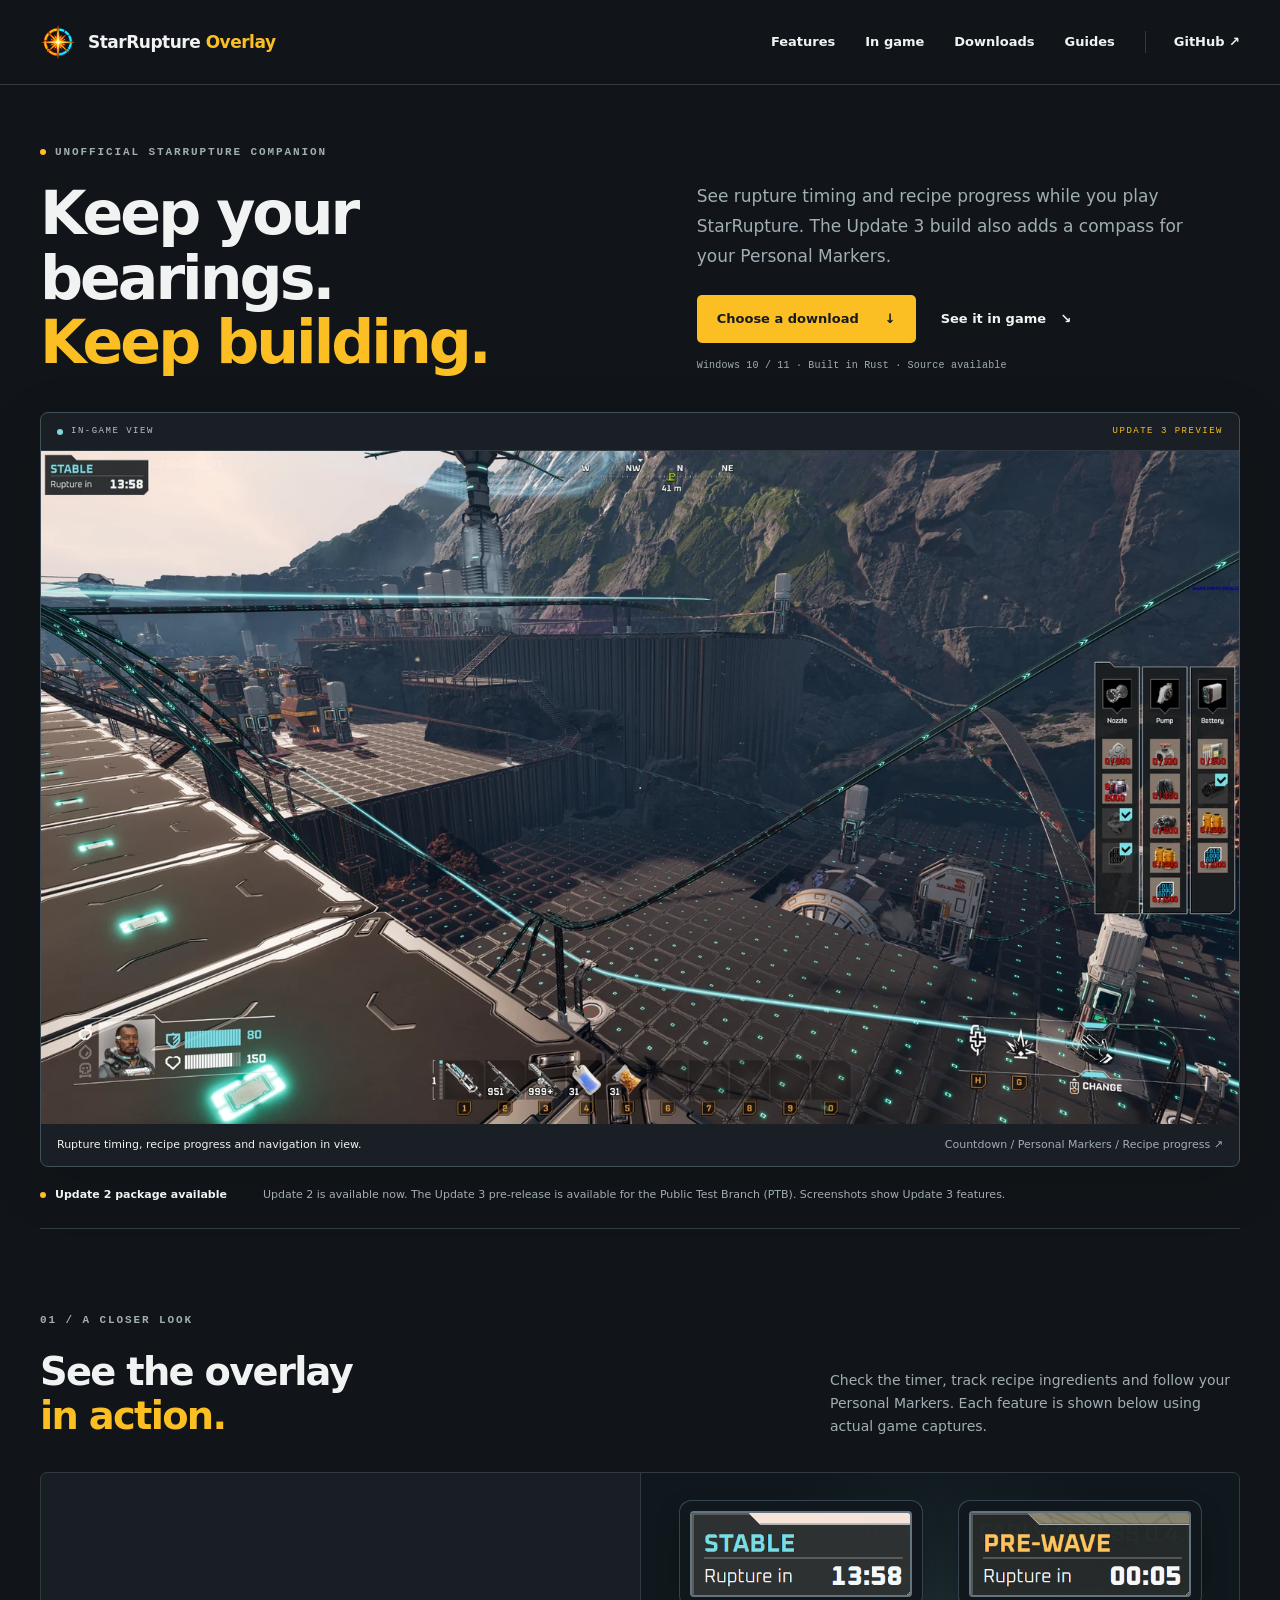
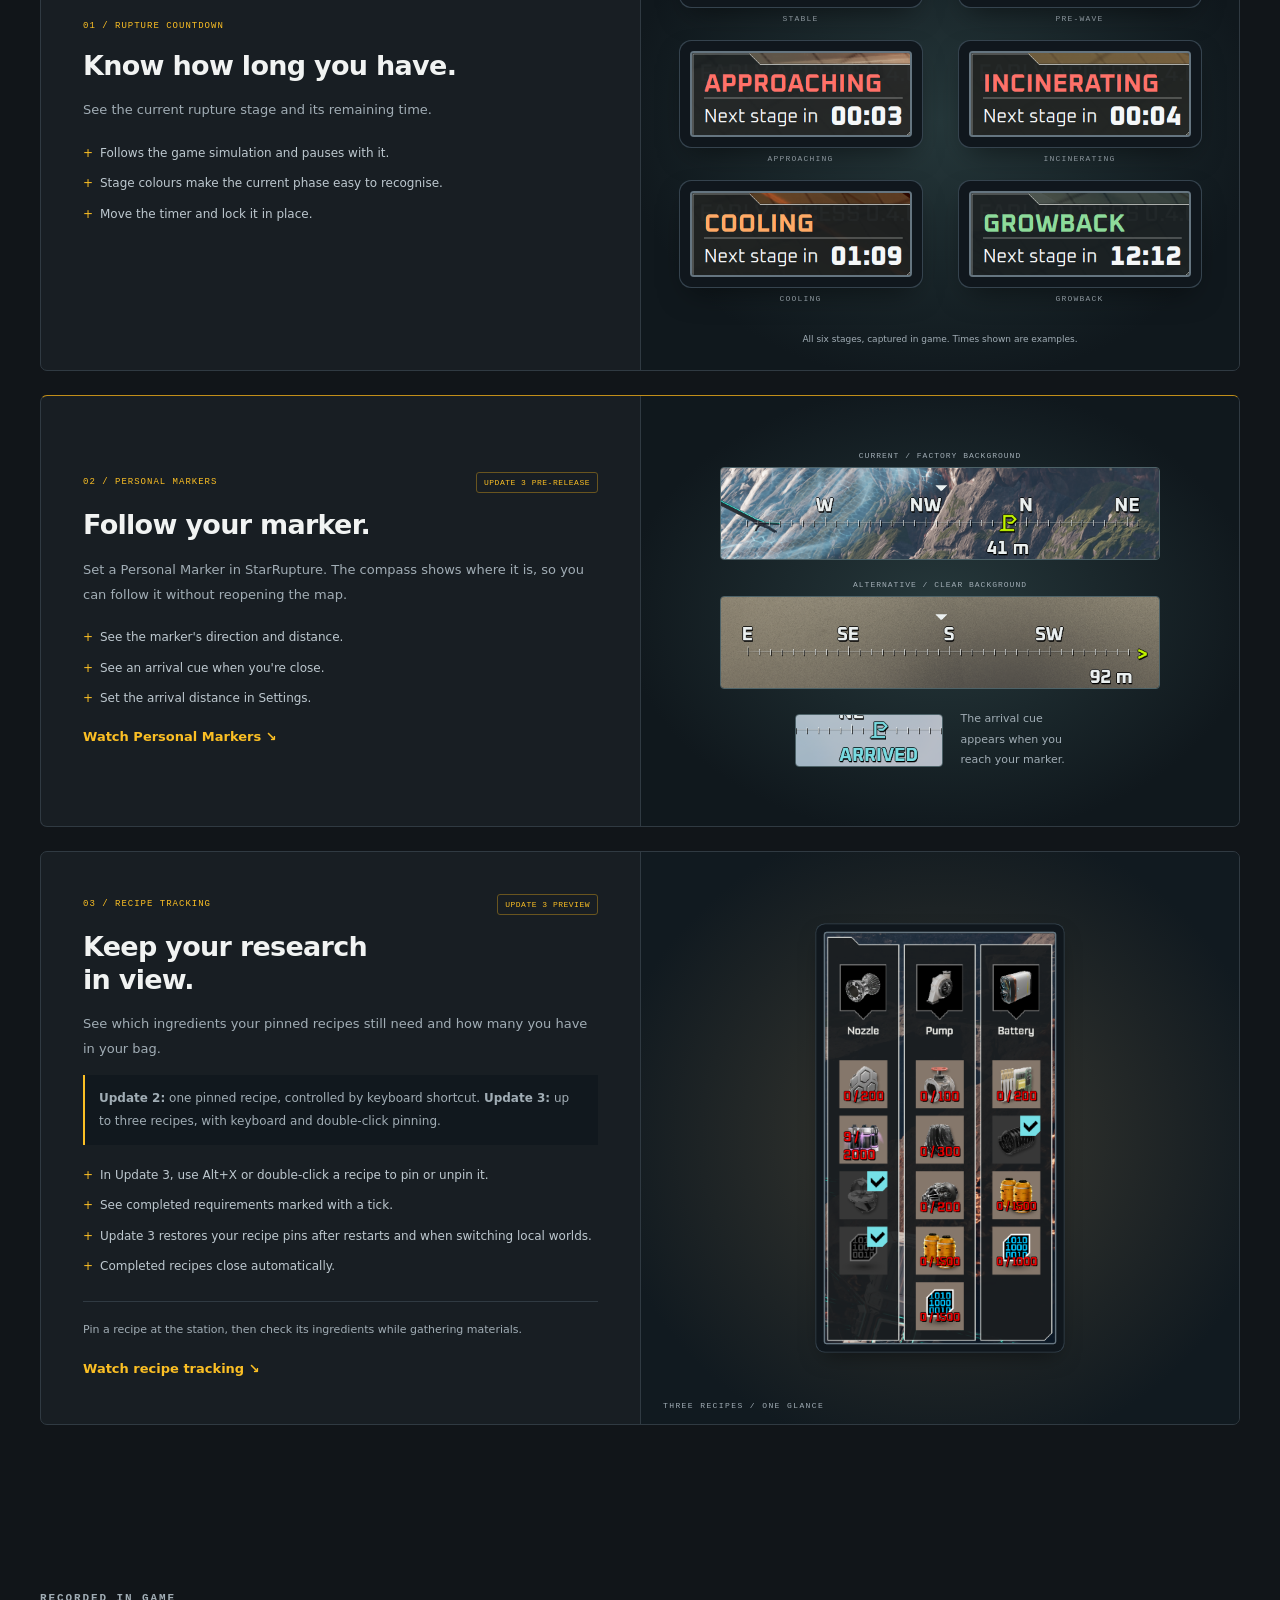
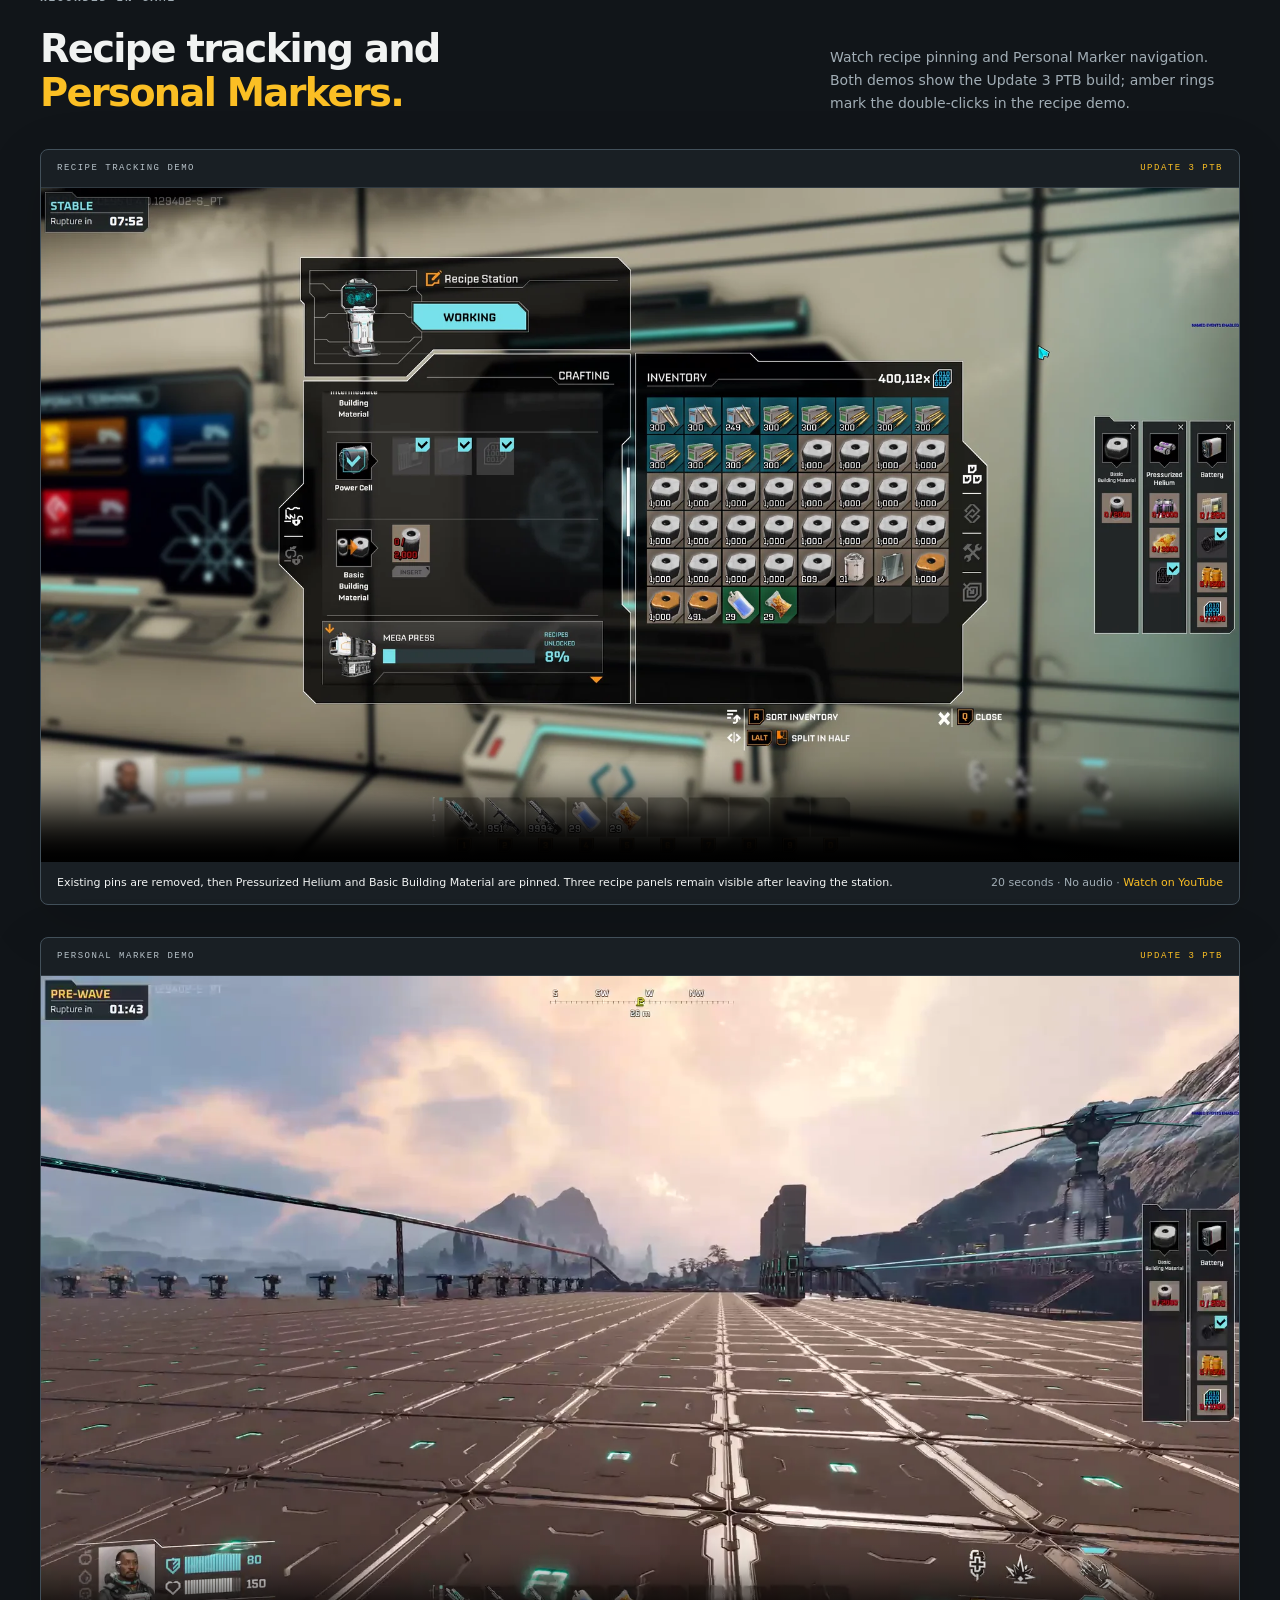
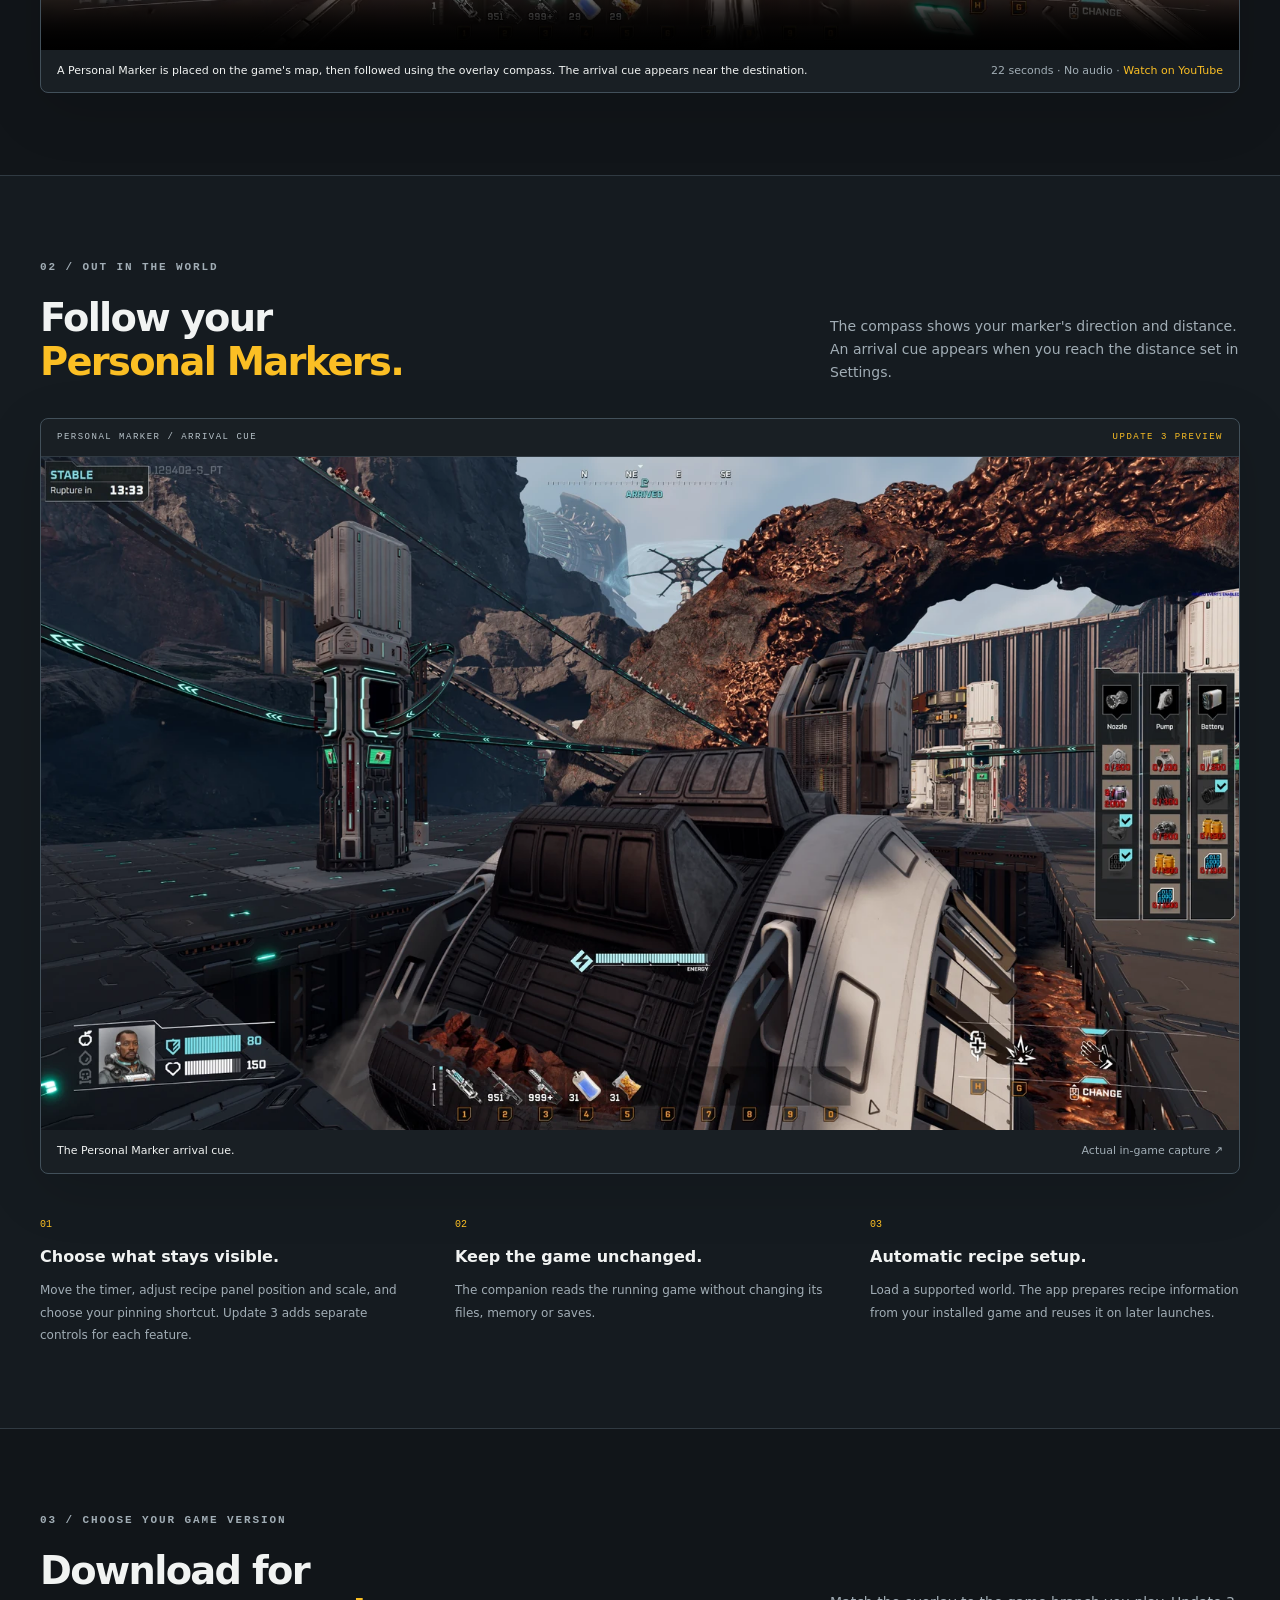
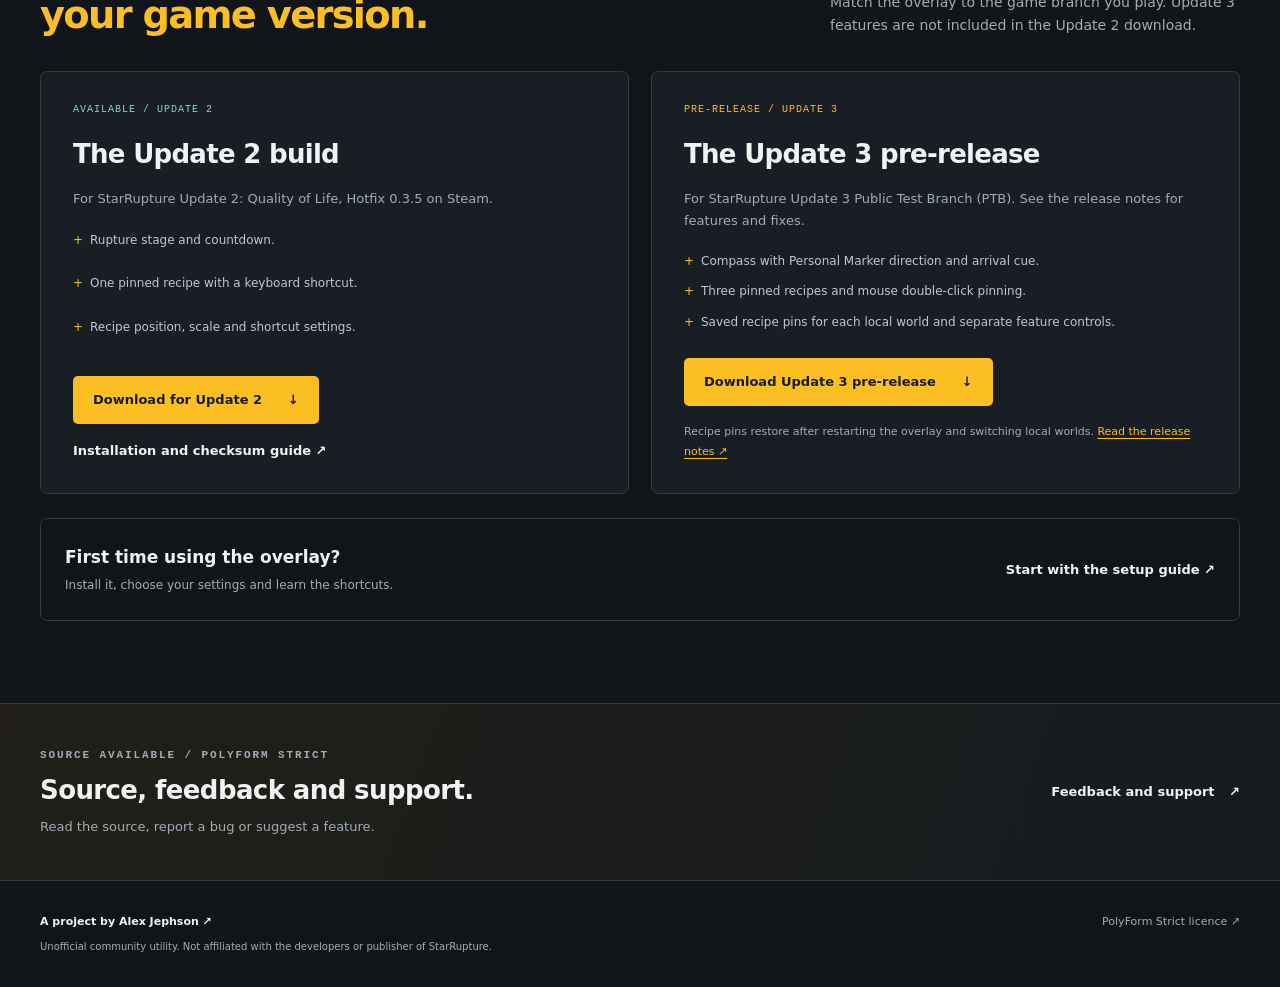
==== site/website/index.html @ 4590bf0d "Refresh cached product styles for video layouts" ====
<!doctype html>
<html lang="en">
<head>
  <meta charset="utf-8">
  <meta name="viewport" content="width=device-width, initial-scale=1">
  <meta name="robots" content="noindex,nofollow">
  <meta name="theme-color" content="#111519">
  <meta name="description" content="An unofficial Windows companion for StarRupture, with a rupture timer, recipe tracking and an Update 3 compass for Personal Markers.">
  <title>StarRupture Overlay | Timer, Compass &amp; Recipe Tracker</title>
  <link rel="icon" href="assets/overlay-mark.png">
  <link rel="stylesheet" href="styles.css?v=video-demos-1">
<!-- SEO:start -->
<link rel="canonical" href="https://ahjephson.dev/star-rupture-overlay/">
<meta property="og:type" content="website">
<meta property="og:site_name" content="StarRupture Overlay">
<meta property="og:title" content="StarRupture Overlay | Timer, Compass &amp; Recipe Tracker">
<meta property="og:description" content="An unofficial Windows companion for StarRupture, with a rupture timer, recipe tracking and an Update 3 compass for Personal Markers.">
<meta property="og:url" content="https://ahjephson.dev/star-rupture-overlay/">
<meta property="og:image" content="https://ahjephson.dev/star-rupture-overlay/assets/in-game-overview.webp">
<meta property="og:image:width" content="1600">
<meta property="og:image:height" content="899">
<meta property="og:image:alt" content="StarRupture Overlay showing the timer, Personal Marker compass and recipe tracker in game.">
<meta name="twitter:card" content="summary_large_image">
<meta name="twitter:title" content="StarRupture Overlay | Timer, Compass &amp; Recipe Tracker">
<meta name="twitter:description" content="An unofficial Windows companion for StarRupture, with a rupture timer, recipe tracking and an Update 3 compass for Personal Markers.">
<meta name="twitter:image" content="https://ahjephson.dev/star-rupture-overlay/assets/in-game-overview.webp">
<meta name="twitter:image:alt" content="StarRupture Overlay showing the timer, Personal Marker compass and recipe tracker in game.">
<script type="application/ld+json">{"@context":"https://schema.org","@graph":[{"@type":"WebPage","@id":"https://ahjephson.dev/star-rupture-overlay/#page","url":"https://ahjephson.dev/star-rupture-overlay/","name":"StarRupture Overlay | Timer, Compass & Recipe Tracker","description":"An unofficial Windows companion for StarRupture, with a rupture timer, recipe tracking and an Update 3 compass for Personal Markers.","inLanguage":"en","primaryImageOfPage":{"@type":"ImageObject","url":"https://ahjephson.dev/star-rupture-overlay/assets/in-game-overview.webp","width":1600,"height":899},"about":{"@id":"https://ahjephson.dev/star-rupture-overlay/#application"}},{"@type":"SoftwareApplication","@id":"https://ahjephson.dev/star-rupture-overlay/#application","name":"StarRupture Overlay","url":"https://ahjephson.dev/star-rupture-overlay/","description":"An unofficial Windows companion for StarRupture, with a rupture timer, recipe tracking and an Update 3 compass for Personal Markers.","applicationCategory":"UtilitiesApplication","operatingSystem":"Windows 10 or Windows 11 (64-bit)","isAccessibleForFree":true,"author":{"@type":"Person","name":"Alex Jephson","url":"https://ahjephson.dev/"},"license":"https://github.com/ahjephson/star-rupture-overlay/blob/main/LICENSE","installUrl":"https://ahjephson.dev/star-rupture-overlay/guides/install.html","softwareHelp":{"@type":"WebPage","url":"https://ahjephson.dev/star-rupture-overlay/guides/help.html"},"screenshot":"https://ahjephson.dev/star-rupture-overlay/assets/in-game-overview.webp"}]}</script>
<!-- SEO:end -->
</head>
<body>
  <a class="skip" href="#main">Skip to content</a>
  <header class="site-header"><div class="wrap header-inner">
    <a class="brand" href="./"><img src="assets/overlay-mark.png" width="36" height="36" alt=""><span>StarRupture <strong>Overlay</strong></span></a>
    <nav aria-label="Main navigation"><a href="#features">Features</a><a href="#in-game">In game</a><a href="#get-started">Downloads</a><a href="guides/install.html">Guides</a><a href="https://github.com/ahjephson/star-rupture-overlay" class="nav-source">GitHub <span aria-hidden="true">↗</span></a></nav>
  </div></header>
  <main id="main">
    <section class="hero wrap">
      <div class="hero-top"><div><p class="eyebrow"><span class="dot"></span> UNOFFICIAL STARRUPTURE COMPANION</p><h1>Keep your bearings.<br><span>Keep building.</span></h1></div><div class="hero-copy"><p>See rupture timing and recipe progress while you play StarRupture. The Update 3 build also adds a compass for your Personal Markers.</p><div class="actions"><a class="button primary" href="#get-started">Choose a download <span aria-hidden="true">↓</span></a><a class="text-link" href="#in-game">See it in game <span aria-hidden="true">↘</span></a></div><p class="small muted">Windows 10 / 11 · Built in Rust · Source available</p></div></div>
      <figure class="game-frame hero-shot"><div class="frame-bar"><span><span class="live-dot"></span> IN-GAME VIEW</span><span class="preview-label">UPDATE 3 PREVIEW</span></div><a href="assets/in-game-overview.png" target="_blank" rel="noopener" aria-label="Open full-size in-game screenshot"><img src="assets/in-game-overview.webp" width="1600" height="899" fetchpriority="high" alt="StarRupture factory with a rupture countdown at top left, a Personal Marker on the compass and three pinned recipe panels on the right."></a><figcaption><span>Rupture timing, recipe progress and navigation in view.</span><span>Countdown / Personal Markers / Recipe progress <span aria-hidden="true">↗</span></span></figcaption></figure>
      <div class="compatibility"><p><span class="dot"></span><strong>Update 2 package available</strong></p><p>Update 2 is available now. The Update 3 pre-release is available for the Public Test Branch (PTB). Screenshots show Update 3 features.</p></div>
    </section>
    <section class="wrap section" id="features"><div class="section-heading"><div><p class="eyebrow">01 / A CLOSER LOOK</p><h2>See the overlay<br><span class="amber">in action.</span></h2></div><p>Check the timer, track recipe ingredients and follow your Personal Markers. Each feature is shown below using actual game captures.</p></div><div class="feature-grid feature-showcase">
      <article class="feature timer-feature"><div class="feature-visual timer-visual timer-cycle" aria-label="All six rupture timer stages"><figure class="timer-stage"><div class="capture-window"><img width="222" height="86" src="assets/timer-stable.png" alt="STABLE timer stage, 13:58, from an actual in-game capture." loading="lazy"></div><figcaption>STABLE</figcaption></figure><figure class="timer-stage"><div class="capture-window"><img width="222" height="86" src="assets/timer-pre-wave.png" alt="PRE-WAVE timer stage, 00:05, from an actual in-game capture." loading="lazy"></div><figcaption>PRE-WAVE</figcaption></figure><figure class="timer-stage"><div class="capture-window"><img width="222" height="86" src="assets/timer-approaching.png" alt="APPROACHING timer stage, 00:03, from an actual in-game capture." loading="lazy"></div><figcaption>APPROACHING</figcaption></figure><figure class="timer-stage"><div class="capture-window"><img width="222" height="86" src="assets/timer-incinerating.png" alt="INCINERATING timer stage, 00:04, from an actual in-game capture." loading="lazy"></div><figcaption>INCINERATING</figcaption></figure><figure class="timer-stage"><div class="capture-window"><img width="222" height="86" src="assets/timer-cooling.png" alt="COOLING timer stage, 01:09, from an actual in-game capture." loading="lazy"></div><figcaption>COOLING</figcaption></figure><figure class="timer-stage"><div class="capture-window"><img width="222" height="86" src="assets/timer-growback.png" alt="GROWBACK timer stage, 12:12, from an actual in-game capture." loading="lazy"></div><figcaption>GROWBACK</figcaption></figure><p class="stage-note">All six stages, captured in game. Times shown are examples.</p></div><div class="feature-content"><div class="feature-label"><span>01 / RUPTURE COUNTDOWN</span></div><h3>Know how long you have.</h3><p>See the current rupture stage and its remaining time.</p><ul class="feature-points"><li>Follows the game simulation and pauses with it.</li><li>Stage colours make the current phase easy to recognise.</li><li>Move the timer and lock it in place.</li></ul></div></article>
      <article class="feature recipe-feature"><div class="feature-visual recipe-visual"><div class="capture-window"><img width="310" height="550" src="assets/recipe-tracking.png" alt="Close-up of three actual pinned recipes: Nozzle, Pump and Battery, showing ingredient requirements and completion ticks." loading="lazy"></div><span class="capture-caption">THREE RECIPES / ONE GLANCE</span></div><div class="feature-content"><div class="feature-label"><span>03 / RECIPE TRACKING</span><span class="upcoming-tag">UPDATE 3 PREVIEW</span></div><h3>Keep your research<br>in view.</h3><p>See which ingredients your pinned recipes still need and how many you have in your bag.</p><p class="version-note"><strong>Update 2:</strong> one pinned recipe, controlled by keyboard shortcut. <strong>Update 3:</strong> up to three recipes, with keyboard and double-click pinning.</p><ul class="feature-points"><li>In Update 3, use Alt+X or double-click a recipe to pin or unpin it.</li><li>See completed requirements marked with a tick.</li><li>Update 3 restores your recipe pins after restarts and when switching local worlds.</li><li>Completed recipes close automatically.</li></ul><p class="feature-note">Pin a recipe at the station, then check its ingredients while gathering materials.</p><a class="text-link demo-link" href="#recipe-demo">Watch recipe tracking ↘</a></div></article>
      <article class="feature upcoming compass-feature" id="compass"><div class="feature-visual compass-visual compass-states"><div class="marker-state"><span class="state-label">CURRENT / FACTORY BACKGROUND</span><div class="capture-window"><img width="440" height="93" src="assets/compass-factory.png" alt="Compass close-up with a Personal Marker flag and a distance of 41 metres." loading="lazy"></div></div><div class="marker-state clear-marker-state"><span class="state-label">ALTERNATIVE / CLEAR BACKGROUND</span><div class="capture-window"><img width="440" height="93" src="assets/compass-clear.png" alt="Alternative compass close-up against a clear dark wall, showing the Personal Marker side arrow and 92 metre distance." loading="lazy"></div></div><div class="arrival-state"><div class="capture-window"><img width="148" height="53" src="assets/compass-arrived.png" alt="Separate close-up of the cyan ARRIVED cue." loading="lazy"></div><p>The arrival cue appears when you reach your marker.</p></div></div><div class="feature-content"><div class="feature-label"><span>02 / PERSONAL MARKERS</span><span class="upcoming-tag">UPDATE 3 PRE-RELEASE</span></div><h3>Follow your marker.</h3><p>Set a Personal Marker in StarRupture. The compass shows where it is, so you can follow it without reopening the map.</p><ul class="feature-points"><li>See the marker's direction and distance.</li><li>See an arrival cue when you're close.</li><li>Set the arrival distance in Settings.</li></ul><a class="text-link demo-link" href="#marker-demo">Watch Personal Markers ↘</a></div></article>
    </div></section>
    <section class="wrap section game-demos" id="video-demos"><div class="section-heading"><div><p class="eyebrow">RECORDED IN GAME</p><h2>Recipe tracking and<br><span class="amber">Personal Markers.</span></h2></div><p>Watch recipe pinning and Personal Marker navigation. Both demos show the Update 3 PTB build; amber rings mark the double-clicks in the recipe demo.</p></div><figure class="game-frame demo-player" id="recipe-demo"><div class="frame-bar"><span>RECIPE TRACKING DEMO</span><span class="preview-label">UPDATE 3 PTB</span></div><video controls playsinline preload="none" poster="assets/video/recipe-tracking-poster.webp" width="1920" height="1080" aria-label="Recipe pinning demonstration" aria-describedby="recipe-demo-caption"><source src="assets/video/recipe-tracking-demo.mp4" type="video/mp4"><p>Your browser cannot play this video. <a href="assets/video/recipe-tracking-demo.mp4">Download the recipe tracking demo</a>.</p></video><figcaption id="recipe-demo-caption"><span>Existing pins are removed, then Pressurized Helium and Basic Building Material are pinned. Three recipe panels remain visible after leaving the station.</span><span>20 seconds · No audio · <a href="https://www.youtube.com/watch?v=gaKTaWLF_RE">Watch on YouTube</a></span></figcaption></figure><figure class="game-frame demo-player" id="marker-demo"><div class="frame-bar"><span>PERSONAL MARKER DEMO</span><span class="preview-label">UPDATE 3 PTB</span></div><video controls playsinline preload="none" poster="assets/video/personal-marker-poster.webp" width="1920" height="1080" aria-label="Setting and following a Personal Marker" aria-describedby="marker-demo-caption"><source src="assets/video/personal-marker-demo.mp4" type="video/mp4"><p>Your browser cannot play this video. <a href="assets/video/personal-marker-demo.mp4">Download the Personal Marker demo</a>.</p></video><figcaption id="marker-demo-caption"><span>A Personal Marker is placed on the game's map, then followed using the overlay compass. The arrival cue appears near the destination.</span><span>22 seconds · No audio · <a href="https://www.youtube.com/watch?v=83YASCr2vE8">Watch on YouTube</a></span></figcaption></figure></section>
    <section class="game-band" id="in-game"><div class="wrap section"><div class="section-heading"><div><p class="eyebrow">02 / OUT IN THE WORLD</p><h2>Follow your<br><span class="amber">Personal Markers.</span></h2></div><p>The compass shows your marker's direction and distance. An arrival cue appears when you reach the distance set in Settings.</p></div><figure class="game-frame"><div class="frame-bar"><span>PERSONAL MARKER / ARRIVAL CUE</span><span class="preview-label">UPDATE 3 PREVIEW</span></div><a href="assets/personal-marker-arrival.png" target="_blank" rel="noopener" aria-label="Open full-size Personal Marker screenshot"><img src="assets/personal-marker-arrival.webp" width="1600" height="899" loading="lazy" alt="In-game view near a factory with ARRIVED displayed below a Personal Marker on the overlay compass."></a><figcaption><span>The Personal Marker arrival cue.</span><span>Actual in-game capture <span aria-hidden="true">↗</span></span></figcaption></figure><div class="quiet-facts"><div><span class="fact-number">01</span><h3>Choose what stays visible.</h3><p>Move the timer, adjust recipe panel position and scale, and choose your pinning shortcut. Update 3 adds separate controls for each feature.</p></div><div><span class="fact-number">02</span><h3>Keep the game unchanged.</h3><p>The companion reads the running game without changing its files, memory or saves.</p></div><div><span class="fact-number">03</span><h3>Automatic recipe setup.</h3><p>Load a supported world. The app prepares recipe information from your installed game and reuses it on later launches.</p></div></div></div></section>
    <section id="get-started" class="wrap section downloads"><div class="section-heading"><div><p class="eyebrow">03 / CHOOSE YOUR GAME VERSION</p><h2>Download for<br><span class="amber">your game version.</span></h2></div><p>Match the overlay to the game branch you play. Update 3 features are not included in the Update 2 download.</p></div><div class="download-grid"><article class="download-card"><span class="download-channel">AVAILABLE / UPDATE 2</span><h3>The Update 2 build</h3><p>For StarRupture Update 2: Quality of Life, Hotfix 0.3.5 on Steam.</p><ul class="feature-points"><li>Rupture stage and countdown.</li><li>One pinned recipe with a keyboard shortcut.</li><li>Recipe position, scale and shortcut settings.</li></ul><a class="button primary" href="https://github.com/ahjephson/star-rupture-overlay/releases/tag/v1.0.0">Download for Update 2 <span aria-hidden="true">↓</span></a><a class="text-link" href="guides/install.html">Installation and checksum guide ↗</a></article><article class="download-card prerelease"><span class="download-channel">PRE-RELEASE / UPDATE 3</span><h3>The Update 3 pre-release</h3><p>For StarRupture Update 3 Public Test Branch (PTB). See the release notes for features and fixes.</p><ul class="feature-points"><li>Compass with Personal Marker direction and arrival cue.</li><li>Three pinned recipes and mouse double-click pinning.</li><li>Saved recipe pins for each local world and separate feature controls.</li></ul><a class="button primary" href="https://github.com/ahjephson/star-rupture-overlay/releases/tag/v1.1.0-update3.1">Download Update 3 pre-release <span aria-hidden="true">↓</span></a><p class="prerelease-note">Recipe pins restore after restarting the overlay and switching local worlds. <a href="https://github.com/ahjephson/star-rupture-overlay/releases/tag/v1.1.0-update3.1">Read the release notes ↗</a></p></article></div><div class="guide-strip"><div><h3>First time using the overlay?</h3><p>Install it, choose your settings and learn the shortcuts.</p></div><a class="text-link" href="guides/install.html">Start with the setup guide ↗</a></div></section>
    <section class="closing"><div class="wrap closing-inner"><div><p class="eyebrow">SOURCE AVAILABLE / POLYFORM STRICT</p><h2>Source, feedback and support.</h2><p>Read the source, report a bug or suggest a feature.</p></div><a class="text-link" href="https://github.com/ahjephson/star-rupture-overlay/issues">Feedback and support <span aria-hidden="true">↗</span></a></div></section>
  </main>
  <footer class="wrap footer"><div><a class="footer-brand" href="https://ahjephson.dev/">A project by Alex Jephson <span aria-hidden="true">↗</span></a><p>Unofficial community utility. Not affiliated with the developers or publisher of StarRupture.</p></div><a href="https://github.com/ahjephson/star-rupture-overlay/blob/main/LICENSE">PolyForm Strict licence ↗</a></footer>
</body>
</html>
---- site/website/styles.css ----
:root{color-scheme:dark;--bg:#111519;--surface:#181e23;--line:#303a42;--ink:#f1f3f2;--muted:#a1adb5;--amber:#fbbf24;--cyan:#80d8da;font-family:Inter,ui-sans-serif,system-ui,-apple-system,BlinkMacSystemFont,"Segoe UI",sans-serif;font-synthesis:none;text-rendering:optimizeLegibility}
*{box-sizing:border-box}html{scroll-behavior:smooth;scroll-padding-top:100px}body{margin:0;background:var(--bg);color:var(--ink);line-height:1.65}a{color:inherit;text-decoration:none}a:focus-visible{outline:2px solid var(--amber);outline-offset:6px}p,h1,h2,h3,figure{margin:0}p{color:var(--muted)}.wrap{width:min(1240px,calc(100% - 80px));margin-inline:auto}.site-header{background:#111519f5;border-bottom:1px solid var(--line)}.header-inner{min-height:84px;display:flex;align-items:center;justify-content:space-between;gap:32px}.brand{display:flex;align-items:center;gap:12px;font-weight:750;font-size:17px;letter-spacing:-.5px}.brand strong{color:var(--amber);font-weight:750}.brand img{object-fit:contain}nav{display:flex;gap:30px;font-size:13px;font-weight:550}nav a:hover,.text-link:hover{color:var(--amber)}.nav-source{border-left:1px solid var(--line);padding-left:28px}.hero{padding-top:58px}.hero-top{display:grid;grid-template-columns:1.08fr 1fr;align-items:end;gap:70px;margin-bottom:38px}.eyebrow,.frame-bar,.feature-label,.feature-footer,.small,.fact-number,.requirement>span{font-family:ui-monospace,SFMono-Regular,Consolas,monospace}.eyebrow{font-size:11px;letter-spacing:1.9px;color:var(--muted);font-weight:600;display:flex;align-items:center;gap:9px;margin-bottom:20px}.dot,.live-dot,.status-dot{display:inline-block;width:6px;height:6px;background:var(--amber);border-radius:50%;flex-shrink:0}.live-dot,.status-dot{background:var(--cyan)}h1{font-size:clamp(40px,4.7vw,66px);line-height:1.07;letter-spacing:-3px;font-weight:750}h1 span,.amber{color:var(--amber)}.hero-copy>p:first-child{font-size:17px;max-width:510px;line-height:1.75}.actions{display:flex;gap:25px;align-items:center;flex-wrap:wrap;margin:24px 0 15px}.button{display:inline-flex;gap:26px;justify-content:space-between;align-items:center;font-size:13px;font-weight:750;padding:13px 20px;border-radius:5px}.primary{background:var(--amber);color:#171b1e}.primary:hover{background:#ffd369}.text-link{font-size:13px;font-weight:650}.text-link span{margin-left:10px}.small{font-size:10px;letter-spacing:.2px}.muted{color:var(--muted)}.game-frame{border:1px solid #42505a;border-radius:8px;overflow:hidden;background:#191f24;box-shadow:0 16px 60px #0002}.frame-bar{display:flex;align-items:center;gap:9px;justify-content:space-between;padding:11px 16px;font-size:9px;letter-spacing:1.5px;color:#b7c2c9;border-bottom:1px solid var(--line)}.frame-bar>span:first-child{display:flex;align-items:center;gap:8px}.preview-label{color:var(--amber)}.game-frame>a{display:block;line-height:0}.game-frame img{display:block;width:100%;height:auto}.game-frame figcaption{padding:12px 16px;display:flex;justify-content:space-between;gap:20px;font-size:11px;color:var(--muted)}.game-frame figcaption>span:first-child{color:var(--ink)}.compatibility{display:grid;grid-template-columns:auto 1fr;gap:36px;padding:19px 0 24px;border-bottom:1px solid var(--line);font-size:11px}.compatibility p:first-child{display:flex;align-items:center;gap:9px;color:var(--ink);white-space:nowrap}.section{padding-block:82px}.section-heading{display:flex;justify-content:space-between;align-items:end;gap:60px;margin-bottom:34px}h2{font-size:clamp(30px,3vw,43px);line-height:1.15;letter-spacing:-1.7px}.section-heading>p{max-width:410px;font-size:14px}.feature-grid{display:grid;grid-template-columns:repeat(3,minmax(0,1fr));gap:18px}.feature{padding:28px;background:var(--surface);border:1px solid var(--line);border-radius:7px;display:flex;flex-direction:column}.feature-label{font-size:9px;letter-spacing:1px;display:flex;justify-content:space-between;align-items:center;color:var(--amber);margin-bottom:24px}.feature-label>span:last-child{font-size:23px;font-family:system-ui}.feature h3{font-size:26px;line-height:1.2;letter-spacing:-.7px;margin-bottom:16px}.feature p{font-size:13px;line-height:1.9;flex:1}.feature-footer{border-top:1px solid var(--line);margin-top:26px;padding-top:16px;font-size:9px;letter-spacing:.5px;display:flex;gap:9px;align-items:center;color:#b7c2c9}.upcoming-tag{color:var(--amber)}.upcoming{border-top-color:#c18e19}.game-band{background:#151b20;border-block:1px solid var(--line)}.quiet-facts{display:grid;grid-template-columns:repeat(3,1fr);gap:45px;margin-top:35px}.fact-number{color:var(--amber);font-size:10px}.quiet-facts h3{font-size:16px;margin:9px 0}.quiet-facts p{font-size:12px;line-height:1.85}.install{display:grid;grid-template-columns:1fr .87fr;gap:100px;align-items:center}.install-copy{font-size:14px;margin-top:22px;max-width:480px}code{font-size:12px;color:#d8e0e6;overflow-wrap:anywhere}.install-panel{border:1px solid var(--line);border-radius:7px;background:var(--surface)}.install-panel>.frame-bar{justify-content:start}.install-panel-body{padding:26px}.requirement{display:flex;justify-content:space-between;gap:20px;font-size:12px;padding:12px 0;border-bottom:1px solid var(--line)}.requirement>span{color:var(--muted);font-size:10px}.requirement strong{font-weight:550;text-align:right}.install-panel-body p{font-size:12px;margin:20px 0}.closing{border-block:1px solid var(--line);background:linear-gradient(110deg,#211f18,#161b20)}.closing-inner{padding-block:42px;display:flex;justify-content:space-between;gap:35px;align-items:center}.closing h2{font-size:26px;letter-spacing:-.6px}.closing .eyebrow{margin-bottom:12px}.closing p:last-child{font-size:13px;margin-top:10px}.footer{padding-block:32px;display:flex;justify-content:space-between;gap:40px;font-size:11px}.footer-brand{color:var(--ink);font-weight:600}.footer p{font-size:10px;max-width:620px;margin-top:8px}.footer>a{color:var(--muted)}.skip{position:absolute;top:-100px}.skip:focus{top:10px;left:20px;background:var(--amber);color:#111;padding:10px;z-index:10}
@media(max-width:1000px){.hero-top{gap:35px}.hero-copy>p:first-child{font-size:14px}h1{letter-spacing:-2px}.install{gap:40px}.feature{padding:22px}.feature h3{font-size:23px}.compatibility{gap:20px}.section{padding-block:60px}}
@media(max-width:700px){.wrap{width:calc(100% - 36px)}.header-inner{min-height:72px;flex-wrap:wrap;gap:12px;padding-block:15px}nav{width:100%;gap:22px;font-size:11px}.nav-source{margin-left:auto;padding-left:15px}.hero{padding-top:36px}.hero-top,.install{grid-template-columns:1fr;gap:25px}h1{font-size:43px}.hero-top{margin-bottom:25px}.hero-copy>p:first-child{font-size:15px}.eyebrow{font-size:9px}.actions{gap:20px}.compatibility{grid-template-columns:1fr;gap:8px}.frame-bar{font-size:8px;letter-spacing:.7px;padding:9px 10px}.game-frame figcaption{font-size:10px;padding:10px}.game-frame figcaption>span:last-child{display:none}.section{padding-block:46px}.section-heading{display:block;margin-bottom:25px}.section-heading>p{margin-top:18px;font-size:13px}.feature-grid{grid-template-columns:1fr}.feature-label{margin-bottom:16px}.quiet-facts{grid-template-columns:1fr;gap:23px}.quiet-facts>div{border-bottom:1px solid var(--line);padding-bottom:20px}.closing-inner,.footer{flex-direction:column;align-items:start;gap:25px}.install{gap:30px}.install-panel-body{padding:20px}h2{font-size:33px}.footer{padding-block:25px}}
@media(prefers-reduced-motion:reduce){html{scroll-behavior:auto}}
.feature-showcase{grid-template-columns:repeat(2,minmax(0,1fr));gap:22px}.feature-showcase .feature{padding:0;overflow:hidden}.feature-content{padding:30px}.feature-showcase .feature-label{margin-bottom:16px;gap:14px;flex-wrap:wrap}.feature-showcase h3{font-size:27px}.feature-showcase p{flex:initial}.feature-visual{height:210px;position:relative;display:flex;align-items:center;justify-content:center;overflow:hidden;background:radial-gradient(ellipse at center,#26383b,#10181d 75%);border-bottom:1px solid var(--line)}.capture-window{position:relative;overflow:hidden;flex-shrink:0}.capture-window img{position:absolute;width:2559px!important;max-width:none;height:1438px;left:0;top:0}.timer-visual .capture-window{width:230px;height:96px}.capture-caption{position:absolute;left:22px;bottom:14px;font:8px ui-monospace,Consolas,monospace;letter-spacing:1.4px;color:#a1adb5}.compass-visual .capture-window{width:440px;height:100px}.compass-visual img{left:-1060px}.compass-feature{order:2}.recipe-feature{order:3;grid-column:1/-1;display:grid;grid-template-columns:1fr 1fr!important}.recipe-feature .feature-content{grid-column:1;grid-row:1;align-self:center;padding:42px}.recipe-visual{grid-column:2;grid-row:1;height:100%;min-height:440px;border-bottom:0;border-left:1px solid var(--line);background:radial-gradient(ellipse at center,#3a3931,#111a20 80%)}.recipe-visual .capture-window{width:310px;height:550px;transform:scale(.75);margin-block:-68px}.recipe-visual img{left:-2248px;top:-446px}.feature-points{padding:0;margin:20px 0 0;list-style:none;display:grid;gap:10px}.feature-points li{position:relative;padding-left:17px;color:#bdc8cf;font-size:12px;line-height:1.7}.feature-points li::before{content:'+';position:absolute;left:0;color:var(--amber)}.feature-content .feature-note{border-top:1px solid var(--line);padding-top:18px;margin-top:24px;font-size:11px;color:var(--muted)}
@media(max-width:700px){.feature-showcase{grid-template-columns:1fr}.feature-content{padding:23px}.feature-showcase h3{font-size:24px}.feature-visual{height:180px}.recipe-feature{grid-template-columns:1fr!important}.recipe-visual{grid-column:1;grid-row:1;min-height:350px;border-left:0;border-bottom:1px solid var(--line)}.recipe-feature .feature-content{grid-row:2;padding:25px}.recipe-visual .capture-window{transform:scale(.6);margin-block:-110px}.compass-visual .capture-window{transform:scale(.68)}.capture-caption{font-size:7px}}

.feature-showcase .feature-label>span{font:inherit}.feature-showcase .feature-label>.upcoming-tag{font-size:8px;letter-spacing:.5px;border:1px solid #69551f;padding:3px 7px;border-radius:3px}.timer-visual .capture-window{width:222px;height:86px}.timer-visual img{left:-8px;top:-8px}
.timer-visual .capture-window,.recipe-visual .capture-window{border:2px solid #657580;border-radius:4px;box-shadow:0 0 0 10px #10171d,0 0 0 11px #35434e,0 12px 30px #0008}.compass-states{height:250px;flex-direction:column;gap:10px}.marker-state .state-label{display:block;text-align:center;font:8px ui-monospace,monospace;letter-spacing:1px;color:var(--muted);margin-bottom:7px}.compass-states .marker-state>.capture-window{height:93px;border:1px solid #4d6268;border-radius:4px}.compass-states .arrival-state{display:flex;align-items:center;gap:18px}.compass-states .arrival-state>.capture-window{width:148px;height:53px;border:1px solid #4d6268;border-radius:4px}.compass-states .arrival-state img{left:-1206px;top:-40px}.arrival-state p{font-size:11px!important;max-width:125px}.version-note{margin-top:14px;padding:12px 14px;border-left:2px solid var(--amber);background:#11181e;font-size:12px!important}.download-grid{display:grid;grid-template-columns:1fr 1fr;gap:22px}.download-card{padding:32px;background:var(--surface);border:1px solid var(--line);border-radius:7px;display:flex;flex-direction:column;align-items:start}.download-channel{font:10px ui-monospace,monospace;letter-spacing:1px;color:var(--cyan);margin-bottom:18px}.prerelease .download-channel{color:var(--amber)}.download-card h3{font-size:26px;letter-spacing:-.7px;margin-bottom:12px}.download-card>p{font-size:13px}.download-card .feature-points{margin-bottom:26px;flex:1}.download-card .text-link,.download-card>.small{margin-top:16px}.unavailable{background:#252b30;color:#b4bec5;border:1px solid #495159;cursor:default}.guide-strip{display:flex;justify-content:space-between;gap:24px;align-items:center;margin-top:24px;padding:24px;border:1px solid var(--line);border-radius:7px}.guide-strip h3{font-size:17px}.guide-strip p{font-size:12px;margin-top:5px}
@media(max-width:700px){.download-grid{grid-template-columns:1fr}.download-card{padding:24px}.guide-strip{align-items:start;flex-direction:column}.compass-states{height:230px}.compass-states .marker-state>.capture-window{transform:scale(.65);margin-block:-14px}.compass-states .arrival-state>.capture-window{transform:none}.compass-states .arrival-state{gap:10px}.arrival-state p{max-width:90px}}
.guide-layout{display:grid;grid-template-columns:220px minmax(0,790px);gap:72px;padding-block:52px 90px}.guide-nav{align-self:start;position:sticky;top:30px}.guide-nav nav{display:flex;flex-direction:column;gap:0;margin-bottom:24px;border-top:1px solid var(--line)}.guide-nav nav a{padding:13px 0;border-bottom:1px solid var(--line);font-size:13px}.guide-nav .text-link{font-size:11px}.guide-prose{min-width:0}.guide-breadcrumb{font-size:11px;margin-bottom:32px}.guide-breadcrumb a{color:var(--muted)!important}.guide-prose h1{font-size:45px;line-height:1.15;letter-spacing:-1.8px;margin-bottom:18px}.guide-prose .guide-intro{font-size:18px;line-height:1.7;margin-bottom:32px;color:#bac7cd}.guide-prose h2{font-size:25px;letter-spacing:-.6px;margin:42px 0 17px}.guide-prose h3{font-size:18px;margin:28px 0 13px}.guide-prose p{margin:15px 0;font-size:14px;line-height:1.9}.guide-prose li{font-size:14px;line-height:1.9;margin:10px 0;color:#b5c1c9}.guide-prose ul,.guide-prose ol{padding-left:24px}.guide-prose strong{color:#e2e8eb;font-weight:600}.guide-prose a:not(.button){color:var(--amber);text-decoration:underline;text-underline-offset:3px}.guide-prose pre{padding:20px;background:#0c1217;border:1px solid var(--line);border-radius:5px;overflow:auto;white-space:pre-wrap;overflow-wrap:anywhere}.guide-prose pre code{font-size:12px}.inline-badge{font:9px ui-monospace,monospace;letter-spacing:.5px;color:var(--amber);border:1px solid #69551f;padding:4px 8px;vertical-align:middle;white-space:nowrap}.table-scroll{overflow:auto;border:1px solid var(--line);border-radius:6px}.guide-prose table{width:100%;border-collapse:collapse;font-size:12px;min-width:520px}.guide-prose th,.guide-prose td{padding:15px;text-align:left;border-bottom:1px solid var(--line);color:#bac7cd}.guide-prose th{color:var(--ink);background:var(--surface);font-weight:600}.guide-prose tr:last-child td{border-bottom:0}.guide-prose .eyebrow{font-size:10px;line-height:1.5;color:var(--amber)}
@media(max-width:800px){.guide-layout{grid-template-columns:1fr;gap:32px;padding-block:28px 50px}.guide-nav{position:static}.guide-nav nav{display:grid;grid-template-columns:1fr 1fr;margin-bottom:12px;gap:0 18px}.guide-nav .eyebrow{margin-bottom:12px}.guide-prose h1{font-size:36px}.guide-breadcrumb{margin-bottom:22px}.guide-prose .guide-intro{font-size:16px}.guide-prose h2{font-size:23px}.guide-nav nav a{font-size:11px}.guide-prose table{min-width:460px}}
.feature-showcase{grid-template-columns:minmax(0,1fr);gap:24px}.feature-showcase>.feature{display:grid;grid-template-columns:minmax(0,1fr) minmax(0,1fr)!important;grid-column:1/-1;min-width:0}.feature-showcase .feature-content{grid-column:1;grid-row:1;align-self:center;padding:42px}.feature-showcase .feature-visual{grid-column:2;grid-row:1;height:100%;min-height:360px;border-bottom:0;border-left:1px solid var(--line)}.feature-showcase .timer-cycle{display:grid;grid-template-columns:repeat(2,minmax(0,1fr));gap:28px 16px;padding:38px 28px 22px;min-height:440px;align-content:center;justify-items:center}.timer-stage{min-width:0;display:flex;flex-direction:column;align-items:center;gap:17px}.timer-stage figcaption{font:8px ui-monospace,monospace;letter-spacing:1.2px;color:var(--muted)}.timer-cycle .capture-window{width:222px;height:86px;flex-shrink:0}.timer-cycle .capture-window img{left:-8px;top:-8px}.stage-note{grid-column:1/-1;text-align:center;font-size:9px!important;margin-top:0!important;color:var(--muted)}
@media(min-width:701px) and (max-width:1100px){.feature-showcase .timer-cycle{padding-inline:14px;gap:18px 8px}.timer-stage .capture-window{transform:scale(.76);margin:-10px -27px}.timer-stage{gap:15px}.feature-showcase .compass-states .marker-state>.capture-window{transform:scale(.75);margin-inline:-55px}.feature-showcase .feature-content{padding:30px}}
@media(max-width:700px){.feature-showcase>.feature{grid-template-columns:minmax(0,1fr)!important}.feature-showcase .feature-visual{grid-column:1;grid-row:1;min-height:280px;border-left:0;border-bottom:1px solid var(--line)}.feature-showcase .feature-content{grid-column:1;grid-row:2;padding:27px}.feature-showcase .timer-cycle{grid-template-columns:repeat(2,minmax(0,1fr));min-height:350px;padding:28px 14px 20px;gap:19px 10px}.timer-stage .capture-window{transform:scale(.68);margin:-14px -36px}.timer-stage{gap:13px}.timer-stage figcaption{font-size:7px;letter-spacing:.5px}.feature-showcase .compass-states{min-height:260px}.feature-showcase .recipe-visual{min-height:350px}.stage-note{font-size:8px!important}}
@media(max-width:360px){.timer-stage .capture-window{transform:scale(.53);margin:-20px -52px}.feature-showcase .timer-cycle{gap:19px 6px;padding-inline:10px}.timer-stage figcaption{font-size:6px}.stage-note{max-width:220px}}
.feature-showcase .compass-states{min-height:430px;padding-block:30px;gap:20px}.clear-marker-state img{left:-1060px;top:0}
@media(max-width:700px){.feature-showcase .compass-states{min-height:350px;padding-block:24px;gap:18px}}
.ui-capture{margin:24px 0 30px;padding:22px;background:#1a232a;border:1px solid #35434e;border-radius:7px;text-align:center}.ui-capture a{display:block;line-height:0}.ui-capture img{max-width:100%;height:auto;display:block;margin:auto;filter:drop-shadow(0 9px 14px #0004)}.ui-capture figcaption{color:var(--muted);font:10px ui-monospace,monospace;margin-top:17px;line-height:1.6}.tray-capture-grid{display:grid;grid-template-columns:1fr 1fr;gap:18px;align-items:stretch}.tray-capture-grid .ui-capture{display:flex;flex-direction:column;justify-content:center;padding:26px 18px}.connection-captures{display:grid;grid-template-columns:repeat(3,minmax(0,1fr));gap:14px}.connection-captures .ui-capture{padding:16px 12px;margin-top:12px}.connection-captures .ui-capture a{flex:1;display:flex;align-items:center}.connection-captures .ui-capture img{width:100%}.connection-captures .ui-capture{display:flex;flex-direction:column;justify-content:center}
@media(max-width:700px){.ui-capture{padding:14px}.tray-capture-grid,.connection-captures{grid-template-columns:1fr;gap:0}.connection-captures .ui-capture img{width:auto}.connection-captures .ui-capture{padding:22px}.tray-capture-grid .ui-capture{margin-block:12px}}
.download-card .prerelease-note{font-size:11px;margin-top:16px;line-height:1.8}.prerelease-note a{color:var(--amber);text-decoration:underline;text-underline-offset:3px}

/* Feature assets are exact pixel crops; hidden source content is not published. */
.timer-cycle .capture-window img{width:222px!important;height:86px;left:0;top:0}
.compass-states .marker-state .capture-window img{width:440px!important;height:93px;left:0;top:0}
.compass-states .arrival-state .capture-window img{width:148px!important;height:53px;left:0;top:0}
.recipe-visual .capture-window img{width:310px!important;height:550px;left:0;top:0}

.demo-player video{display:block;width:100%;height:auto;aspect-ratio:16/9;background:#080c10}.demo-player figcaption>span:first-child{max-width:850px}.demo-player figcaption>span:last-child{flex-shrink:0}.demo-player figcaption a{color:var(--amber)}.demo-link{display:inline-block;margin-top:18px;color:var(--amber)}
@media(max-width:700px){.demo-player figcaption{flex-direction:column;gap:8px}}

.demo-player+.demo-player{margin-top:32px}.demo-player{scroll-margin-top:100px}
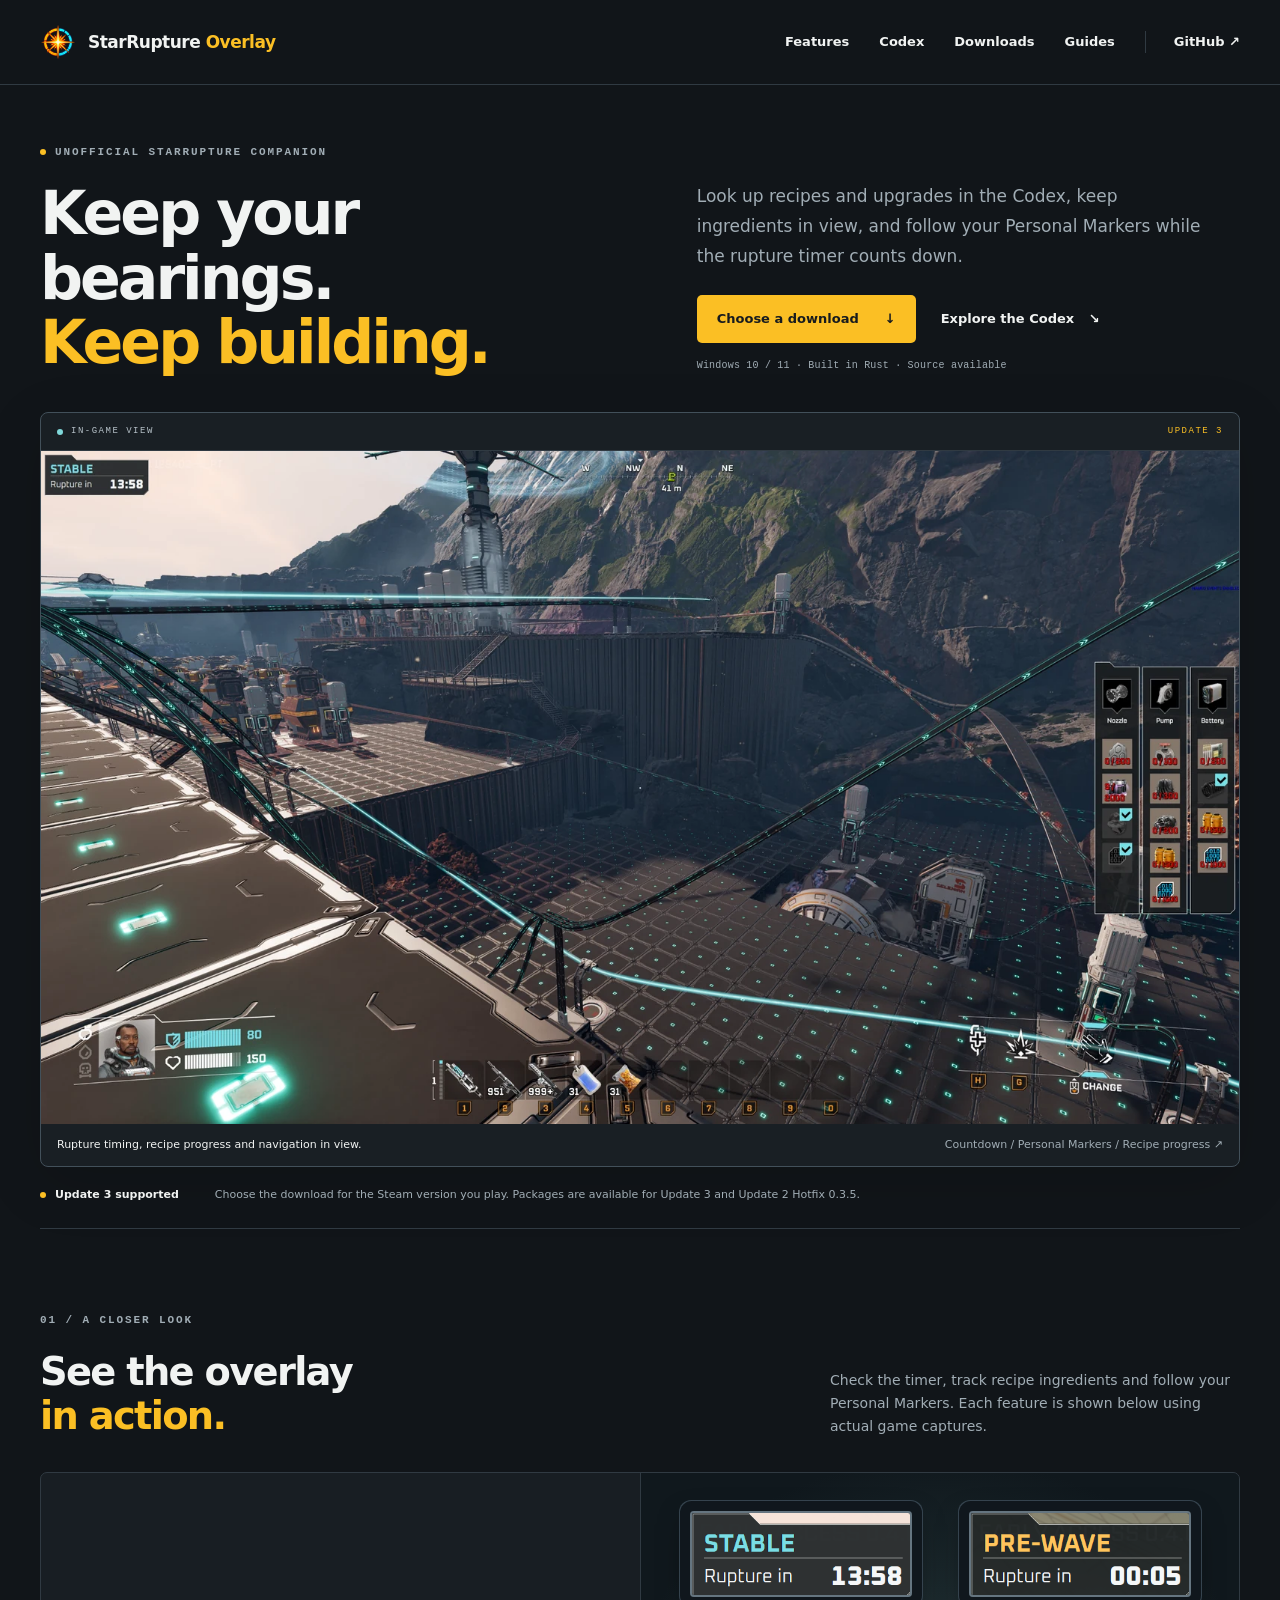
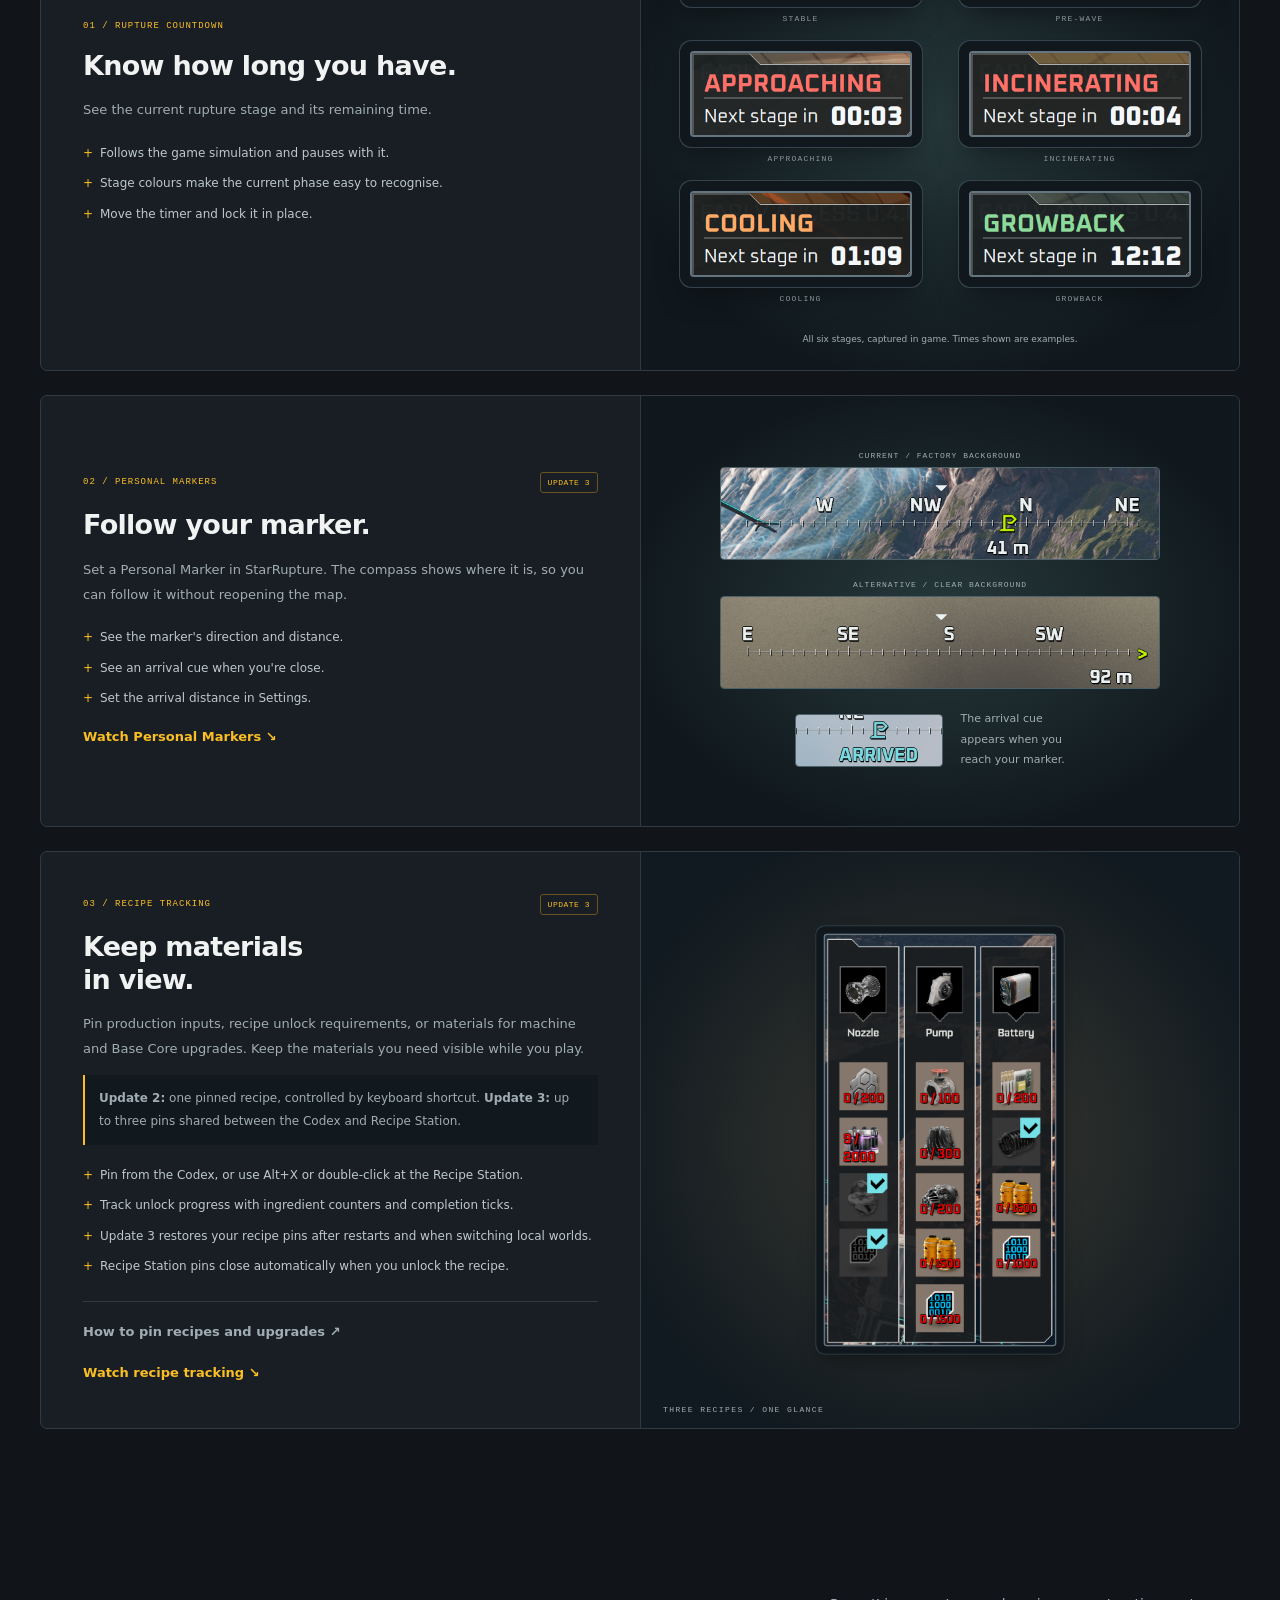
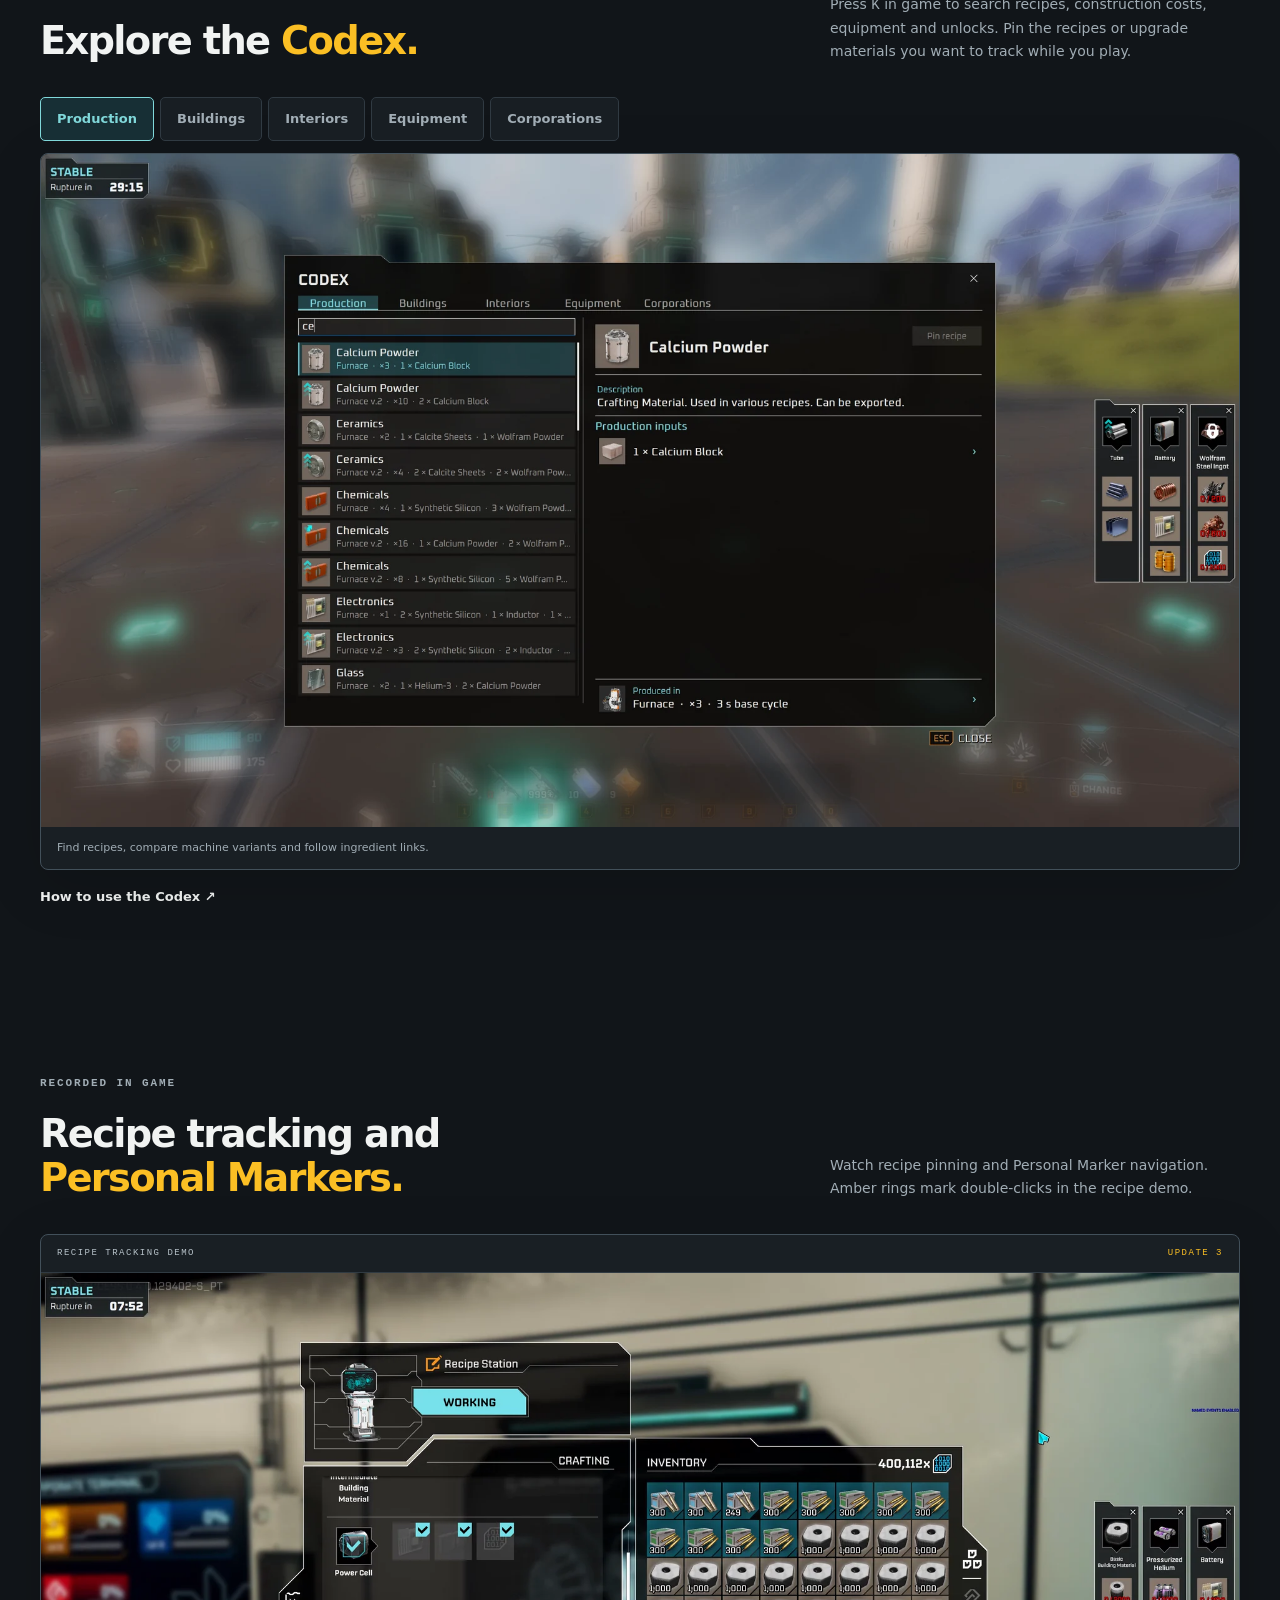
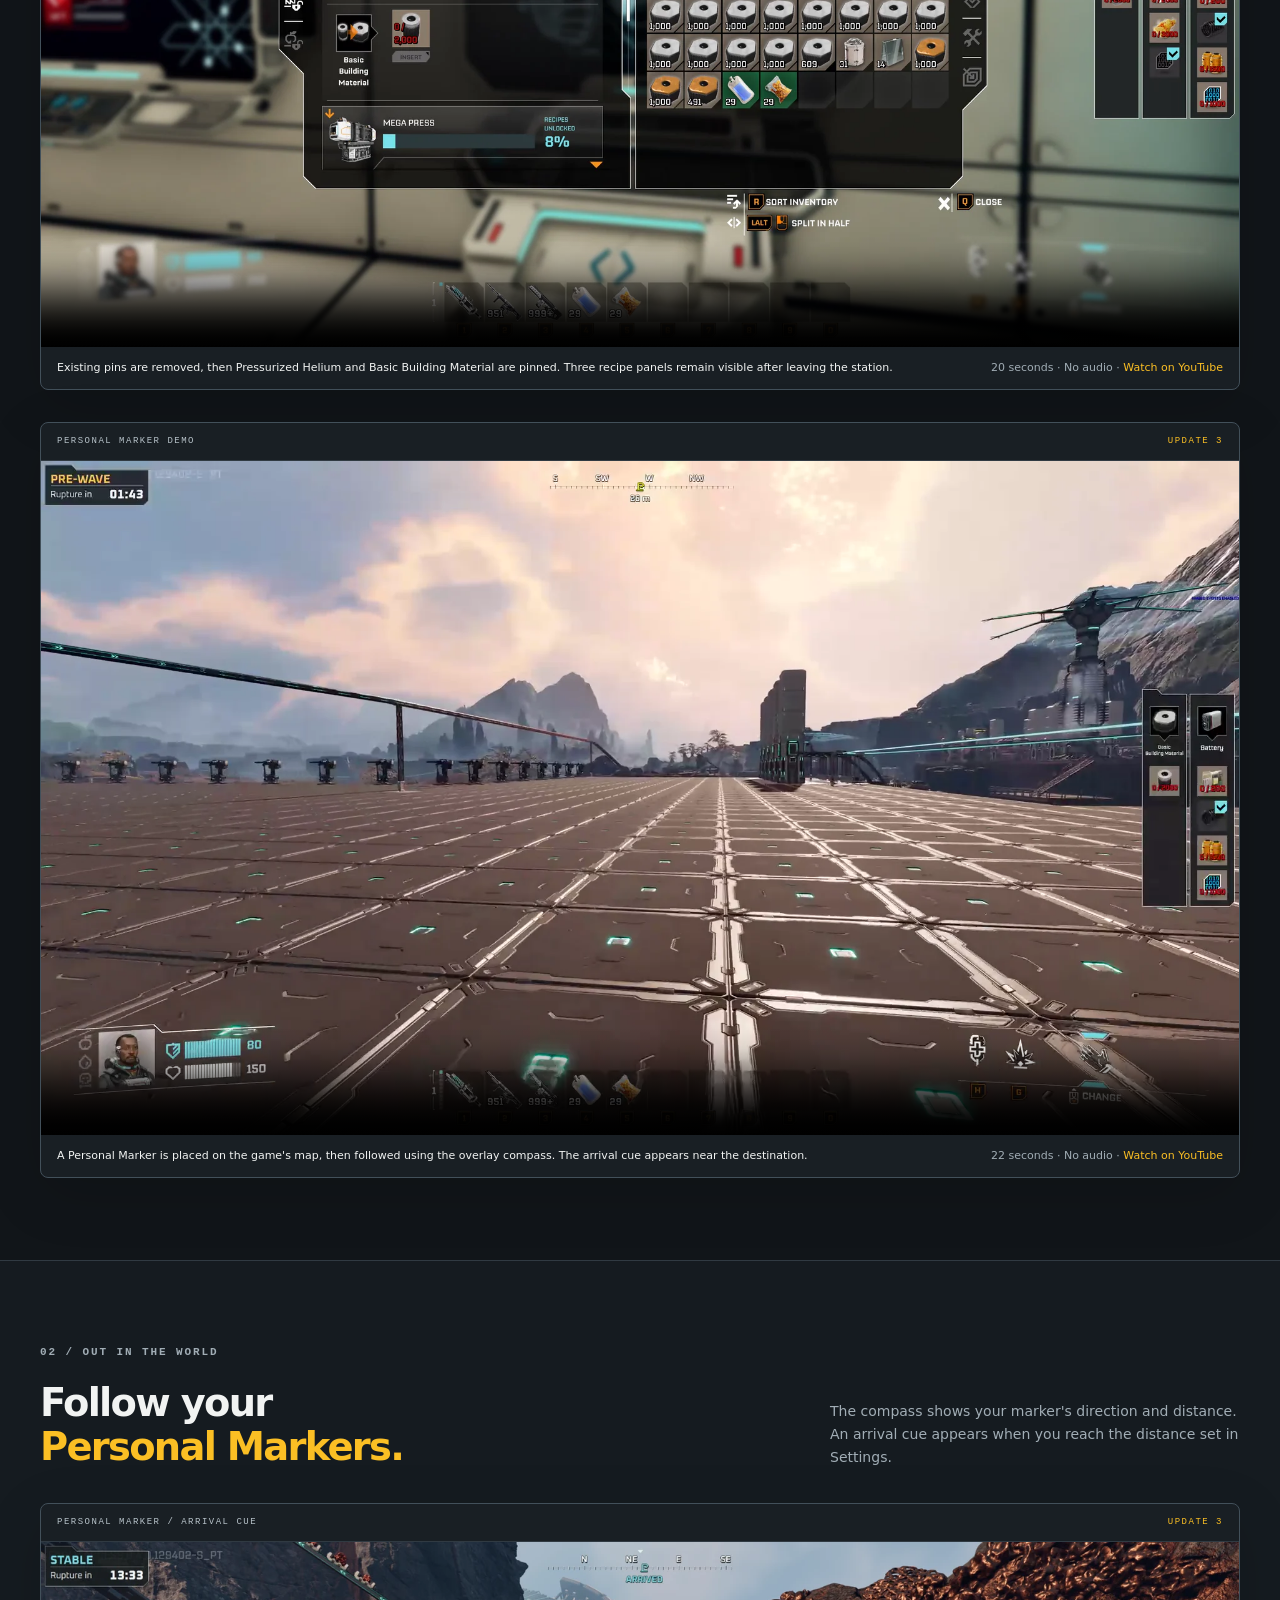
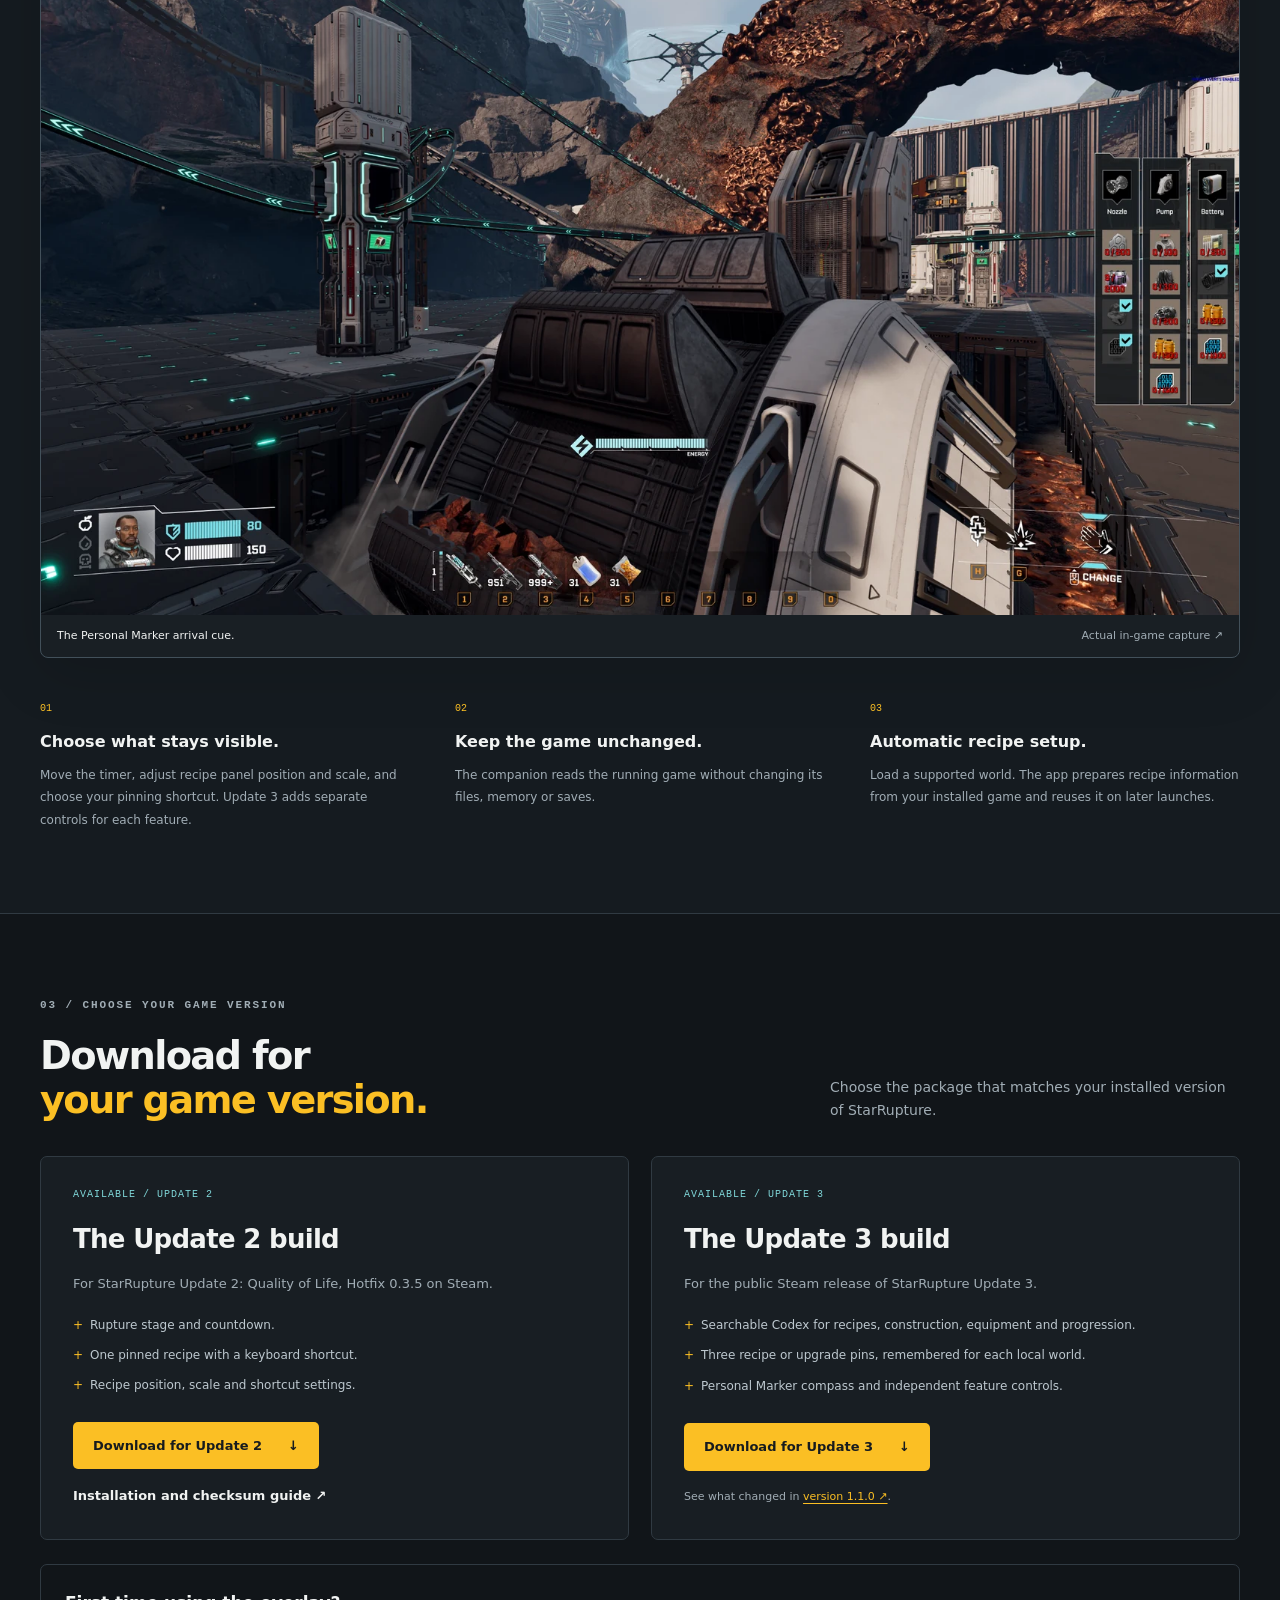
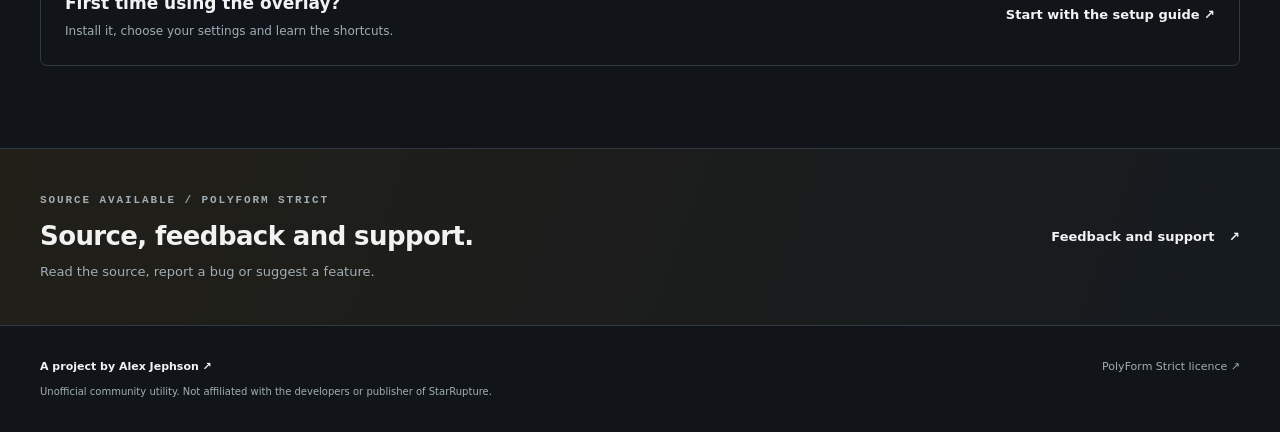
==== commit 7281845d: "Showcase the Codex and stable Update 3 release on the website" ====
--- a/site/website/index.html
+++ b/site/website/index.html
@@ -5,49 +5,75 @@
   <meta name="viewport" content="width=device-width, initial-scale=1">
   <meta name="robots" content="noindex,nofollow">
   <meta name="theme-color" content="#111519">
-  <meta name="description" content="An unofficial Windows companion for StarRupture, with a rupture timer, recipe tracking and an Update 3 compass for Personal Markers.">
-  <title>StarRupture Overlay | Timer, Compass &amp; Recipe Tracker</title>
+  <meta name="description" content="An unofficial Windows companion for StarRupture with an in-game Codex, recipe pins, a rupture timer and a Personal Marker compass.">
+  <title>StarRupture Overlay | Codex, Recipe Pins &amp; Rupture Timer</title>
   <link rel="icon" href="assets/overlay-mark.png">
-  <link rel="stylesheet" href="styles.css?v=video-demos-1">
+  <link rel="stylesheet" href="styles.css?v=codex-1">
 <!-- SEO:start -->
 <link rel="canonical" href="https://ahjephson.dev/star-rupture-overlay/">
 <meta property="og:type" content="website">
 <meta property="og:site_name" content="StarRupture Overlay">
-<meta property="og:title" content="StarRupture Overlay | Timer, Compass &amp; Recipe Tracker">
-<meta property="og:description" content="An unofficial Windows companion for StarRupture, with a rupture timer, recipe tracking and an Update 3 compass for Personal Markers.">
+<meta property="og:title" content="StarRupture Overlay | Codex, Recipe Pins &amp; Rupture Timer">
+<meta property="og:description" content="An unofficial Windows companion for StarRupture with an in-game Codex, recipe pins, a rupture timer and a Personal Marker compass.">
 <meta property="og:url" content="https://ahjephson.dev/star-rupture-overlay/">
 <meta property="og:image" content="https://ahjephson.dev/star-rupture-overlay/assets/in-game-overview.webp">
 <meta property="og:image:width" content="1600">
 <meta property="og:image:height" content="899">
 <meta property="og:image:alt" content="StarRupture Overlay showing the timer, Personal Marker compass and recipe tracker in game.">
 <meta name="twitter:card" content="summary_large_image">
-<meta name="twitter:title" content="StarRupture Overlay | Timer, Compass &amp; Recipe Tracker">
-<meta name="twitter:description" content="An unofficial Windows companion for StarRupture, with a rupture timer, recipe tracking and an Update 3 compass for Personal Markers.">
+<meta name="twitter:title" content="StarRupture Overlay | Codex, Recipe Pins &amp; Rupture Timer">
+<meta name="twitter:description" content="An unofficial Windows companion for StarRupture with an in-game Codex, recipe pins, a rupture timer and a Personal Marker compass.">
 <meta name="twitter:image" content="https://ahjephson.dev/star-rupture-overlay/assets/in-game-overview.webp">
 <meta name="twitter:image:alt" content="StarRupture Overlay showing the timer, Personal Marker compass and recipe tracker in game.">
-<script type="application/ld+json">{"@context":"https://schema.org","@graph":[{"@type":"WebPage","@id":"https://ahjephson.dev/star-rupture-overlay/#page","url":"https://ahjephson.dev/star-rupture-overlay/","name":"StarRupture Overlay | Timer, Compass & Recipe Tracker","description":"An unofficial Windows companion for StarRupture, with a rupture timer, recipe tracking and an Update 3 compass for Personal Markers.","inLanguage":"en","primaryImageOfPage":{"@type":"ImageObject","url":"https://ahjephson.dev/star-rupture-overlay/assets/in-game-overview.webp","width":1600,"height":899},"about":{"@id":"https://ahjephson.dev/star-rupture-overlay/#application"}},{"@type":"SoftwareApplication","@id":"https://ahjephson.dev/star-rupture-overlay/#application","name":"StarRupture Overlay","url":"https://ahjephson.dev/star-rupture-overlay/","description":"An unofficial Windows companion for StarRupture, with a rupture timer, recipe tracking and an Update 3 compass for Personal Markers.","applicationCategory":"UtilitiesApplication","operatingSystem":"Windows 10 or Windows 11 (64-bit)","isAccessibleForFree":true,"author":{"@type":"Person","name":"Alex Jephson","url":"https://ahjephson.dev/"},"license":"https://github.com/ahjephson/star-rupture-overlay/blob/main/LICENSE","installUrl":"https://ahjephson.dev/star-rupture-overlay/guides/install.html","softwareHelp":{"@type":"WebPage","url":"https://ahjephson.dev/star-rupture-overlay/guides/help.html"},"screenshot":"https://ahjephson.dev/star-rupture-overlay/assets/in-game-overview.webp"}]}</script>
+<script type="application/ld+json">{"@context":"https://schema.org","@graph":[{"@type":"WebPage","@id":"https://ahjephson.dev/star-rupture-overlay/#page","url":"https://ahjephson.dev/star-rupture-overlay/","name":"StarRupture Overlay | Codex, Recipe Pins & Rupture Timer","description":"An unofficial Windows companion for StarRupture with an in-game Codex, recipe pins, a rupture timer and a Personal Marker compass.","inLanguage":"en","primaryImageOfPage":{"@type":"ImageObject","url":"https://ahjephson.dev/star-rupture-overlay/assets/in-game-overview.webp","width":1600,"height":899},"about":{"@id":"https://ahjephson.dev/star-rupture-overlay/#application"}},{"@type":"SoftwareApplication","@id":"https://ahjephson.dev/star-rupture-overlay/#application","name":"StarRupture Overlay","url":"https://ahjephson.dev/star-rupture-overlay/","description":"An unofficial Windows companion for StarRupture with an in-game Codex, recipe pins, a rupture timer and a Personal Marker compass.","applicationCategory":"UtilitiesApplication","operatingSystem":"Windows 10 or Windows 11 (64-bit)","isAccessibleForFree":true,"author":{"@type":"Person","name":"Alex Jephson","url":"https://ahjephson.dev/"},"license":"https://github.com/ahjephson/star-rupture-overlay/blob/main/LICENSE","installUrl":"https://ahjephson.dev/star-rupture-overlay/guides/install.html","softwareHelp":{"@type":"WebPage","url":"https://ahjephson.dev/star-rupture-overlay/guides/help.html"},"screenshot":"https://ahjephson.dev/star-rupture-overlay/assets/in-game-overview.webp"}]}</script>
 <!-- SEO:end -->
 </head>
 <body>
   <a class="skip" href="#main">Skip to content</a>
   <header class="site-header"><div class="wrap header-inner">
     <a class="brand" href="./"><img src="assets/overlay-mark.png" width="36" height="36" alt=""><span>StarRupture <strong>Overlay</strong></span></a>
-    <nav aria-label="Main navigation"><a href="#features">Features</a><a href="#in-game">In game</a><a href="#get-started">Downloads</a><a href="guides/install.html">Guides</a><a href="https://github.com/ahjephson/star-rupture-overlay" class="nav-source">GitHub <span aria-hidden="true">↗</span></a></nav>
+    <nav aria-label="Main navigation"><a href="#features">Features</a><a href="#codex">Codex</a><a href="#get-started">Downloads</a><a href="guides/install.html">Guides</a><a href="https://github.com/ahjephson/star-rupture-overlay" class="nav-source">GitHub <span aria-hidden="true">↗</span></a></nav>
   </div></header>
   <main id="main">
     <section class="hero wrap">
-      <div class="hero-top"><div><p class="eyebrow"><span class="dot"></span> UNOFFICIAL STARRUPTURE COMPANION</p><h1>Keep your bearings.<br><span>Keep building.</span></h1></div><div class="hero-copy"><p>See rupture timing and recipe progress while you play StarRupture. The Update 3 build also adds a compass for your Personal Markers.</p><div class="actions"><a class="button primary" href="#get-started">Choose a download <span aria-hidden="true">↓</span></a><a class="text-link" href="#in-game">See it in game <span aria-hidden="true">↘</span></a></div><p class="small muted">Windows 10 / 11 · Built in Rust · Source available</p></div></div>
-      <figure class="game-frame hero-shot"><div class="frame-bar"><span><span class="live-dot"></span> IN-GAME VIEW</span><span class="preview-label">UPDATE 3 PREVIEW</span></div><a href="assets/in-game-overview.png" target="_blank" rel="noopener" aria-label="Open full-size in-game screenshot"><img src="assets/in-game-overview.webp" width="1600" height="899" fetchpriority="high" alt="StarRupture factory with a rupture countdown at top left, a Personal Marker on the compass and three pinned recipe panels on the right."></a><figcaption><span>Rupture timing, recipe progress and navigation in view.</span><span>Countdown / Personal Markers / Recipe progress <span aria-hidden="true">↗</span></span></figcaption></figure>
-      <div class="compatibility"><p><span class="dot"></span><strong>Update 2 package available</strong></p><p>Update 2 is available now. The Update 3 pre-release is available for the Public Test Branch (PTB). Screenshots show Update 3 features.</p></div>
+      <div class="hero-top"><div><p class="eyebrow"><span class="dot"></span> UNOFFICIAL STARRUPTURE COMPANION</p><h1>Keep your bearings.<br><span>Keep building.</span></h1></div><div class="hero-copy"><p>Look up recipes and upgrades in the Codex, keep ingredients in view, and follow your Personal Markers while the rupture timer counts down.</p><div class="actions"><a class="button primary" href="#get-started">Choose a download <span aria-hidden="true">↓</span></a><a class="text-link" href="#codex">Explore the Codex <span aria-hidden="true">↘</span></a></div><p class="small muted">Windows 10 / 11 · Built in Rust · Source available</p></div></div>
+      <figure class="game-frame hero-shot"><div class="frame-bar"><span><span class="live-dot"></span> IN-GAME VIEW</span><span class="preview-label">UPDATE 3</span></div><a href="assets/in-game-overview.png" target="_blank" rel="noopener" aria-label="Open full-size in-game screenshot"><img src="assets/in-game-overview.webp" width="1600" height="899" fetchpriority="high" alt="StarRupture factory with a rupture countdown at top left, a Personal Marker on the compass and three pinned recipe panels on the right."></a><figcaption><span>Rupture timing, recipe progress and navigation in view.</span><span>Countdown / Personal Markers / Recipe progress <span aria-hidden="true">↗</span></span></figcaption></figure>
+      <div class="compatibility"><p><span class="dot"></span><strong>Update 3 supported</strong></p><p>Choose the download for the Steam version you play. Packages are available for Update 3 and Update 2 Hotfix 0.3.5.</p></div>
     </section>
     <section class="wrap section" id="features"><div class="section-heading"><div><p class="eyebrow">01 / A CLOSER LOOK</p><h2>See the overlay<br><span class="amber">in action.</span></h2></div><p>Check the timer, track recipe ingredients and follow your Personal Markers. Each feature is shown below using actual game captures.</p></div><div class="feature-grid feature-showcase">
       <article class="feature timer-feature"><div class="feature-visual timer-visual timer-cycle" aria-label="All six rupture timer stages"><figure class="timer-stage"><div class="capture-window"><img width="222" height="86" src="assets/timer-stable.png" alt="STABLE timer stage, 13:58, from an actual in-game capture." loading="lazy"></div><figcaption>STABLE</figcaption></figure><figure class="timer-stage"><div class="capture-window"><img width="222" height="86" src="assets/timer-pre-wave.png" alt="PRE-WAVE timer stage, 00:05, from an actual in-game capture." loading="lazy"></div><figcaption>PRE-WAVE</figcaption></figure><figure class="timer-stage"><div class="capture-window"><img width="222" height="86" src="assets/timer-approaching.png" alt="APPROACHING timer stage, 00:03, from an actual in-game capture." loading="lazy"></div><figcaption>APPROACHING</figcaption></figure><figure class="timer-stage"><div class="capture-window"><img width="222" height="86" src="assets/timer-incinerating.png" alt="INCINERATING timer stage, 00:04, from an actual in-game capture." loading="lazy"></div><figcaption>INCINERATING</figcaption></figure><figure class="timer-stage"><div class="capture-window"><img width="222" height="86" src="assets/timer-cooling.png" alt="COOLING timer stage, 01:09, from an actual in-game capture." loading="lazy"></div><figcaption>COOLING</figcaption></figure><figure class="timer-stage"><div class="capture-window"><img width="222" height="86" src="assets/timer-growback.png" alt="GROWBACK timer stage, 12:12, from an actual in-game capture." loading="lazy"></div><figcaption>GROWBACK</figcaption></figure><p class="stage-note">All six stages, captured in game. Times shown are examples.</p></div><div class="feature-content"><div class="feature-label"><span>01 / RUPTURE COUNTDOWN</span></div><h3>Know how long you have.</h3><p>See the current rupture stage and its remaining time.</p><ul class="feature-points"><li>Follows the game simulation and pauses with it.</li><li>Stage colours make the current phase easy to recognise.</li><li>Move the timer and lock it in place.</li></ul></div></article>
-      <article class="feature recipe-feature"><div class="feature-visual recipe-visual"><div class="capture-window"><img width="310" height="550" src="assets/recipe-tracking.png" alt="Close-up of three actual pinned recipes: Nozzle, Pump and Battery, showing ingredient requirements and completion ticks." loading="lazy"></div><span class="capture-caption">THREE RECIPES / ONE GLANCE</span></div><div class="feature-content"><div class="feature-label"><span>03 / RECIPE TRACKING</span><span class="upcoming-tag">UPDATE 3 PREVIEW</span></div><h3>Keep your research<br>in view.</h3><p>See which ingredients your pinned recipes still need and how many you have in your bag.</p><p class="version-note"><strong>Update 2:</strong> one pinned recipe, controlled by keyboard shortcut. <strong>Update 3:</strong> up to three recipes, with keyboard and double-click pinning.</p><ul class="feature-points"><li>In Update 3, use Alt+X or double-click a recipe to pin or unpin it.</li><li>See completed requirements marked with a tick.</li><li>Update 3 restores your recipe pins after restarts and when switching local worlds.</li><li>Completed recipes close automatically.</li></ul><p class="feature-note">Pin a recipe at the station, then check its ingredients while gathering materials.</p><a class="text-link demo-link" href="#recipe-demo">Watch recipe tracking ↘</a></div></article>
-      <article class="feature upcoming compass-feature" id="compass"><div class="feature-visual compass-visual compass-states"><div class="marker-state"><span class="state-label">CURRENT / FACTORY BACKGROUND</span><div class="capture-window"><img width="440" height="93" src="assets/compass-factory.png" alt="Compass close-up with a Personal Marker flag and a distance of 41 metres." loading="lazy"></div></div><div class="marker-state clear-marker-state"><span class="state-label">ALTERNATIVE / CLEAR BACKGROUND</span><div class="capture-window"><img width="440" height="93" src="assets/compass-clear.png" alt="Alternative compass close-up against a clear dark wall, showing the Personal Marker side arrow and 92 metre distance." loading="lazy"></div></div><div class="arrival-state"><div class="capture-window"><img width="148" height="53" src="assets/compass-arrived.png" alt="Separate close-up of the cyan ARRIVED cue." loading="lazy"></div><p>The arrival cue appears when you reach your marker.</p></div></div><div class="feature-content"><div class="feature-label"><span>02 / PERSONAL MARKERS</span><span class="upcoming-tag">UPDATE 3 PRE-RELEASE</span></div><h3>Follow your marker.</h3><p>Set a Personal Marker in StarRupture. The compass shows where it is, so you can follow it without reopening the map.</p><ul class="feature-points"><li>See the marker's direction and distance.</li><li>See an arrival cue when you're close.</li><li>Set the arrival distance in Settings.</li></ul><a class="text-link demo-link" href="#marker-demo">Watch Personal Markers ↘</a></div></article>
+      <article class="feature recipe-feature"><div class="feature-visual recipe-visual"><div class="capture-window"><img width="310" height="550" src="assets/recipe-tracking.png" alt="Close-up of three actual pinned recipes: Nozzle, Pump and Battery, showing ingredient requirements and completion ticks." loading="lazy"></div><span class="capture-caption">THREE RECIPES / ONE GLANCE</span></div><div class="feature-content"><div class="feature-label"><span>03 / RECIPE TRACKING</span><span class="upcoming-tag">UPDATE 3</span></div><h3>Keep materials<br>in view.</h3><p>Pin production inputs, recipe unlock requirements, or materials for machine and Base Core upgrades. Keep the materials you need visible while you play.</p><p class="version-note"><strong>Update 2:</strong> one pinned recipe, controlled by keyboard shortcut. <strong>Update 3:</strong> up to three pins shared between the Codex and Recipe Station.</p><ul class="feature-points"><li>Pin from the Codex, or use Alt+X or double-click at the Recipe Station.</li><li>Track unlock progress with ingredient counters and completion ticks.</li><li>Update 3 restores your recipe pins after restarts and when switching local worlds.</li><li>Recipe Station pins close automatically when you unlock the recipe.</li></ul><p class="feature-note"><a class="text-link" href="guides/features.html#recipe-pins">How to pin recipes and upgrades ↗</a></p><a class="text-link demo-link" href="#recipe-demo">Watch recipe tracking ↘</a></div></article>
+      <article class="feature compass-feature" id="compass"><div class="feature-visual compass-visual compass-states"><div class="marker-state"><span class="state-label">CURRENT / FACTORY BACKGROUND</span><div class="capture-window"><img width="440" height="93" src="assets/compass-factory.png" alt="Compass close-up with a Personal Marker flag and a distance of 41 metres." loading="lazy"></div></div><div class="marker-state clear-marker-state"><span class="state-label">ALTERNATIVE / CLEAR BACKGROUND</span><div class="capture-window"><img width="440" height="93" src="assets/compass-clear.png" alt="Alternative compass close-up against a clear dark wall, showing the Personal Marker side arrow and 92 metre distance." loading="lazy"></div></div><div class="arrival-state"><div class="capture-window"><img width="148" height="53" src="assets/compass-arrived.png" alt="Separate close-up of the cyan ARRIVED cue." loading="lazy"></div><p>The arrival cue appears when you reach your marker.</p></div></div><div class="feature-content"><div class="feature-label"><span>02 / PERSONAL MARKERS</span><span class="upcoming-tag">UPDATE 3</span></div><h3>Follow your marker.</h3><p>Set a Personal Marker in StarRupture. The compass shows where it is, so you can follow it without reopening the map.</p><ul class="feature-points"><li>See the marker's direction and distance.</li><li>See an arrival cue when you're close.</li><li>Set the arrival distance in Settings.</li></ul><a class="text-link demo-link" href="#marker-demo">Watch Personal Markers ↘</a></div></article>
     </div></section>
-    <section class="wrap section game-demos" id="video-demos"><div class="section-heading"><div><p class="eyebrow">RECORDED IN GAME</p><h2>Recipe tracking and<br><span class="amber">Personal Markers.</span></h2></div><p>Watch recipe pinning and Personal Marker navigation. Both demos show the Update 3 PTB build; amber rings mark the double-clicks in the recipe demo.</p></div><figure class="game-frame demo-player" id="recipe-demo"><div class="frame-bar"><span>RECIPE TRACKING DEMO</span><span class="preview-label">UPDATE 3 PTB</span></div><video controls playsinline preload="none" poster="assets/video/recipe-tracking-poster.webp" width="1920" height="1080" aria-label="Recipe pinning demonstration" aria-describedby="recipe-demo-caption"><source src="assets/video/recipe-tracking-demo.mp4" type="video/mp4"><p>Your browser cannot play this video. <a href="assets/video/recipe-tracking-demo.mp4">Download the recipe tracking demo</a>.</p></video><figcaption id="recipe-demo-caption"><span>Existing pins are removed, then Pressurized Helium and Basic Building Material are pinned. Three recipe panels remain visible after leaving the station.</span><span>20 seconds · No audio · <a href="https://www.youtube.com/watch?v=gaKTaWLF_RE">Watch on YouTube</a></span></figcaption></figure><figure class="game-frame demo-player" id="marker-demo"><div class="frame-bar"><span>PERSONAL MARKER DEMO</span><span class="preview-label">UPDATE 3 PTB</span></div><video controls playsinline preload="none" poster="assets/video/personal-marker-poster.webp" width="1920" height="1080" aria-label="Setting and following a Personal Marker" aria-describedby="marker-demo-caption"><source src="assets/video/personal-marker-demo.mp4" type="video/mp4"><p>Your browser cannot play this video. <a href="assets/video/personal-marker-demo.mp4">Download the Personal Marker demo</a>.</p></video><figcaption id="marker-demo-caption"><span>A Personal Marker is placed on the game's map, then followed using the overlay compass. The arrival cue appears near the destination.</span><span>22 seconds · No audio · <a href="https://www.youtube.com/watch?v=83YASCr2vE8">Watch on YouTube</a></span></figcaption></figure></section>
-    <section class="game-band" id="in-game"><div class="wrap section"><div class="section-heading"><div><p class="eyebrow">02 / OUT IN THE WORLD</p><h2>Follow your<br><span class="amber">Personal Markers.</span></h2></div><p>The compass shows your marker's direction and distance. An arrival cue appears when you reach the distance set in Settings.</p></div><figure class="game-frame"><div class="frame-bar"><span>PERSONAL MARKER / ARRIVAL CUE</span><span class="preview-label">UPDATE 3 PREVIEW</span></div><a href="assets/personal-marker-arrival.png" target="_blank" rel="noopener" aria-label="Open full-size Personal Marker screenshot"><img src="assets/personal-marker-arrival.webp" width="1600" height="899" loading="lazy" alt="In-game view near a factory with ARRIVED displayed below a Personal Marker on the overlay compass."></a><figcaption><span>The Personal Marker arrival cue.</span><span>Actual in-game capture <span aria-hidden="true">↗</span></span></figcaption></figure><div class="quiet-facts"><div><span class="fact-number">01</span><h3>Choose what stays visible.</h3><p>Move the timer, adjust recipe panel position and scale, and choose your pinning shortcut. Update 3 adds separate controls for each feature.</p></div><div><span class="fact-number">02</span><h3>Keep the game unchanged.</h3><p>The companion reads the running game without changing its files, memory or saves.</p></div><div><span class="fact-number">03</span><h3>Automatic recipe setup.</h3><p>Load a supported world. The app prepares recipe information from your installed game and reuses it on later launches.</p></div></div></div></section>
-    <section id="get-started" class="wrap section downloads"><div class="section-heading"><div><p class="eyebrow">03 / CHOOSE YOUR GAME VERSION</p><h2>Download for<br><span class="amber">your game version.</span></h2></div><p>Match the overlay to the game branch you play. Update 3 features are not included in the Update 2 download.</p></div><div class="download-grid"><article class="download-card"><span class="download-channel">AVAILABLE / UPDATE 2</span><h3>The Update 2 build</h3><p>For StarRupture Update 2: Quality of Life, Hotfix 0.3.5 on Steam.</p><ul class="feature-points"><li>Rupture stage and countdown.</li><li>One pinned recipe with a keyboard shortcut.</li><li>Recipe position, scale and shortcut settings.</li></ul><a class="button primary" href="https://github.com/ahjephson/star-rupture-overlay/releases/tag/v1.0.0">Download for Update 2 <span aria-hidden="true">↓</span></a><a class="text-link" href="guides/install.html">Installation and checksum guide ↗</a></article><article class="download-card prerelease"><span class="download-channel">PRE-RELEASE / UPDATE 3</span><h3>The Update 3 pre-release</h3><p>For StarRupture Update 3 Public Test Branch (PTB). See the release notes for features and fixes.</p><ul class="feature-points"><li>Compass with Personal Marker direction and arrival cue.</li><li>Three pinned recipes and mouse double-click pinning.</li><li>Saved recipe pins for each local world and separate feature controls.</li></ul><a class="button primary" href="https://github.com/ahjephson/star-rupture-overlay/releases/tag/v1.1.0-update3.1">Download Update 3 pre-release <span aria-hidden="true">↓</span></a><p class="prerelease-note">Recipe pins restore after restarting the overlay and switching local worlds. <a href="https://github.com/ahjephson/star-rupture-overlay/releases/tag/v1.1.0-update3.1">Read the release notes ↗</a></p></article></div><div class="guide-strip"><div><h3>First time using the overlay?</h3><p>Install it, choose your settings and learn the shortcuts.</p></div><a class="text-link" href="guides/install.html">Start with the setup guide ↗</a></div></section>
+    <section class="wrap section" id="codex">
+      <div class="section-heading"><div><h2>Explore the <span class="amber">Codex.</span></h2></div><p>Press <kbd>K</kbd> in game to search recipes, construction costs, equipment and unlocks. Pin the recipes or upgrade materials you want to track while you play.</p></div>
+      <fieldset class="codex-carousel">
+        <legend>Choose a Codex tab</legend>
+        <input type="radio" name="codex-tab" id="codex-tab-production" checked>
+        <input type="radio" name="codex-tab" id="codex-tab-buildings">
+        <input type="radio" name="codex-tab" id="codex-tab-interiors">
+        <input type="radio" name="codex-tab" id="codex-tab-equipment">
+        <input type="radio" name="codex-tab" id="codex-tab-corporations">
+        <div class="codex-tabs">
+          <label for="codex-tab-production">Production</label>
+          <label for="codex-tab-buildings">Buildings</label>
+          <label for="codex-tab-interiors">Interiors</label>
+          <label for="codex-tab-equipment">Equipment</label>
+          <label for="codex-tab-corporations">Corporations</label>
+        </div>
+        <div class="codex-slides">
+          <figure class="game-frame codex-slide" id="codex-slide-production"><a href="assets/codex/production.webp" target="_blank" rel="noopener" aria-label="Open full-size Production screenshot"><img src="assets/codex/production.webp" width="1920" height="1079" loading="lazy" alt="Calcium Powder in the Production tab, with its input, output and base cycle time."></a><figcaption>Find recipes, compare machine variants and follow ingredient links.</figcaption></figure>
+          <figure class="game-frame codex-slide" id="codex-slide-buildings"><a href="assets/codex/buildings.webp" target="_blank" rel="noopener" aria-label="Open full-size Buildings screenshot"><img src="assets/codex/buildings.webp" width="1920" height="1079" loading="lazy" alt="The Buildings tab showing construction costs, the corporation unlock and recipes for the Compounder."></a><figcaption>Check construction costs, unlock requirements, and what each machine produces.</figcaption></figure>
+          <figure class="game-frame codex-slide" id="codex-slide-interiors"><a href="assets/codex/interiors.webp" target="_blank" rel="noopener" aria-label="Open full-size Interiors screenshot"><img src="assets/codex/interiors.webp" width="1920" height="1079" loading="lazy" alt="The Interiors tab showing the Equipment Upgrade Station and its construction and unlock requirements."></a><figcaption>Look up indoor stations, storage and their unlock requirements.</figcaption></figure>
+          <figure class="game-frame codex-slide" id="codex-slide-equipment"><a href="assets/codex/equipment.webp" target="_blank" rel="noopener" aria-label="Open full-size Equipment screenshot"><img src="assets/codex/equipment.webp" width="1920" height="1079" loading="lazy" alt="The Equipment tab showing the MAR-9 Phantom, its ammunition and barrel and sight options."></a><figcaption>Compare ammunition, equipment costs and weapon attachments.</figcaption></figure>
+          <figure class="game-frame codex-slide" id="codex-slide-corporations"><a href="assets/codex/corporations.webp" target="_blank" rel="noopener" aria-label="Open full-size Corporations screenshot"><img src="assets/codex/corporations.webp" width="1920" height="1079" loading="lazy" alt="The Corporations tab showing reputation thresholds, War Bond rewards and the Defense Turret unlock."></a><figcaption>See reputation thresholds, rewards and what each corporation level unlocks.</figcaption></figure>
+        </div>
+      </fieldset>
+      <a class="text-link codex-guide-link" href="guides/features.html#codex-guide">How to use the Codex ↗</a>
+    </section>
+    <section class="wrap section game-demos" id="video-demos"><div class="section-heading"><div><p class="eyebrow">RECORDED IN GAME</p><h2>Recipe tracking and<br><span class="amber">Personal Markers.</span></h2></div><p>Watch recipe pinning and Personal Marker navigation. Amber rings mark double-clicks in the recipe demo.</p></div><figure class="game-frame demo-player" id="recipe-demo"><div class="frame-bar"><span>RECIPE TRACKING DEMO</span><span class="preview-label">UPDATE 3</span></div><video controls playsinline preload="none" poster="assets/video/recipe-tracking-poster.webp" width="1920" height="1080" aria-label="Recipe pinning demonstration" aria-describedby="recipe-demo-caption"><source src="assets/video/recipe-tracking-demo.mp4" type="video/mp4"><p>Your browser cannot play this video. <a href="assets/video/recipe-tracking-demo.mp4">Download the recipe tracking demo</a>.</p></video><figcaption id="recipe-demo-caption"><span>Existing pins are removed, then Pressurized Helium and Basic Building Material are pinned. Three recipe panels remain visible after leaving the station.</span><span>20 seconds · No audio · <a href="https://www.youtube.com/watch?v=gaKTaWLF_RE">Watch on YouTube</a></span></figcaption></figure><figure class="game-frame demo-player" id="marker-demo"><div class="frame-bar"><span>PERSONAL MARKER DEMO</span><span class="preview-label">UPDATE 3</span></div><video controls playsinline preload="none" poster="assets/video/personal-marker-poster.webp" width="1920" height="1080" aria-label="Setting and following a Personal Marker" aria-describedby="marker-demo-caption"><source src="assets/video/personal-marker-demo.mp4" type="video/mp4"><p>Your browser cannot play this video. <a href="assets/video/personal-marker-demo.mp4">Download the Personal Marker demo</a>.</p></video><figcaption id="marker-demo-caption"><span>A Personal Marker is placed on the game's map, then followed using the overlay compass. The arrival cue appears near the destination.</span><span>22 seconds · No audio · <a href="https://www.youtube.com/watch?v=83YASCr2vE8">Watch on YouTube</a></span></figcaption></figure></section>
+    <section class="game-band" id="in-game"><div class="wrap section"><div class="section-heading"><div><p class="eyebrow">02 / OUT IN THE WORLD</p><h2>Follow your<br><span class="amber">Personal Markers.</span></h2></div><p>The compass shows your marker's direction and distance. An arrival cue appears when you reach the distance set in Settings.</p></div><figure class="game-frame"><div class="frame-bar"><span>PERSONAL MARKER / ARRIVAL CUE</span><span class="preview-label">UPDATE 3</span></div><a href="assets/personal-marker-arrival.png" target="_blank" rel="noopener" aria-label="Open full-size Personal Marker screenshot"><img src="assets/personal-marker-arrival.webp" width="1600" height="899" loading="lazy" alt="In-game view near a factory with ARRIVED displayed below a Personal Marker on the overlay compass."></a><figcaption><span>The Personal Marker arrival cue.</span><span>Actual in-game capture <span aria-hidden="true">↗</span></span></figcaption></figure><div class="quiet-facts"><div><span class="fact-number">01</span><h3>Choose what stays visible.</h3><p>Move the timer, adjust recipe panel position and scale, and choose your pinning shortcut. Update 3 adds separate controls for each feature.</p></div><div><span class="fact-number">02</span><h3>Keep the game unchanged.</h3><p>The companion reads the running game without changing its files, memory or saves.</p></div><div><span class="fact-number">03</span><h3>Automatic recipe setup.</h3><p>Load a supported world. The app prepares recipe information from your installed game and reuses it on later launches.</p></div></div></div></section>
+    <section id="get-started" class="wrap section downloads"><div class="section-heading"><div><p class="eyebrow">03 / CHOOSE YOUR GAME VERSION</p><h2>Download for<br><span class="amber">your game version.</span></h2></div><p>Choose the package that matches your installed version of StarRupture.</p></div><div class="download-grid"><article class="download-card"><span class="download-channel">AVAILABLE / UPDATE 2</span><h3>The Update 2 build</h3><p>For StarRupture Update 2: Quality of Life, Hotfix 0.3.5 on Steam.</p><ul class="feature-points"><li>Rupture stage and countdown.</li><li>One pinned recipe with a keyboard shortcut.</li><li>Recipe position, scale and shortcut settings.</li></ul><a class="button primary" href="https://github.com/ahjephson/star-rupture-overlay/releases/tag/v1.0.0">Download for Update 2 <span aria-hidden="true">↓</span></a><a class="text-link" href="guides/install.html">Installation and checksum guide ↗</a></article><article class="download-card"><span class="download-channel">AVAILABLE / UPDATE 3</span><h3>The Update 3 build</h3><p>For the public Steam release of StarRupture Update 3.</p><ul class="feature-points"><li>Searchable Codex for recipes, construction, equipment and progression.</li><li>Three recipe or upgrade pins, remembered for each local world.</li><li>Personal Marker compass and independent feature controls.</li></ul><a class="button primary" href="https://github.com/ahjephson/star-rupture-overlay/releases/tag/v1.1.0">Download for Update 3 <span aria-hidden="true">↓</span></a><p class="release-note">See what changed in <a href="https://github.com/ahjephson/star-rupture-overlay/releases/tag/v1.1.0">version 1.1.0 ↗</a>.</p></article></div><div class="guide-strip"><div><h3>First time using the overlay?</h3><p>Install it, choose your settings and learn the shortcuts.</p></div><a class="text-link" href="guides/install.html">Start with the setup guide ↗</a></div></section>
     <section class="closing"><div class="wrap closing-inner"><div><p class="eyebrow">SOURCE AVAILABLE / POLYFORM STRICT</p><h2>Source, feedback and support.</h2><p>Read the source, report a bug or suggest a feature.</p></div><a class="text-link" href="https://github.com/ahjephson/star-rupture-overlay/issues">Feedback and support <span aria-hidden="true">↗</span></a></div></section>
   </main>
   <footer class="wrap footer"><div><a class="footer-brand" href="https://ahjephson.dev/">A project by Alex Jephson <span aria-hidden="true">↗</span></a><p>Unofficial community utility. Not affiliated with the developers or publisher of StarRupture.</p></div><a href="https://github.com/ahjephson/star-rupture-overlay/blob/main/LICENSE">PolyForm Strict licence ↗</a></footer>
--- a/site/website/styles.css
+++ b/site/website/styles.css
@@ -7,7 +7,7 @@
 @media(max-width:700px){.feature-showcase{grid-template-columns:1fr}.feature-content{padding:23px}.feature-showcase h3{font-size:24px}.feature-visual{height:180px}.recipe-feature{grid-template-columns:1fr!important}.recipe-visual{grid-column:1;grid-row:1;min-height:350px;border-left:0;border-bottom:1px solid var(--line)}.recipe-feature .feature-content{grid-row:2;padding:25px}.recipe-visual .capture-window{transform:scale(.6);margin-block:-110px}.compass-visual .capture-window{transform:scale(.68)}.capture-caption{font-size:7px}}
 
 .feature-showcase .feature-label>span{font:inherit}.feature-showcase .feature-label>.upcoming-tag{font-size:8px;letter-spacing:.5px;border:1px solid #69551f;padding:3px 7px;border-radius:3px}.timer-visual .capture-window{width:222px;height:86px}.timer-visual img{left:-8px;top:-8px}
-.timer-visual .capture-window,.recipe-visual .capture-window{border:2px solid #657580;border-radius:4px;box-shadow:0 0 0 10px #10171d,0 0 0 11px #35434e,0 12px 30px #0008}.compass-states{height:250px;flex-direction:column;gap:10px}.marker-state .state-label{display:block;text-align:center;font:8px ui-monospace,monospace;letter-spacing:1px;color:var(--muted);margin-bottom:7px}.compass-states .marker-state>.capture-window{height:93px;border:1px solid #4d6268;border-radius:4px}.compass-states .arrival-state{display:flex;align-items:center;gap:18px}.compass-states .arrival-state>.capture-window{width:148px;height:53px;border:1px solid #4d6268;border-radius:4px}.compass-states .arrival-state img{left:-1206px;top:-40px}.arrival-state p{font-size:11px!important;max-width:125px}.version-note{margin-top:14px;padding:12px 14px;border-left:2px solid var(--amber);background:#11181e;font-size:12px!important}.download-grid{display:grid;grid-template-columns:1fr 1fr;gap:22px}.download-card{padding:32px;background:var(--surface);border:1px solid var(--line);border-radius:7px;display:flex;flex-direction:column;align-items:start}.download-channel{font:10px ui-monospace,monospace;letter-spacing:1px;color:var(--cyan);margin-bottom:18px}.prerelease .download-channel{color:var(--amber)}.download-card h3{font-size:26px;letter-spacing:-.7px;margin-bottom:12px}.download-card>p{font-size:13px}.download-card .feature-points{margin-bottom:26px;flex:1}.download-card .text-link,.download-card>.small{margin-top:16px}.unavailable{background:#252b30;color:#b4bec5;border:1px solid #495159;cursor:default}.guide-strip{display:flex;justify-content:space-between;gap:24px;align-items:center;margin-top:24px;padding:24px;border:1px solid var(--line);border-radius:7px}.guide-strip h3{font-size:17px}.guide-strip p{font-size:12px;margin-top:5px}
+.timer-visual .capture-window,.recipe-visual .capture-window{border:2px solid #657580;border-radius:4px;box-shadow:0 0 0 10px #10171d,0 0 0 11px #35434e,0 12px 30px #0008}.compass-states{height:250px;flex-direction:column;gap:10px}.marker-state .state-label{display:block;text-align:center;font:8px ui-monospace,monospace;letter-spacing:1px;color:var(--muted);margin-bottom:7px}.compass-states .marker-state>.capture-window{height:93px;border:1px solid #4d6268;border-radius:4px}.compass-states .arrival-state{display:flex;align-items:center;gap:18px}.compass-states .arrival-state>.capture-window{width:148px;height:53px;border:1px solid #4d6268;border-radius:4px}.compass-states .arrival-state img{left:-1206px;top:-40px}.arrival-state p{font-size:11px!important;max-width:125px}.version-note{margin-top:14px;padding:12px 14px;border-left:2px solid var(--amber);background:#11181e;font-size:12px!important}.download-grid{display:grid;grid-template-columns:1fr 1fr;gap:22px}.download-card{padding:32px;background:var(--surface);border:1px solid var(--line);border-radius:7px;display:flex;flex-direction:column;align-items:start}.download-channel{font:10px ui-monospace,monospace;letter-spacing:1px;color:var(--cyan);margin-bottom:18px}.download-card h3{font-size:26px;letter-spacing:-.7px;margin-bottom:12px}.download-card>p{font-size:13px}.download-card .feature-points{margin-bottom:26px;flex:1}.download-card .text-link,.download-card>.small{margin-top:16px}.unavailable{background:#252b30;color:#b4bec5;border:1px solid #495159;cursor:default}.guide-strip{display:flex;justify-content:space-between;gap:24px;align-items:center;margin-top:24px;padding:24px;border:1px solid var(--line);border-radius:7px}.guide-strip h3{font-size:17px}.guide-strip p{font-size:12px;margin-top:5px}
 @media(max-width:700px){.download-grid{grid-template-columns:1fr}.download-card{padding:24px}.guide-strip{align-items:start;flex-direction:column}.compass-states{height:230px}.compass-states .marker-state>.capture-window{transform:scale(.65);margin-block:-14px}.compass-states .arrival-state>.capture-window{transform:none}.compass-states .arrival-state{gap:10px}.arrival-state p{max-width:90px}}
 .guide-layout{display:grid;grid-template-columns:220px minmax(0,790px);gap:72px;padding-block:52px 90px}.guide-nav{align-self:start;position:sticky;top:30px}.guide-nav nav{display:flex;flex-direction:column;gap:0;margin-bottom:24px;border-top:1px solid var(--line)}.guide-nav nav a{padding:13px 0;border-bottom:1px solid var(--line);font-size:13px}.guide-nav .text-link{font-size:11px}.guide-prose{min-width:0}.guide-breadcrumb{font-size:11px;margin-bottom:32px}.guide-breadcrumb a{color:var(--muted)!important}.guide-prose h1{font-size:45px;line-height:1.15;letter-spacing:-1.8px;margin-bottom:18px}.guide-prose .guide-intro{font-size:18px;line-height:1.7;margin-bottom:32px;color:#bac7cd}.guide-prose h2{font-size:25px;letter-spacing:-.6px;margin:42px 0 17px}.guide-prose h3{font-size:18px;margin:28px 0 13px}.guide-prose p{margin:15px 0;font-size:14px;line-height:1.9}.guide-prose li{font-size:14px;line-height:1.9;margin:10px 0;color:#b5c1c9}.guide-prose ul,.guide-prose ol{padding-left:24px}.guide-prose strong{color:#e2e8eb;font-weight:600}.guide-prose a:not(.button){color:var(--amber);text-decoration:underline;text-underline-offset:3px}.guide-prose pre{padding:20px;background:#0c1217;border:1px solid var(--line);border-radius:5px;overflow:auto;white-space:pre-wrap;overflow-wrap:anywhere}.guide-prose pre code{font-size:12px}.inline-badge{font:9px ui-monospace,monospace;letter-spacing:.5px;color:var(--amber);border:1px solid #69551f;padding:4px 8px;vertical-align:middle;white-space:nowrap}.table-scroll{overflow:auto;border:1px solid var(--line);border-radius:6px}.guide-prose table{width:100%;border-collapse:collapse;font-size:12px;min-width:520px}.guide-prose th,.guide-prose td{padding:15px;text-align:left;border-bottom:1px solid var(--line);color:#bac7cd}.guide-prose th{color:var(--ink);background:var(--surface);font-weight:600}.guide-prose tr:last-child td{border-bottom:0}.guide-prose .eyebrow{font-size:10px;line-height:1.5;color:var(--amber)}
 @media(max-width:800px){.guide-layout{grid-template-columns:1fr;gap:32px;padding-block:28px 50px}.guide-nav{position:static}.guide-nav nav{display:grid;grid-template-columns:1fr 1fr;margin-bottom:12px;gap:0 18px}.guide-nav .eyebrow{margin-bottom:12px}.guide-prose h1{font-size:36px}.guide-breadcrumb{margin-bottom:22px}.guide-prose .guide-intro{font-size:16px}.guide-prose h2{font-size:23px}.guide-nav nav a{font-size:11px}.guide-prose table{min-width:460px}}
@@ -19,7 +19,7 @@
 @media(max-width:700px){.feature-showcase .compass-states{min-height:350px;padding-block:24px;gap:18px}}
 .ui-capture{margin:24px 0 30px;padding:22px;background:#1a232a;border:1px solid #35434e;border-radius:7px;text-align:center}.ui-capture a{display:block;line-height:0}.ui-capture img{max-width:100%;height:auto;display:block;margin:auto;filter:drop-shadow(0 9px 14px #0004)}.ui-capture figcaption{color:var(--muted);font:10px ui-monospace,monospace;margin-top:17px;line-height:1.6}.tray-capture-grid{display:grid;grid-template-columns:1fr 1fr;gap:18px;align-items:stretch}.tray-capture-grid .ui-capture{display:flex;flex-direction:column;justify-content:center;padding:26px 18px}.connection-captures{display:grid;grid-template-columns:repeat(3,minmax(0,1fr));gap:14px}.connection-captures .ui-capture{padding:16px 12px;margin-top:12px}.connection-captures .ui-capture a{flex:1;display:flex;align-items:center}.connection-captures .ui-capture img{width:100%}.connection-captures .ui-capture{display:flex;flex-direction:column;justify-content:center}
 @media(max-width:700px){.ui-capture{padding:14px}.tray-capture-grid,.connection-captures{grid-template-columns:1fr;gap:0}.connection-captures .ui-capture img{width:auto}.connection-captures .ui-capture{padding:22px}.tray-capture-grid .ui-capture{margin-block:12px}}
-.download-card .prerelease-note{font-size:11px;margin-top:16px;line-height:1.8}.prerelease-note a{color:var(--amber);text-decoration:underline;text-underline-offset:3px}
+.download-card .release-note{font-size:11px;margin-top:16px;line-height:1.8}.release-note a{color:var(--amber);text-decoration:underline;text-underline-offset:3px}
 
 /* Feature assets are exact pixel crops; hidden source content is not published. */
 .timer-cycle .capture-window img{width:222px!important;height:86px;left:0;top:0}
@@ -31,3 +31,26 @@
 @media(max-width:700px){.demo-player figcaption{flex-direction:column;gap:8px}}
 
 .demo-player+.demo-player{margin-top:32px}.demo-player{scroll-margin-top:100px}
+
+.codex-carousel{position:relative;min-inline-size:0;margin:0;padding:0;border:0}
+.codex-carousel legend,.codex-carousel input{position:absolute;width:1px;height:1px;overflow:hidden;clip-path:inset(50%);white-space:nowrap}
+.codex-tabs{display:flex;flex-wrap:wrap;gap:6px;margin-bottom:12px}
+.codex-tabs label{display:inline-flex;align-items:center;min-height:44px;padding:6px 16px;border:1px solid var(--line);border-radius:5px;background:var(--surface);color:var(--muted);font-size:13px;font-weight:650;cursor:pointer}
+.codex-tabs label:hover{color:var(--ink)}
+.codex-slide{display:none}
+.codex-guide-link{display:inline-block;margin-top:16px}
+#codex-tab-production:checked ~ .codex-tabs label[for="codex-tab-production"],
+#codex-tab-buildings:checked ~ .codex-tabs label[for="codex-tab-buildings"],
+#codex-tab-interiors:checked ~ .codex-tabs label[for="codex-tab-interiors"],
+#codex-tab-equipment:checked ~ .codex-tabs label[for="codex-tab-equipment"],
+#codex-tab-corporations:checked ~ .codex-tabs label[for="codex-tab-corporations"]{border-color:var(--cyan);color:var(--cyan);background:#172f35}
+#codex-tab-production:focus-visible ~ .codex-tabs label[for="codex-tab-production"],
+#codex-tab-buildings:focus-visible ~ .codex-tabs label[for="codex-tab-buildings"],
+#codex-tab-interiors:focus-visible ~ .codex-tabs label[for="codex-tab-interiors"],
+#codex-tab-equipment:focus-visible ~ .codex-tabs label[for="codex-tab-equipment"],
+#codex-tab-corporations:focus-visible ~ .codex-tabs label[for="codex-tab-corporations"]{outline:2px solid var(--amber);outline-offset:2px}
+#codex-tab-production:checked ~ .codex-slides #codex-slide-production,
+#codex-tab-buildings:checked ~ .codex-slides #codex-slide-buildings,
+#codex-tab-interiors:checked ~ .codex-slides #codex-slide-interiors,
+#codex-tab-equipment:checked ~ .codex-slides #codex-slide-equipment,
+#codex-tab-corporations:checked ~ .codex-slides #codex-slide-corporations{display:block}
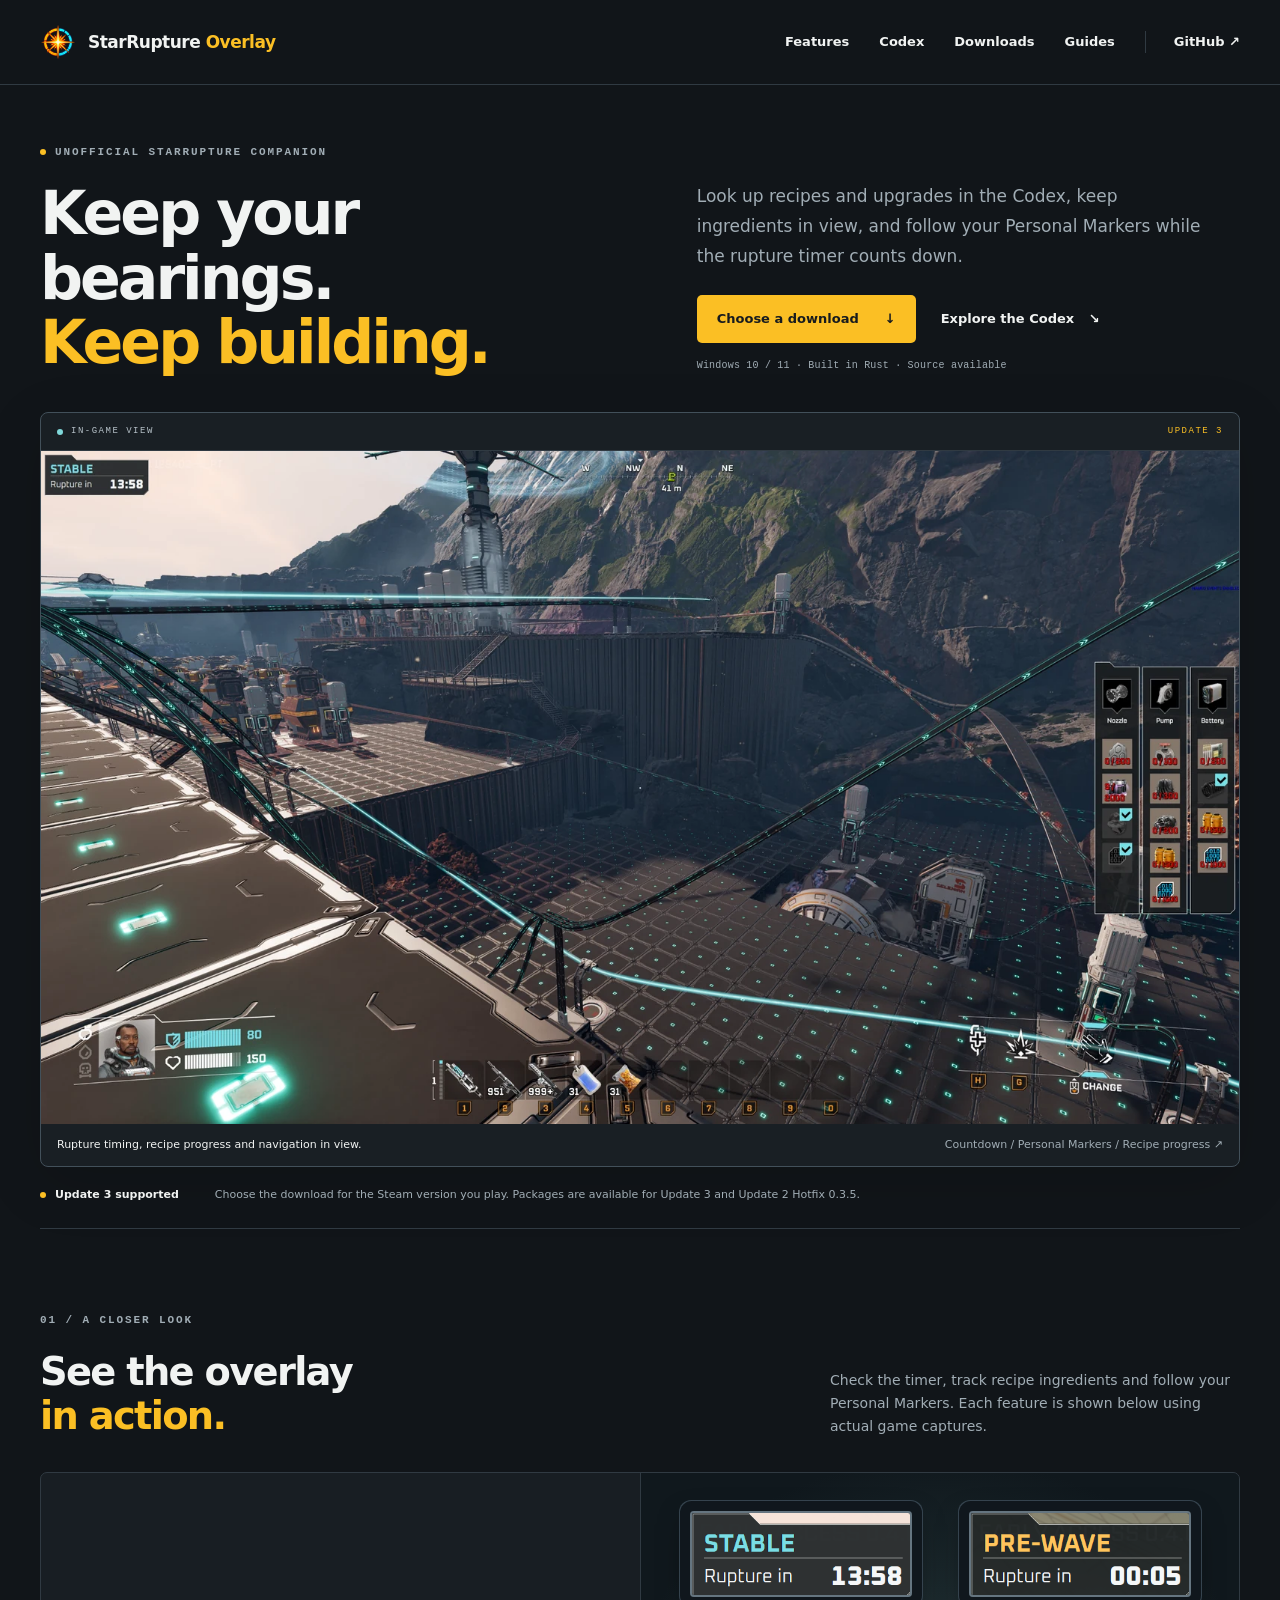
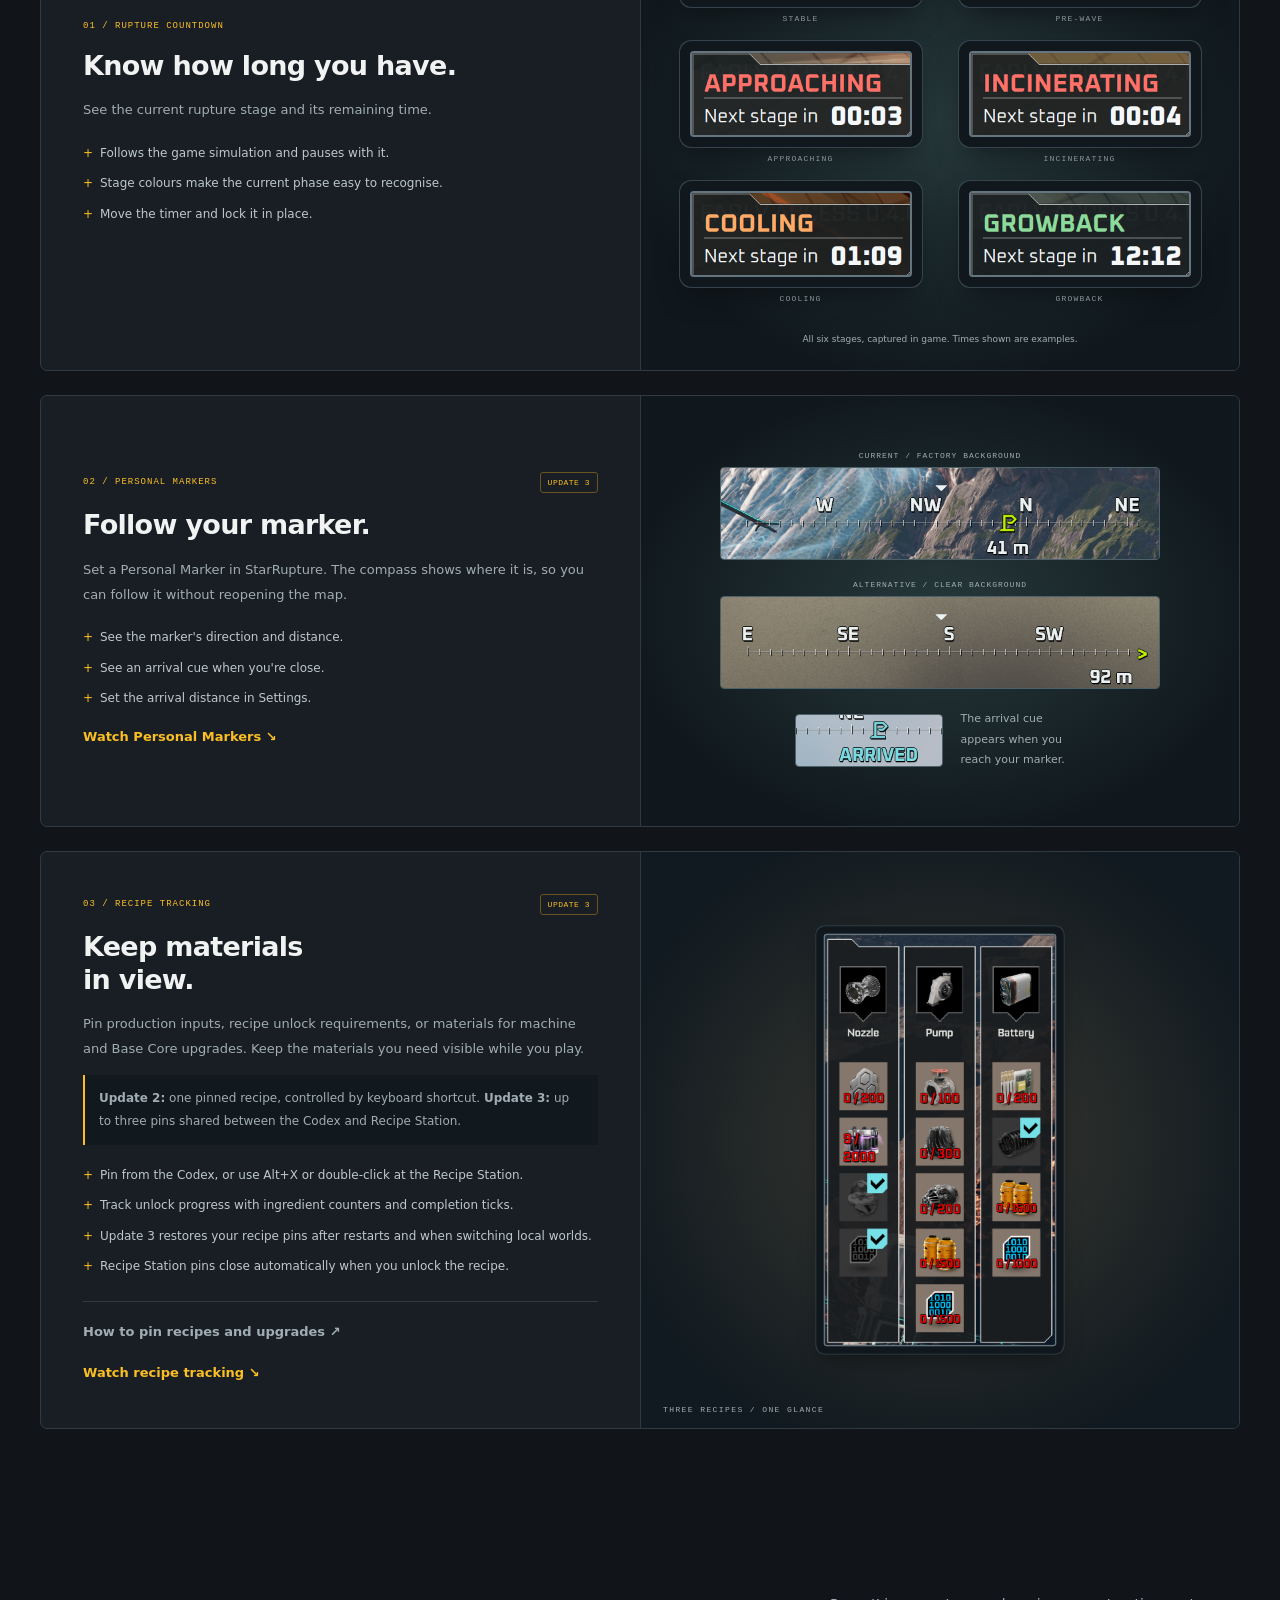
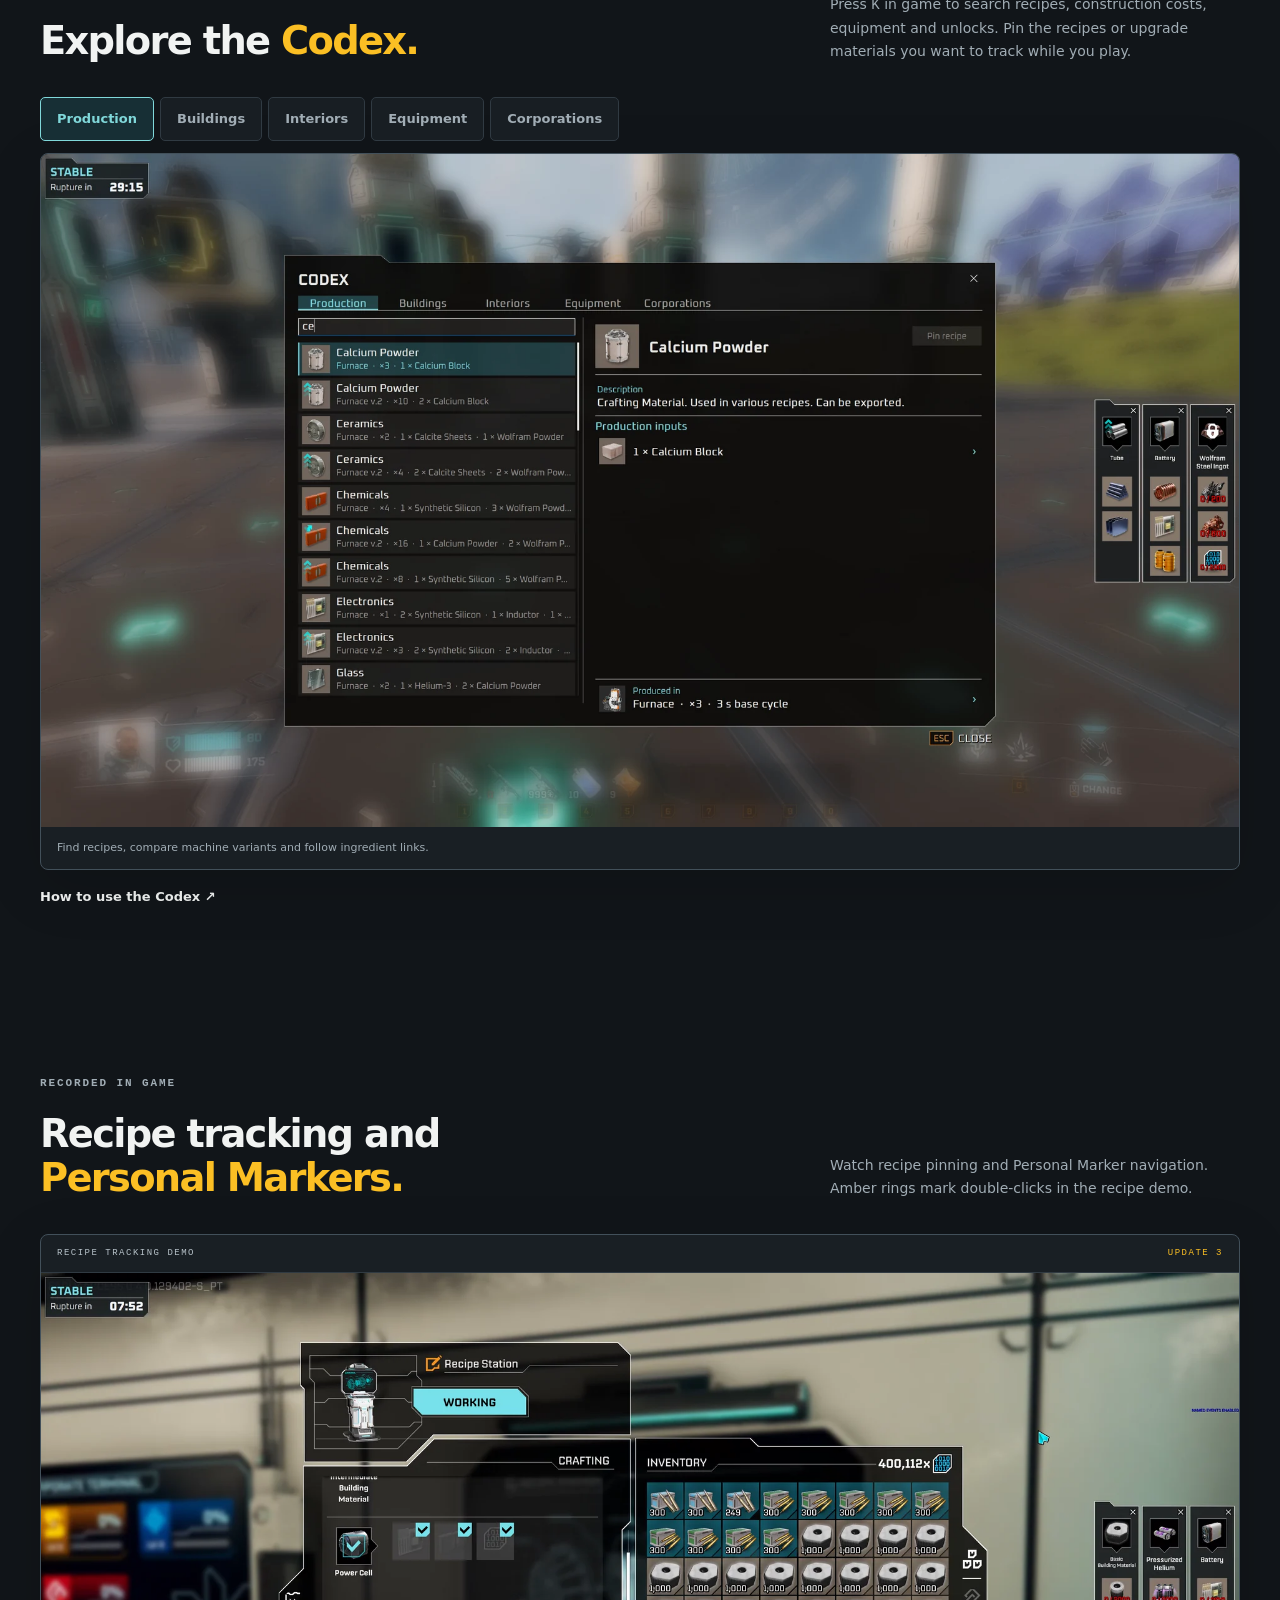
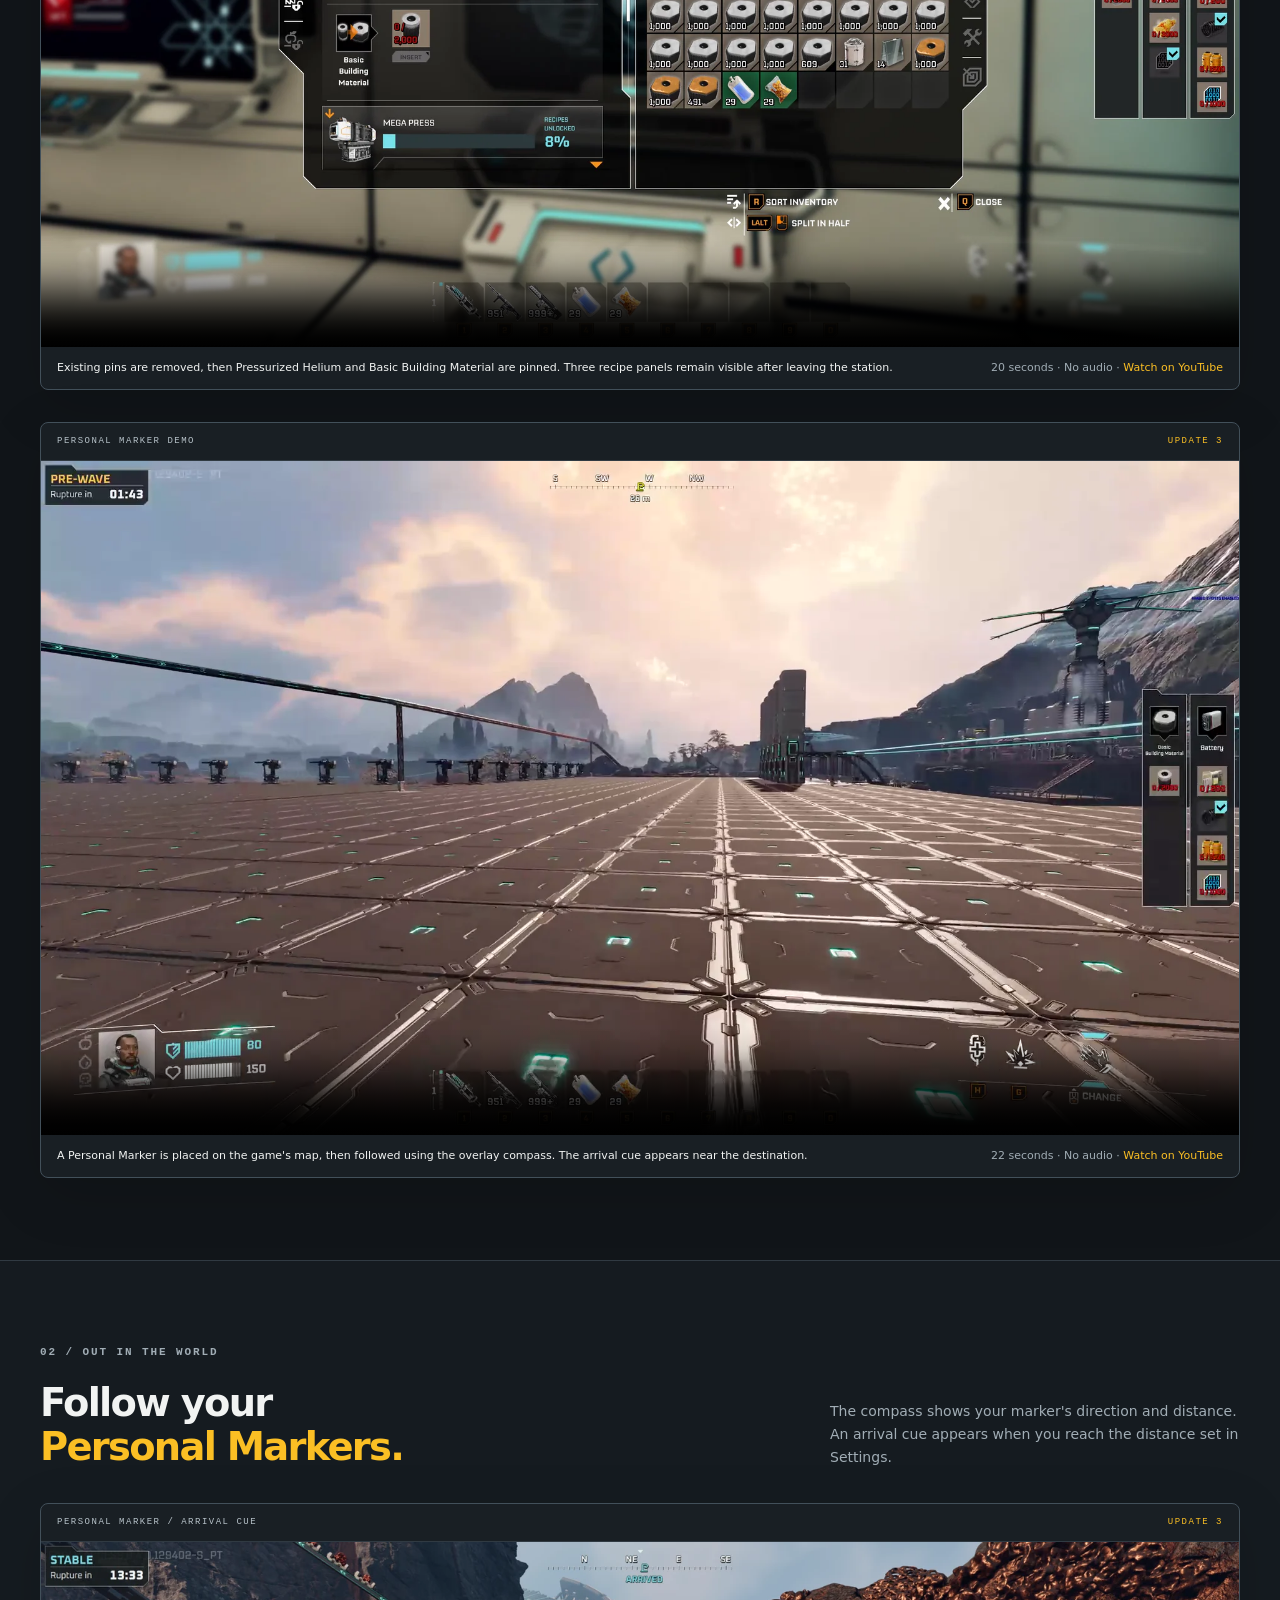
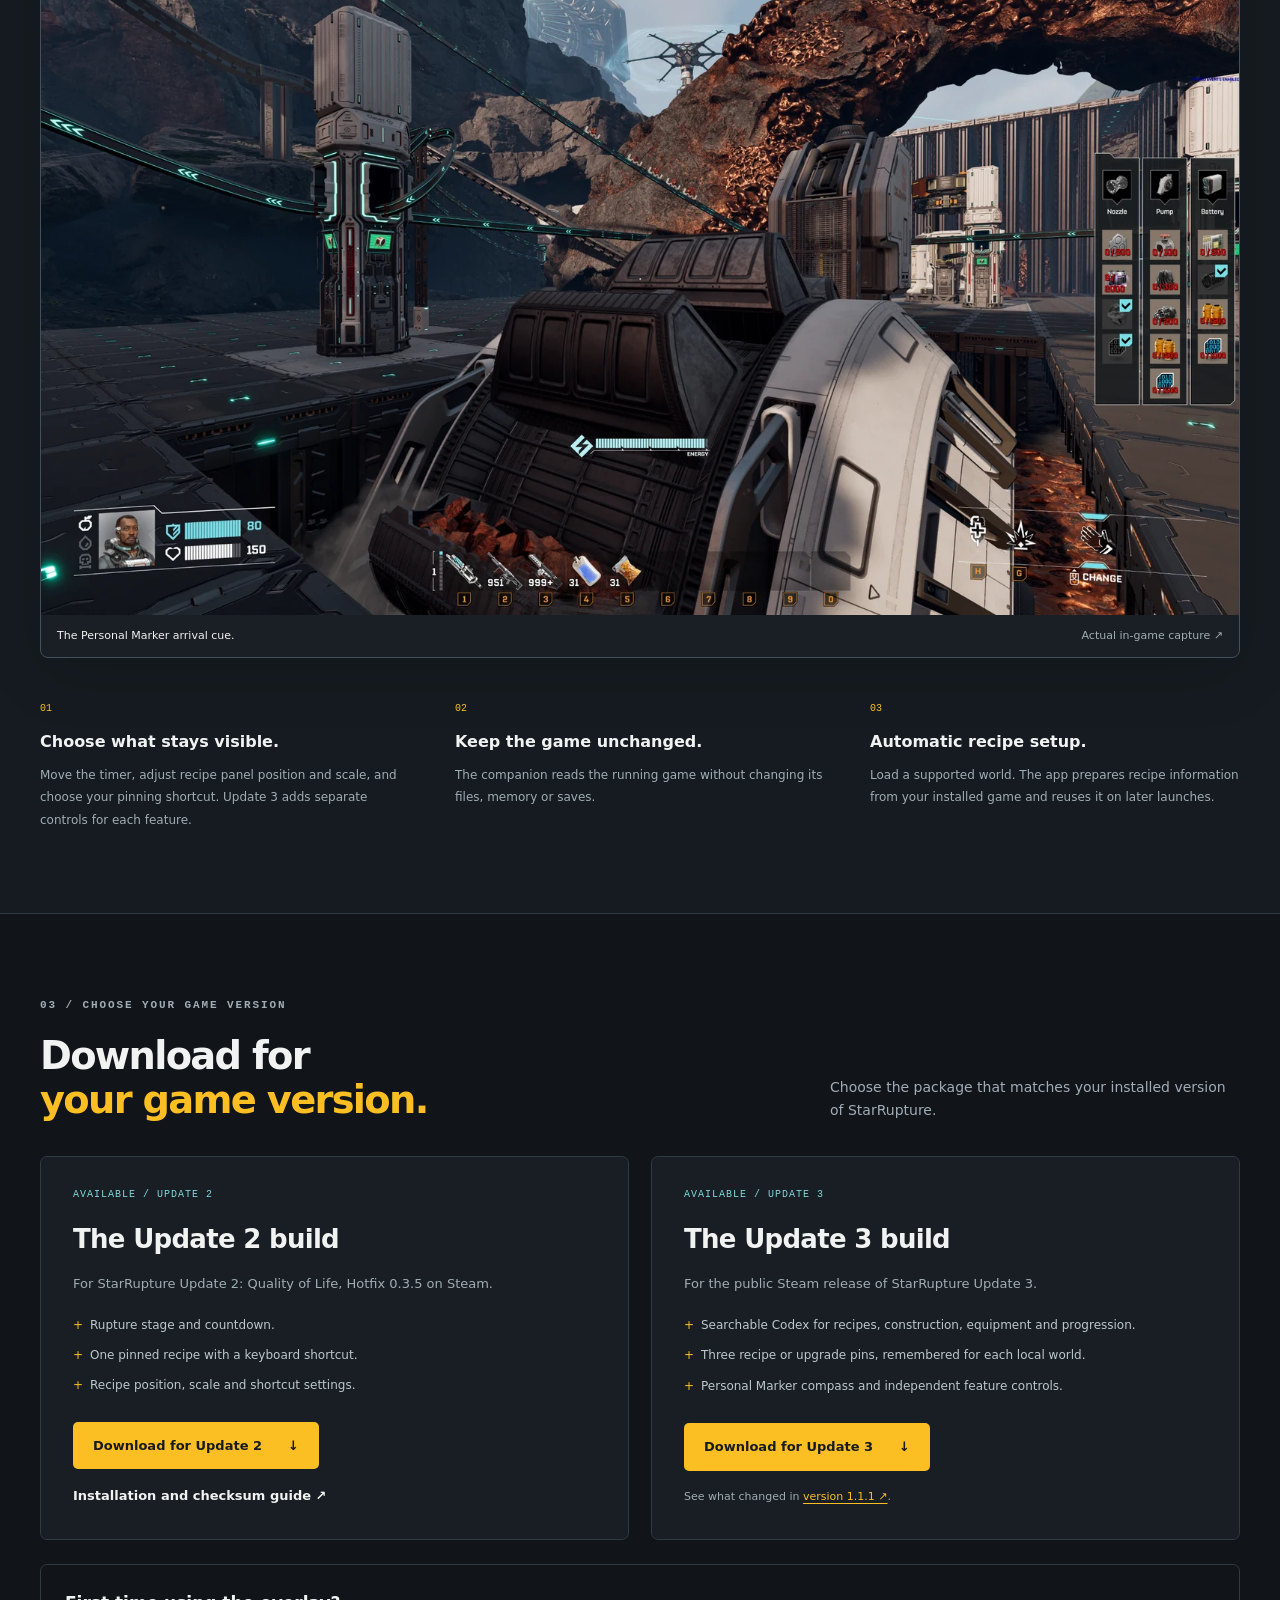
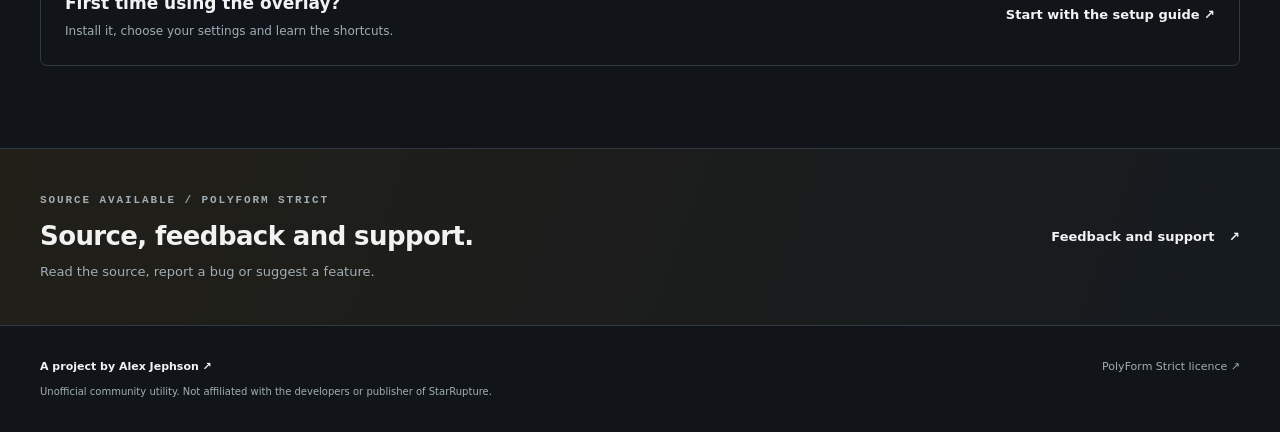
==== commit 27396012: "Point the Update 3 website download to 1.1.1" ====
--- a/site/website/index.html
+++ b/site/website/index.html
@@ -73,7 +73,7 @@
     </section>
     <section class="wrap section game-demos" id="video-demos"><div class="section-heading"><div><p class="eyebrow">RECORDED IN GAME</p><h2>Recipe tracking and<br><span class="amber">Personal Markers.</span></h2></div><p>Watch recipe pinning and Personal Marker navigation. Amber rings mark double-clicks in the recipe demo.</p></div><figure class="game-frame demo-player" id="recipe-demo"><div class="frame-bar"><span>RECIPE TRACKING DEMO</span><span class="preview-label">UPDATE 3</span></div><video controls playsinline preload="none" poster="assets/video/recipe-tracking-poster.webp" width="1920" height="1080" aria-label="Recipe pinning demonstration" aria-describedby="recipe-demo-caption"><source src="assets/video/recipe-tracking-demo.mp4" type="video/mp4"><p>Your browser cannot play this video. <a href="assets/video/recipe-tracking-demo.mp4">Download the recipe tracking demo</a>.</p></video><figcaption id="recipe-demo-caption"><span>Existing pins are removed, then Pressurized Helium and Basic Building Material are pinned. Three recipe panels remain visible after leaving the station.</span><span>20 seconds · No audio · <a href="https://www.youtube.com/watch?v=gaKTaWLF_RE">Watch on YouTube</a></span></figcaption></figure><figure class="game-frame demo-player" id="marker-demo"><div class="frame-bar"><span>PERSONAL MARKER DEMO</span><span class="preview-label">UPDATE 3</span></div><video controls playsinline preload="none" poster="assets/video/personal-marker-poster.webp" width="1920" height="1080" aria-label="Setting and following a Personal Marker" aria-describedby="marker-demo-caption"><source src="assets/video/personal-marker-demo.mp4" type="video/mp4"><p>Your browser cannot play this video. <a href="assets/video/personal-marker-demo.mp4">Download the Personal Marker demo</a>.</p></video><figcaption id="marker-demo-caption"><span>A Personal Marker is placed on the game's map, then followed using the overlay compass. The arrival cue appears near the destination.</span><span>22 seconds · No audio · <a href="https://www.youtube.com/watch?v=83YASCr2vE8">Watch on YouTube</a></span></figcaption></figure></section>
     <section class="game-band" id="in-game"><div class="wrap section"><div class="section-heading"><div><p class="eyebrow">02 / OUT IN THE WORLD</p><h2>Follow your<br><span class="amber">Personal Markers.</span></h2></div><p>The compass shows your marker's direction and distance. An arrival cue appears when you reach the distance set in Settings.</p></div><figure class="game-frame"><div class="frame-bar"><span>PERSONAL MARKER / ARRIVAL CUE</span><span class="preview-label">UPDATE 3</span></div><a href="assets/personal-marker-arrival.png" target="_blank" rel="noopener" aria-label="Open full-size Personal Marker screenshot"><img src="assets/personal-marker-arrival.webp" width="1600" height="899" loading="lazy" alt="In-game view near a factory with ARRIVED displayed below a Personal Marker on the overlay compass."></a><figcaption><span>The Personal Marker arrival cue.</span><span>Actual in-game capture <span aria-hidden="true">↗</span></span></figcaption></figure><div class="quiet-facts"><div><span class="fact-number">01</span><h3>Choose what stays visible.</h3><p>Move the timer, adjust recipe panel position and scale, and choose your pinning shortcut. Update 3 adds separate controls for each feature.</p></div><div><span class="fact-number">02</span><h3>Keep the game unchanged.</h3><p>The companion reads the running game without changing its files, memory or saves.</p></div><div><span class="fact-number">03</span><h3>Automatic recipe setup.</h3><p>Load a supported world. The app prepares recipe information from your installed game and reuses it on later launches.</p></div></div></div></section>
-    <section id="get-started" class="wrap section downloads"><div class="section-heading"><div><p class="eyebrow">03 / CHOOSE YOUR GAME VERSION</p><h2>Download for<br><span class="amber">your game version.</span></h2></div><p>Choose the package that matches your installed version of StarRupture.</p></div><div class="download-grid"><article class="download-card"><span class="download-channel">AVAILABLE / UPDATE 2</span><h3>The Update 2 build</h3><p>For StarRupture Update 2: Quality of Life, Hotfix 0.3.5 on Steam.</p><ul class="feature-points"><li>Rupture stage and countdown.</li><li>One pinned recipe with a keyboard shortcut.</li><li>Recipe position, scale and shortcut settings.</li></ul><a class="button primary" href="https://github.com/ahjephson/star-rupture-overlay/releases/tag/v1.0.0">Download for Update 2 <span aria-hidden="true">↓</span></a><a class="text-link" href="guides/install.html">Installation and checksum guide ↗</a></article><article class="download-card"><span class="download-channel">AVAILABLE / UPDATE 3</span><h3>The Update 3 build</h3><p>For the public Steam release of StarRupture Update 3.</p><ul class="feature-points"><li>Searchable Codex for recipes, construction, equipment and progression.</li><li>Three recipe or upgrade pins, remembered for each local world.</li><li>Personal Marker compass and independent feature controls.</li></ul><a class="button primary" href="https://github.com/ahjephson/star-rupture-overlay/releases/tag/v1.1.0">Download for Update 3 <span aria-hidden="true">↓</span></a><p class="release-note">See what changed in <a href="https://github.com/ahjephson/star-rupture-overlay/releases/tag/v1.1.0">version 1.1.0 ↗</a>.</p></article></div><div class="guide-strip"><div><h3>First time using the overlay?</h3><p>Install it, choose your settings and learn the shortcuts.</p></div><a class="text-link" href="guides/install.html">Start with the setup guide ↗</a></div></section>
+    <section id="get-started" class="wrap section downloads"><div class="section-heading"><div><p class="eyebrow">03 / CHOOSE YOUR GAME VERSION</p><h2>Download for<br><span class="amber">your game version.</span></h2></div><p>Choose the package that matches your installed version of StarRupture.</p></div><div class="download-grid"><article class="download-card"><span class="download-channel">AVAILABLE / UPDATE 2</span><h3>The Update 2 build</h3><p>For StarRupture Update 2: Quality of Life, Hotfix 0.3.5 on Steam.</p><ul class="feature-points"><li>Rupture stage and countdown.</li><li>One pinned recipe with a keyboard shortcut.</li><li>Recipe position, scale and shortcut settings.</li></ul><a class="button primary" href="https://github.com/ahjephson/star-rupture-overlay/releases/tag/v1.0.0">Download for Update 2 <span aria-hidden="true">↓</span></a><a class="text-link" href="guides/install.html">Installation and checksum guide ↗</a></article><article class="download-card"><span class="download-channel">AVAILABLE / UPDATE 3</span><h3>The Update 3 build</h3><p>For the public Steam release of StarRupture Update 3.</p><ul class="feature-points"><li>Searchable Codex for recipes, construction, equipment and progression.</li><li>Three recipe or upgrade pins, remembered for each local world.</li><li>Personal Marker compass and independent feature controls.</li></ul><a class="button primary" href="https://github.com/ahjephson/star-rupture-overlay/releases/tag/v1.1.1">Download for Update 3 <span aria-hidden="true">↓</span></a><p class="release-note">See what changed in <a href="https://github.com/ahjephson/star-rupture-overlay/releases/tag/v1.1.1">version 1.1.1 ↗</a>.</p></article></div><div class="guide-strip"><div><h3>First time using the overlay?</h3><p>Install it, choose your settings and learn the shortcuts.</p></div><a class="text-link" href="guides/install.html">Start with the setup guide ↗</a></div></section>
     <section class="closing"><div class="wrap closing-inner"><div><p class="eyebrow">SOURCE AVAILABLE / POLYFORM STRICT</p><h2>Source, feedback and support.</h2><p>Read the source, report a bug or suggest a feature.</p></div><a class="text-link" href="https://github.com/ahjephson/star-rupture-overlay/issues">Feedback and support <span aria-hidden="true">↗</span></a></div></section>
   </main>
   <footer class="wrap footer"><div><a class="footer-brand" href="https://ahjephson.dev/">A project by Alex Jephson <span aria-hidden="true">↗</span></a><p>Unofficial community utility. Not affiliated with the developers or publisher of StarRupture.</p></div><a href="https://github.com/ahjephson/star-rupture-overlay/blob/main/LICENSE">PolyForm Strict licence ↗</a></footer>
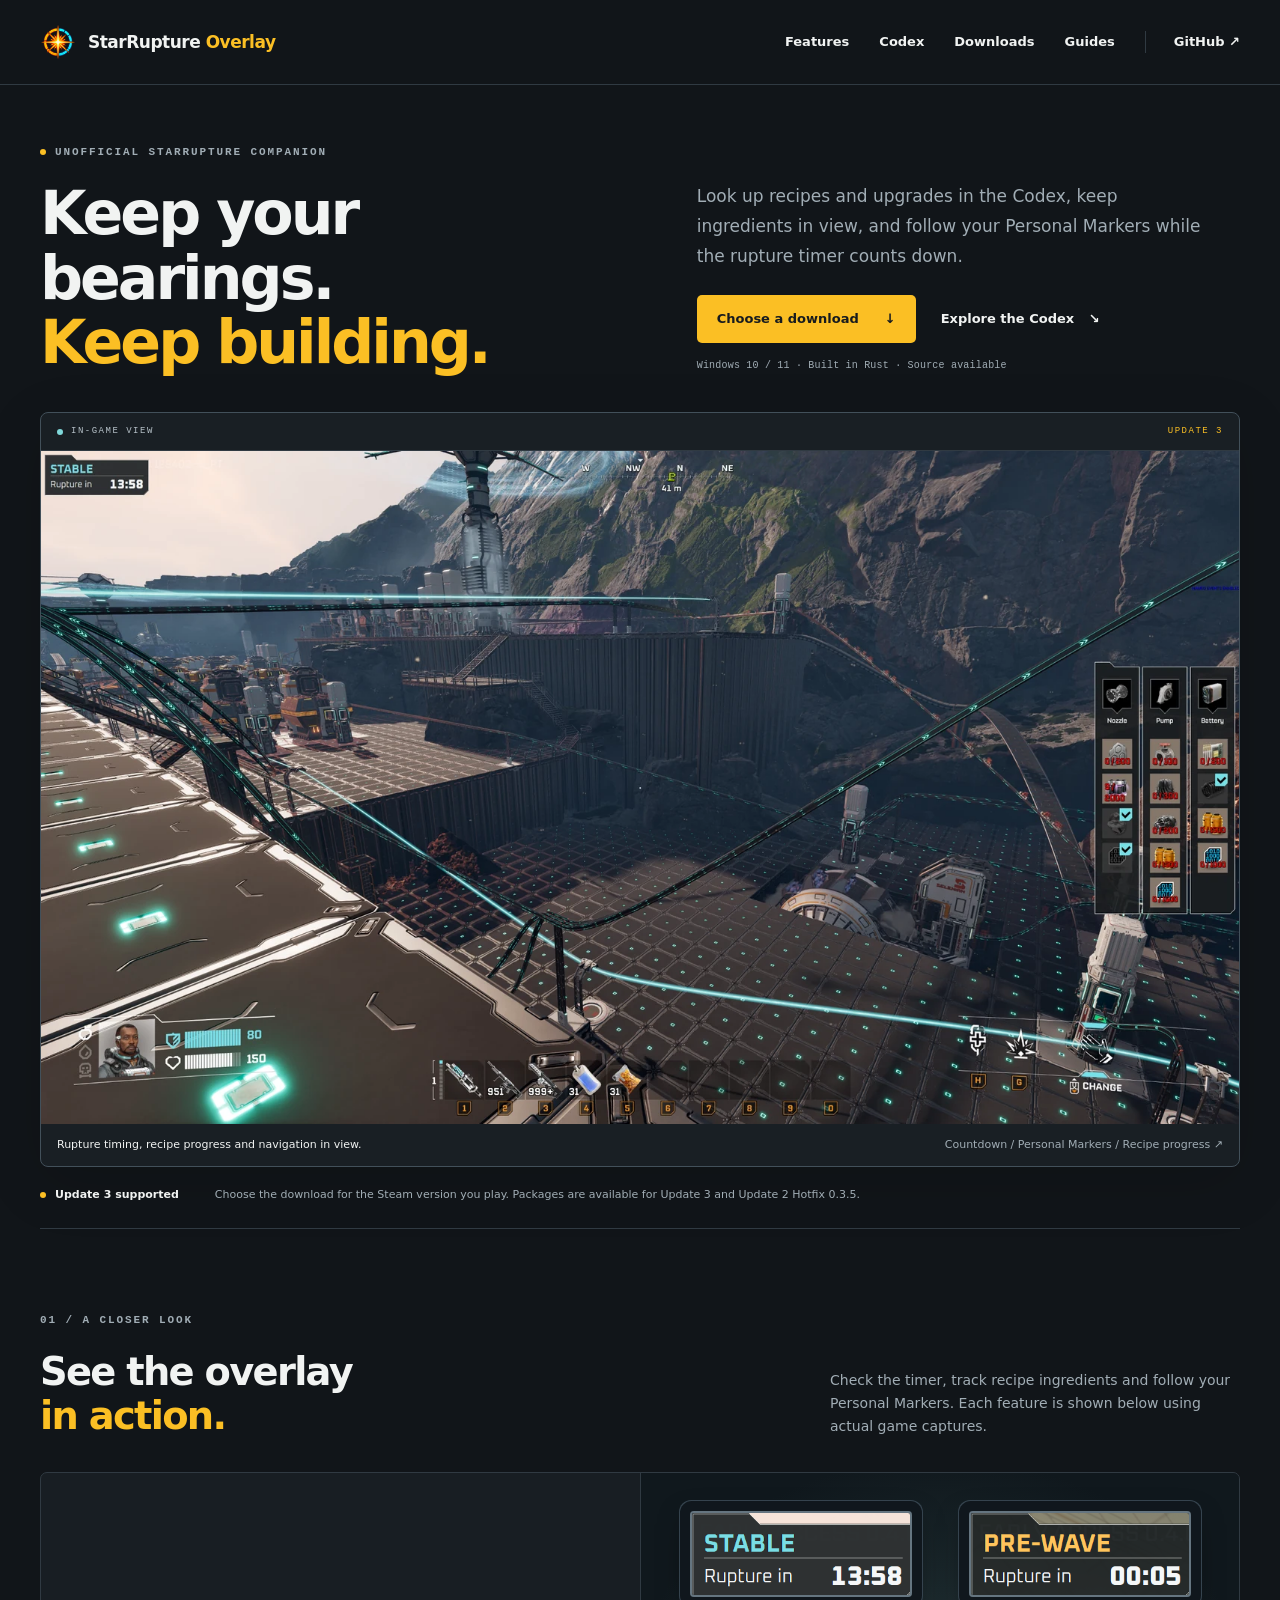
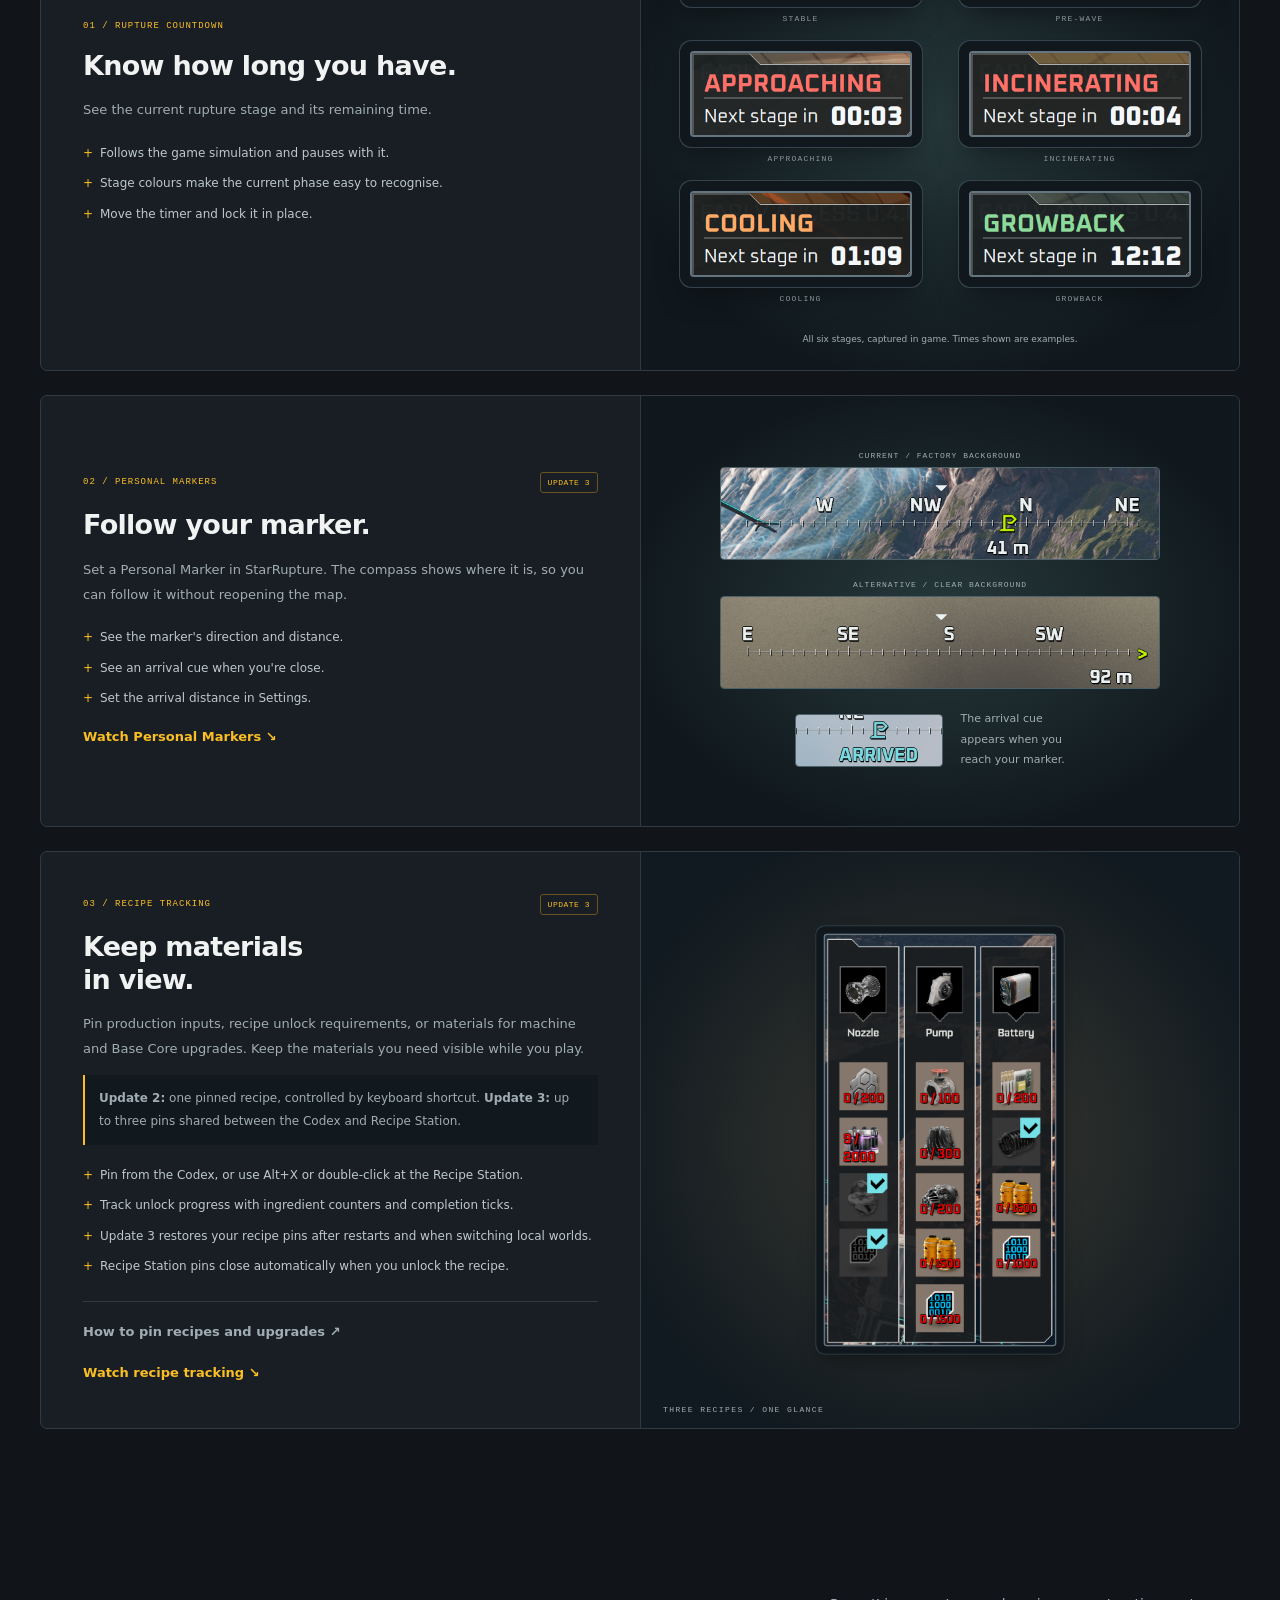
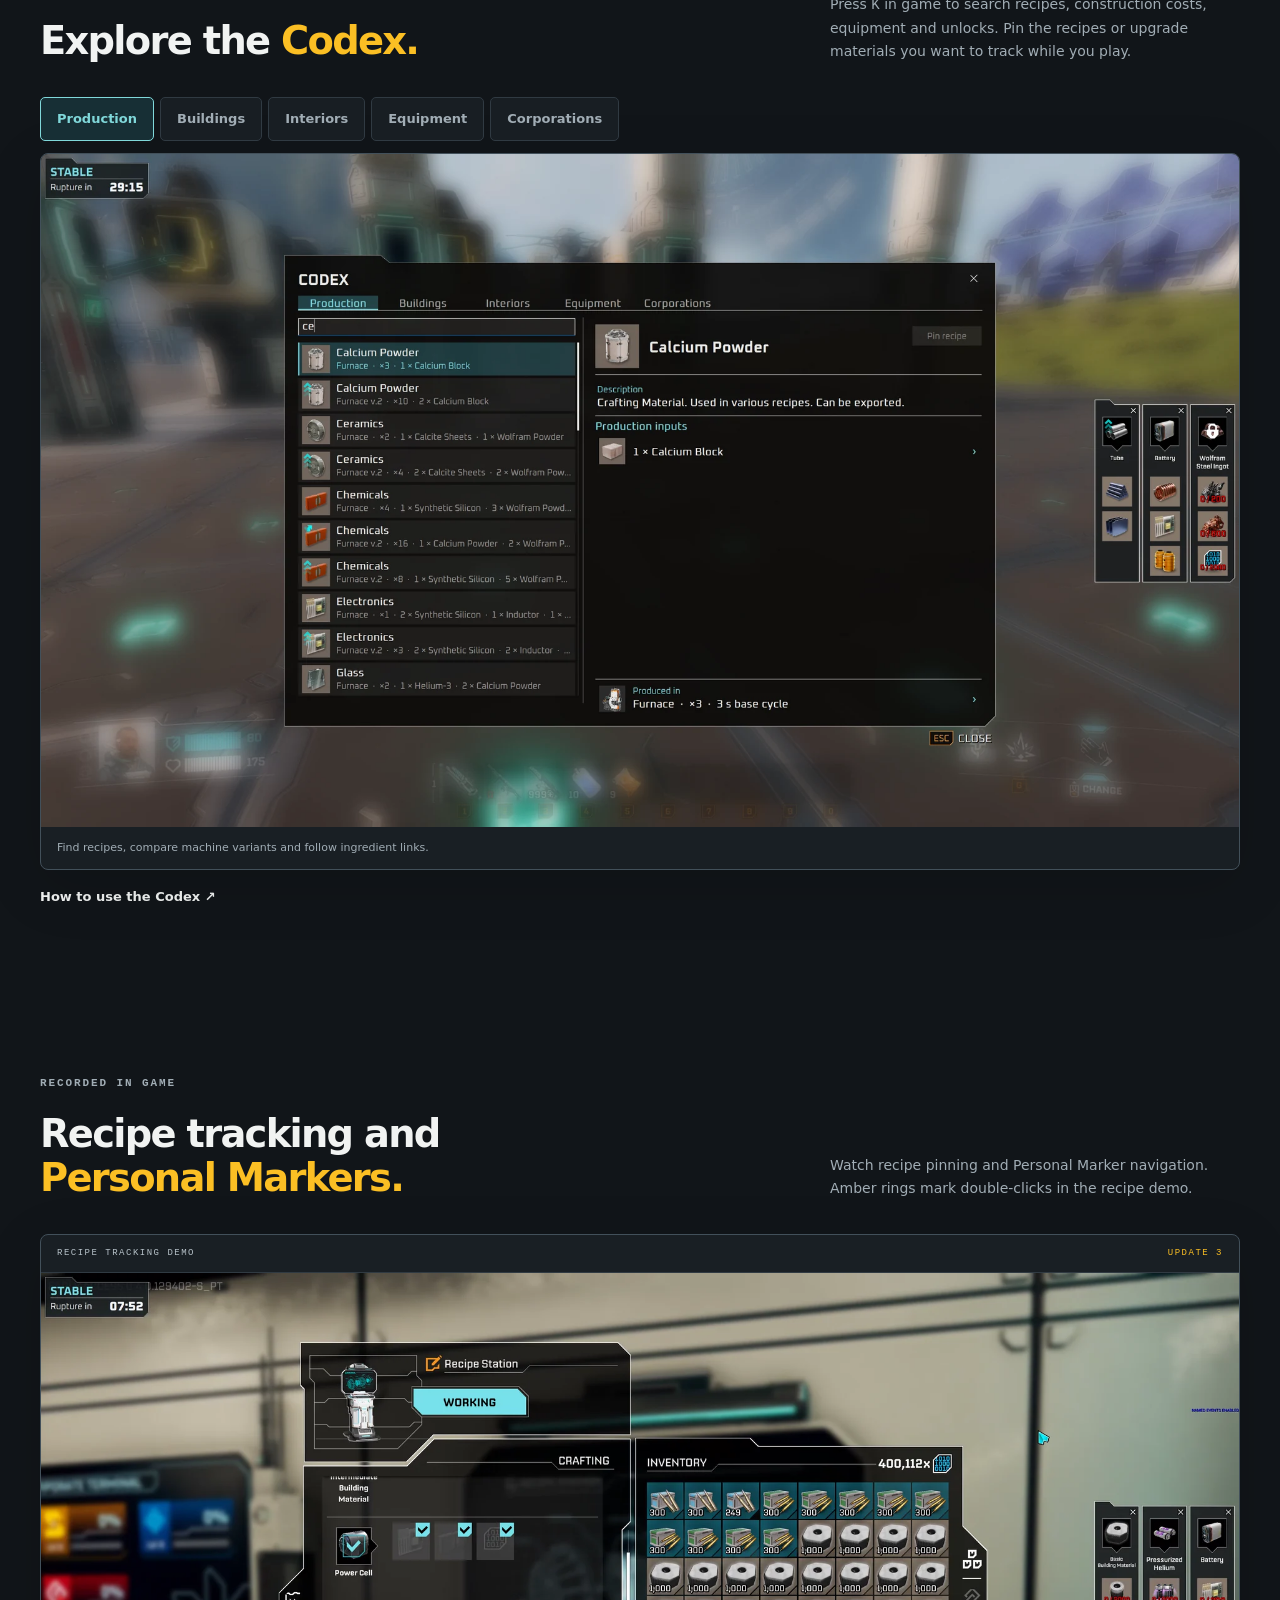
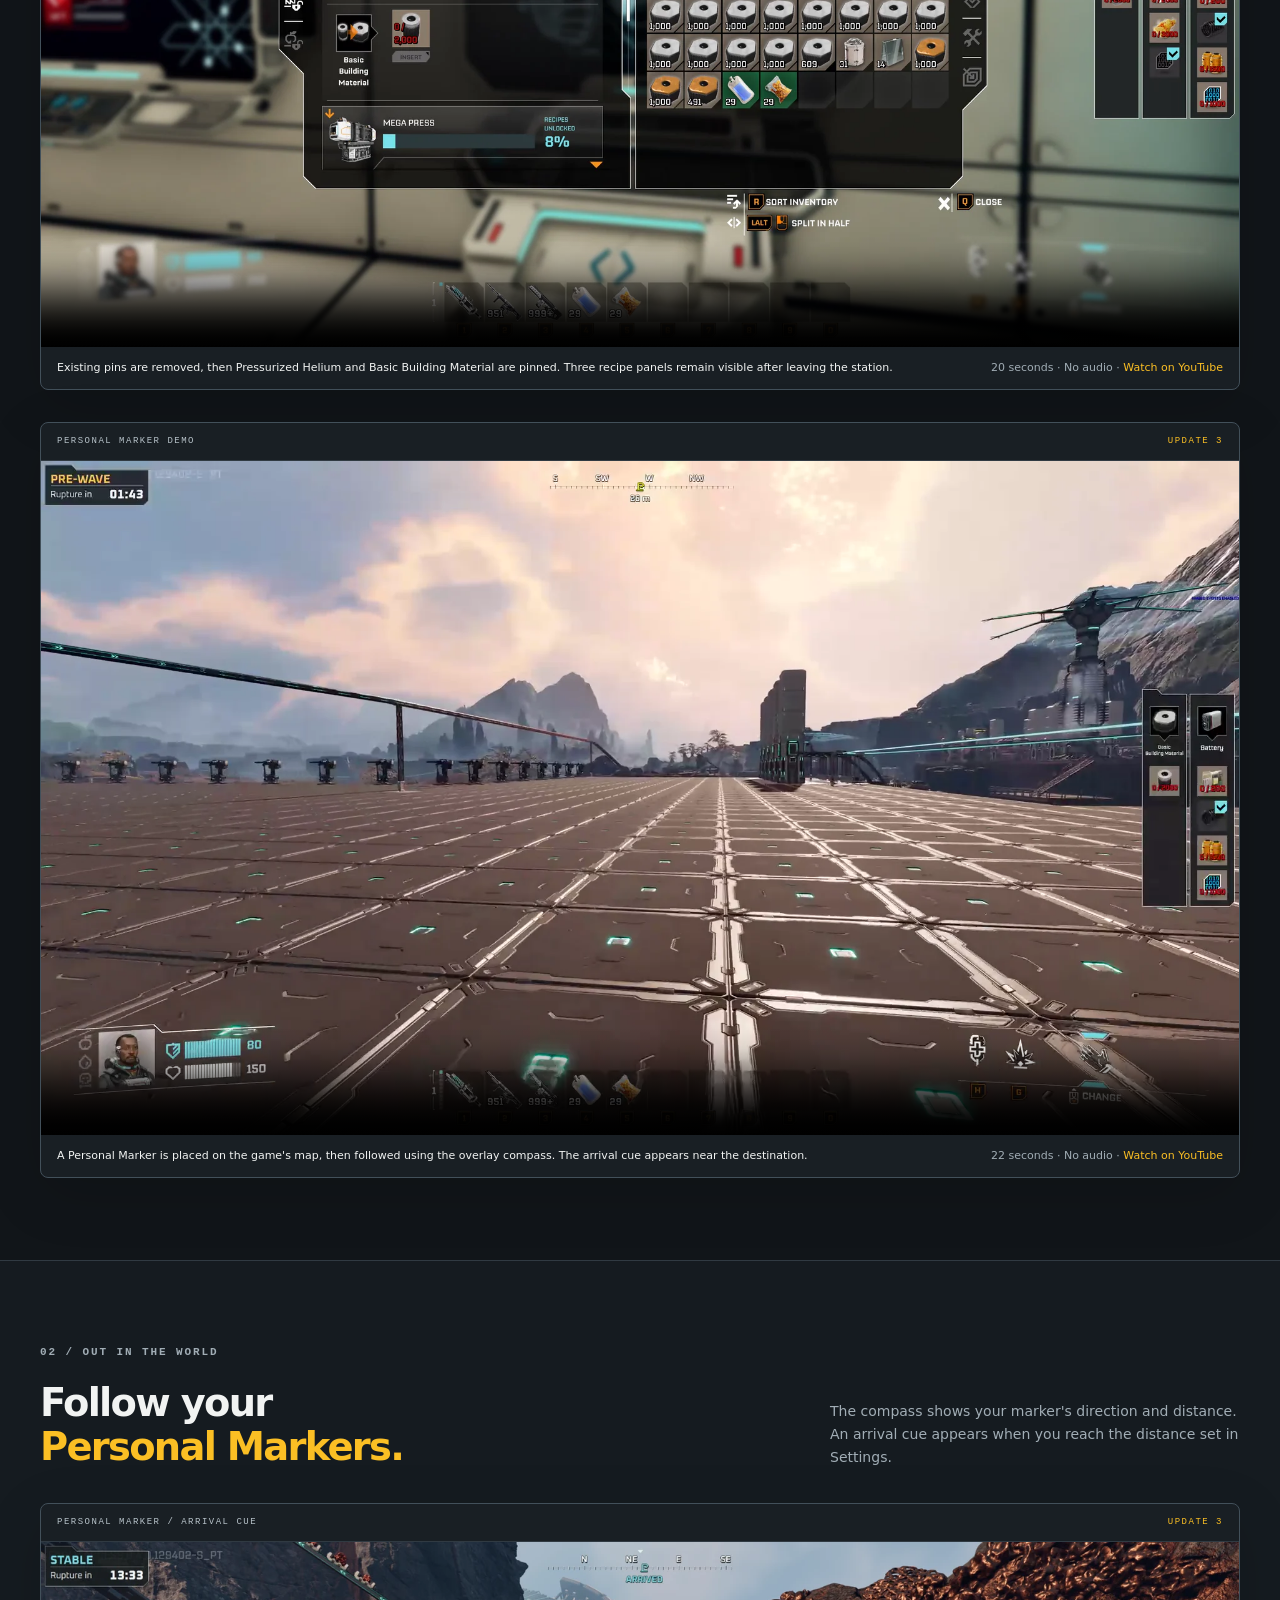
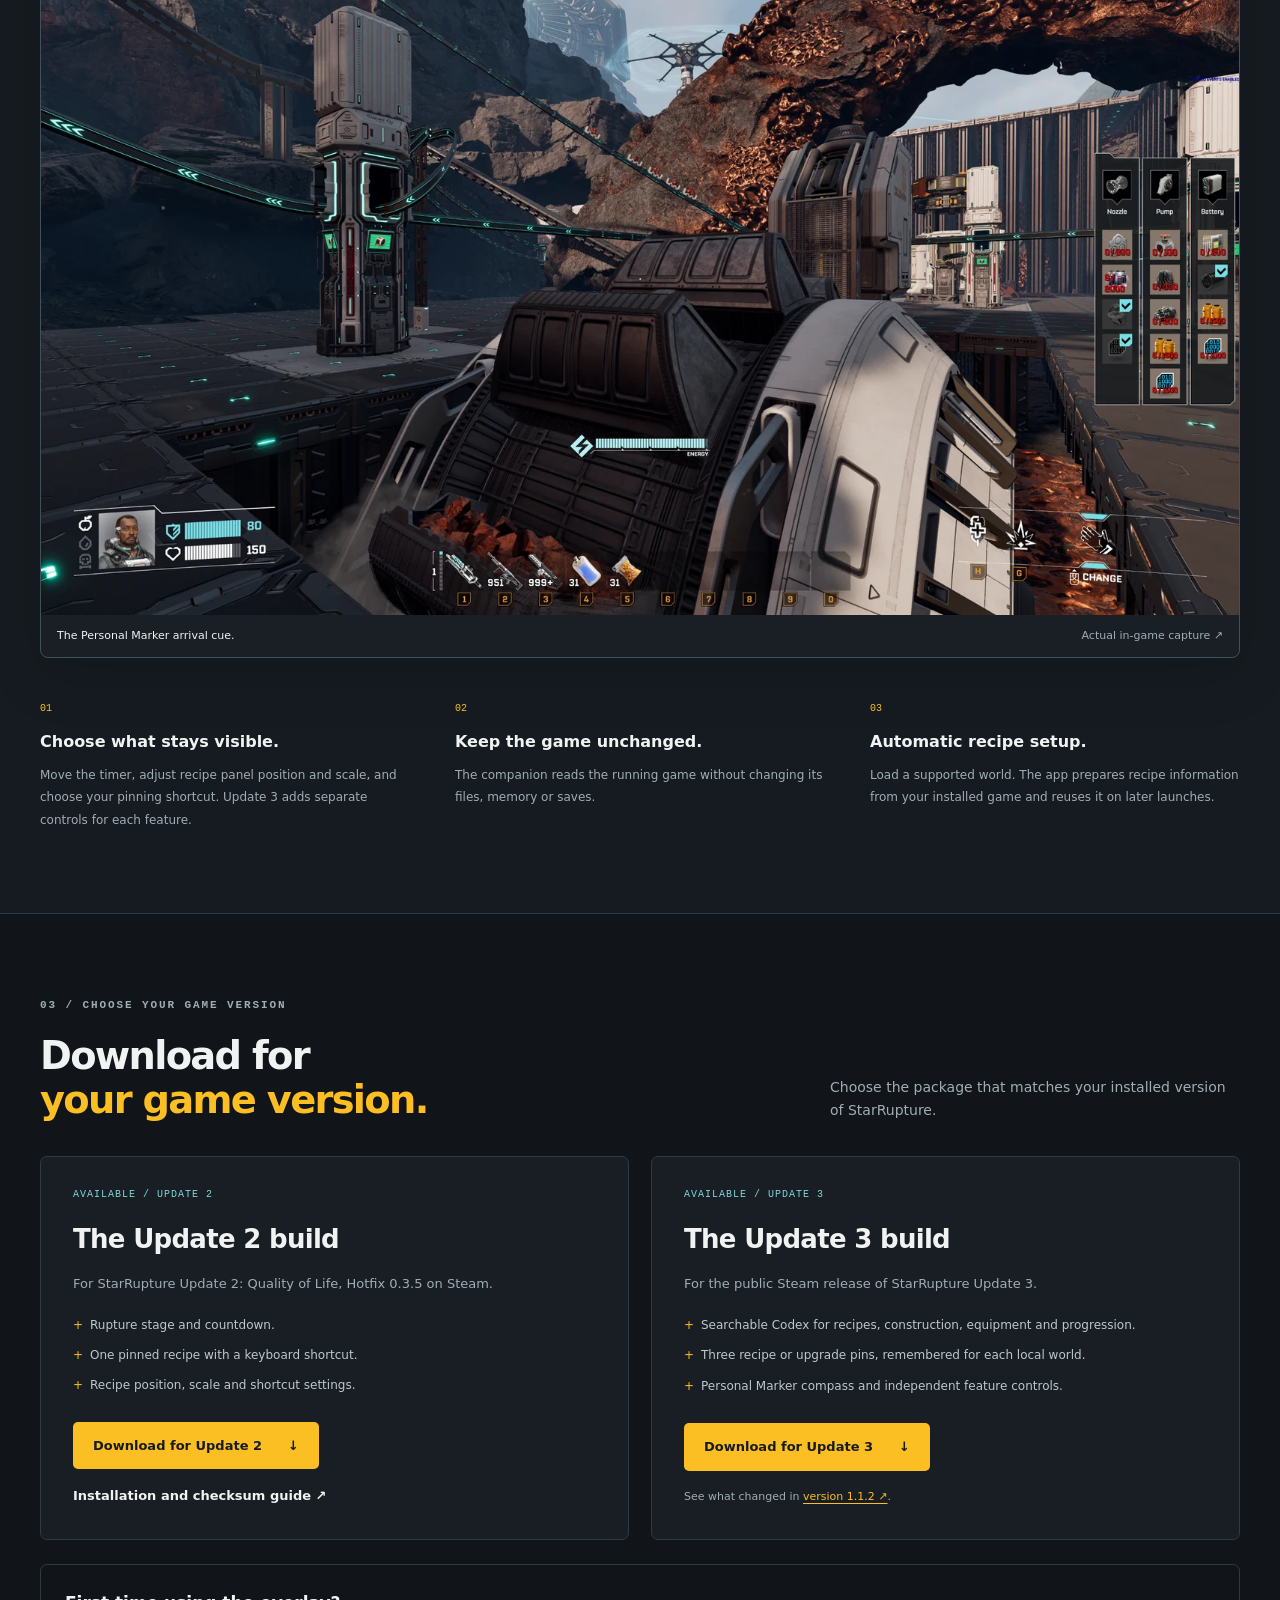
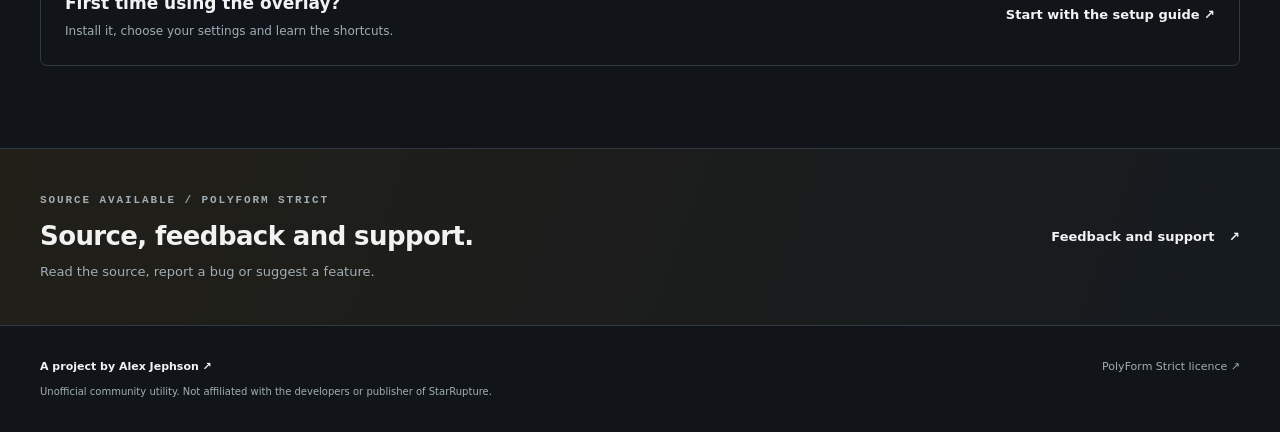
==== commit 891708ff: "Point the Update 3 website download to 1.1.2" ====
--- a/site/website/index.html
+++ b/site/website/index.html
@@ -73,7 +73,7 @@
     </section>
     <section class="wrap section game-demos" id="video-demos"><div class="section-heading"><div><p class="eyebrow">RECORDED IN GAME</p><h2>Recipe tracking and<br><span class="amber">Personal Markers.</span></h2></div><p>Watch recipe pinning and Personal Marker navigation. Amber rings mark double-clicks in the recipe demo.</p></div><figure class="game-frame demo-player" id="recipe-demo"><div class="frame-bar"><span>RECIPE TRACKING DEMO</span><span class="preview-label">UPDATE 3</span></div><video controls playsinline preload="none" poster="assets/video/recipe-tracking-poster.webp" width="1920" height="1080" aria-label="Recipe pinning demonstration" aria-describedby="recipe-demo-caption"><source src="assets/video/recipe-tracking-demo.mp4" type="video/mp4"><p>Your browser cannot play this video. <a href="assets/video/recipe-tracking-demo.mp4">Download the recipe tracking demo</a>.</p></video><figcaption id="recipe-demo-caption"><span>Existing pins are removed, then Pressurized Helium and Basic Building Material are pinned. Three recipe panels remain visible after leaving the station.</span><span>20 seconds · No audio · <a href="https://www.youtube.com/watch?v=gaKTaWLF_RE">Watch on YouTube</a></span></figcaption></figure><figure class="game-frame demo-player" id="marker-demo"><div class="frame-bar"><span>PERSONAL MARKER DEMO</span><span class="preview-label">UPDATE 3</span></div><video controls playsinline preload="none" poster="assets/video/personal-marker-poster.webp" width="1920" height="1080" aria-label="Setting and following a Personal Marker" aria-describedby="marker-demo-caption"><source src="assets/video/personal-marker-demo.mp4" type="video/mp4"><p>Your browser cannot play this video. <a href="assets/video/personal-marker-demo.mp4">Download the Personal Marker demo</a>.</p></video><figcaption id="marker-demo-caption"><span>A Personal Marker is placed on the game's map, then followed using the overlay compass. The arrival cue appears near the destination.</span><span>22 seconds · No audio · <a href="https://www.youtube.com/watch?v=83YASCr2vE8">Watch on YouTube</a></span></figcaption></figure></section>
     <section class="game-band" id="in-game"><div class="wrap section"><div class="section-heading"><div><p class="eyebrow">02 / OUT IN THE WORLD</p><h2>Follow your<br><span class="amber">Personal Markers.</span></h2></div><p>The compass shows your marker's direction and distance. An arrival cue appears when you reach the distance set in Settings.</p></div><figure class="game-frame"><div class="frame-bar"><span>PERSONAL MARKER / ARRIVAL CUE</span><span class="preview-label">UPDATE 3</span></div><a href="assets/personal-marker-arrival.png" target="_blank" rel="noopener" aria-label="Open full-size Personal Marker screenshot"><img src="assets/personal-marker-arrival.webp" width="1600" height="899" loading="lazy" alt="In-game view near a factory with ARRIVED displayed below a Personal Marker on the overlay compass."></a><figcaption><span>The Personal Marker arrival cue.</span><span>Actual in-game capture <span aria-hidden="true">↗</span></span></figcaption></figure><div class="quiet-facts"><div><span class="fact-number">01</span><h3>Choose what stays visible.</h3><p>Move the timer, adjust recipe panel position and scale, and choose your pinning shortcut. Update 3 adds separate controls for each feature.</p></div><div><span class="fact-number">02</span><h3>Keep the game unchanged.</h3><p>The companion reads the running game without changing its files, memory or saves.</p></div><div><span class="fact-number">03</span><h3>Automatic recipe setup.</h3><p>Load a supported world. The app prepares recipe information from your installed game and reuses it on later launches.</p></div></div></div></section>
-    <section id="get-started" class="wrap section downloads"><div class="section-heading"><div><p class="eyebrow">03 / CHOOSE YOUR GAME VERSION</p><h2>Download for<br><span class="amber">your game version.</span></h2></div><p>Choose the package that matches your installed version of StarRupture.</p></div><div class="download-grid"><article class="download-card"><span class="download-channel">AVAILABLE / UPDATE 2</span><h3>The Update 2 build</h3><p>For StarRupture Update 2: Quality of Life, Hotfix 0.3.5 on Steam.</p><ul class="feature-points"><li>Rupture stage and countdown.</li><li>One pinned recipe with a keyboard shortcut.</li><li>Recipe position, scale and shortcut settings.</li></ul><a class="button primary" href="https://github.com/ahjephson/star-rupture-overlay/releases/tag/v1.0.0">Download for Update 2 <span aria-hidden="true">↓</span></a><a class="text-link" href="guides/install.html">Installation and checksum guide ↗</a></article><article class="download-card"><span class="download-channel">AVAILABLE / UPDATE 3</span><h3>The Update 3 build</h3><p>For the public Steam release of StarRupture Update 3.</p><ul class="feature-points"><li>Searchable Codex for recipes, construction, equipment and progression.</li><li>Three recipe or upgrade pins, remembered for each local world.</li><li>Personal Marker compass and independent feature controls.</li></ul><a class="button primary" href="https://github.com/ahjephson/star-rupture-overlay/releases/tag/v1.1.1">Download for Update 3 <span aria-hidden="true">↓</span></a><p class="release-note">See what changed in <a href="https://github.com/ahjephson/star-rupture-overlay/releases/tag/v1.1.1">version 1.1.1 ↗</a>.</p></article></div><div class="guide-strip"><div><h3>First time using the overlay?</h3><p>Install it, choose your settings and learn the shortcuts.</p></div><a class="text-link" href="guides/install.html">Start with the setup guide ↗</a></div></section>
+    <section id="get-started" class="wrap section downloads"><div class="section-heading"><div><p class="eyebrow">03 / CHOOSE YOUR GAME VERSION</p><h2>Download for<br><span class="amber">your game version.</span></h2></div><p>Choose the package that matches your installed version of StarRupture.</p></div><div class="download-grid"><article class="download-card"><span class="download-channel">AVAILABLE / UPDATE 2</span><h3>The Update 2 build</h3><p>For StarRupture Update 2: Quality of Life, Hotfix 0.3.5 on Steam.</p><ul class="feature-points"><li>Rupture stage and countdown.</li><li>One pinned recipe with a keyboard shortcut.</li><li>Recipe position, scale and shortcut settings.</li></ul><a class="button primary" href="https://github.com/ahjephson/star-rupture-overlay/releases/tag/v1.0.0">Download for Update 2 <span aria-hidden="true">↓</span></a><a class="text-link" href="guides/install.html">Installation and checksum guide ↗</a></article><article class="download-card"><span class="download-channel">AVAILABLE / UPDATE 3</span><h3>The Update 3 build</h3><p>For the public Steam release of StarRupture Update 3.</p><ul class="feature-points"><li>Searchable Codex for recipes, construction, equipment and progression.</li><li>Three recipe or upgrade pins, remembered for each local world.</li><li>Personal Marker compass and independent feature controls.</li></ul><a class="button primary" href="https://github.com/ahjephson/star-rupture-overlay/releases/tag/v1.1.2">Download for Update 3 <span aria-hidden="true">↓</span></a><p class="release-note">See what changed in <a href="https://github.com/ahjephson/star-rupture-overlay/releases/tag/v1.1.2">version 1.1.2 ↗</a>.</p></article></div><div class="guide-strip"><div><h3>First time using the overlay?</h3><p>Install it, choose your settings and learn the shortcuts.</p></div><a class="text-link" href="guides/install.html">Start with the setup guide ↗</a></div></section>
     <section class="closing"><div class="wrap closing-inner"><div><p class="eyebrow">SOURCE AVAILABLE / POLYFORM STRICT</p><h2>Source, feedback and support.</h2><p>Read the source, report a bug or suggest a feature.</p></div><a class="text-link" href="https://github.com/ahjephson/star-rupture-overlay/issues">Feedback and support <span aria-hidden="true">↗</span></a></div></section>
   </main>
   <footer class="wrap footer"><div><a class="footer-brand" href="https://ahjephson.dev/">A project by Alex Jephson <span aria-hidden="true">↗</span></a><p>Unofficial community utility. Not affiliated with the developers or publisher of StarRupture.</p></div><a href="https://github.com/ahjephson/star-rupture-overlay/blob/main/LICENSE">PolyForm Strict licence ↗</a></footer>
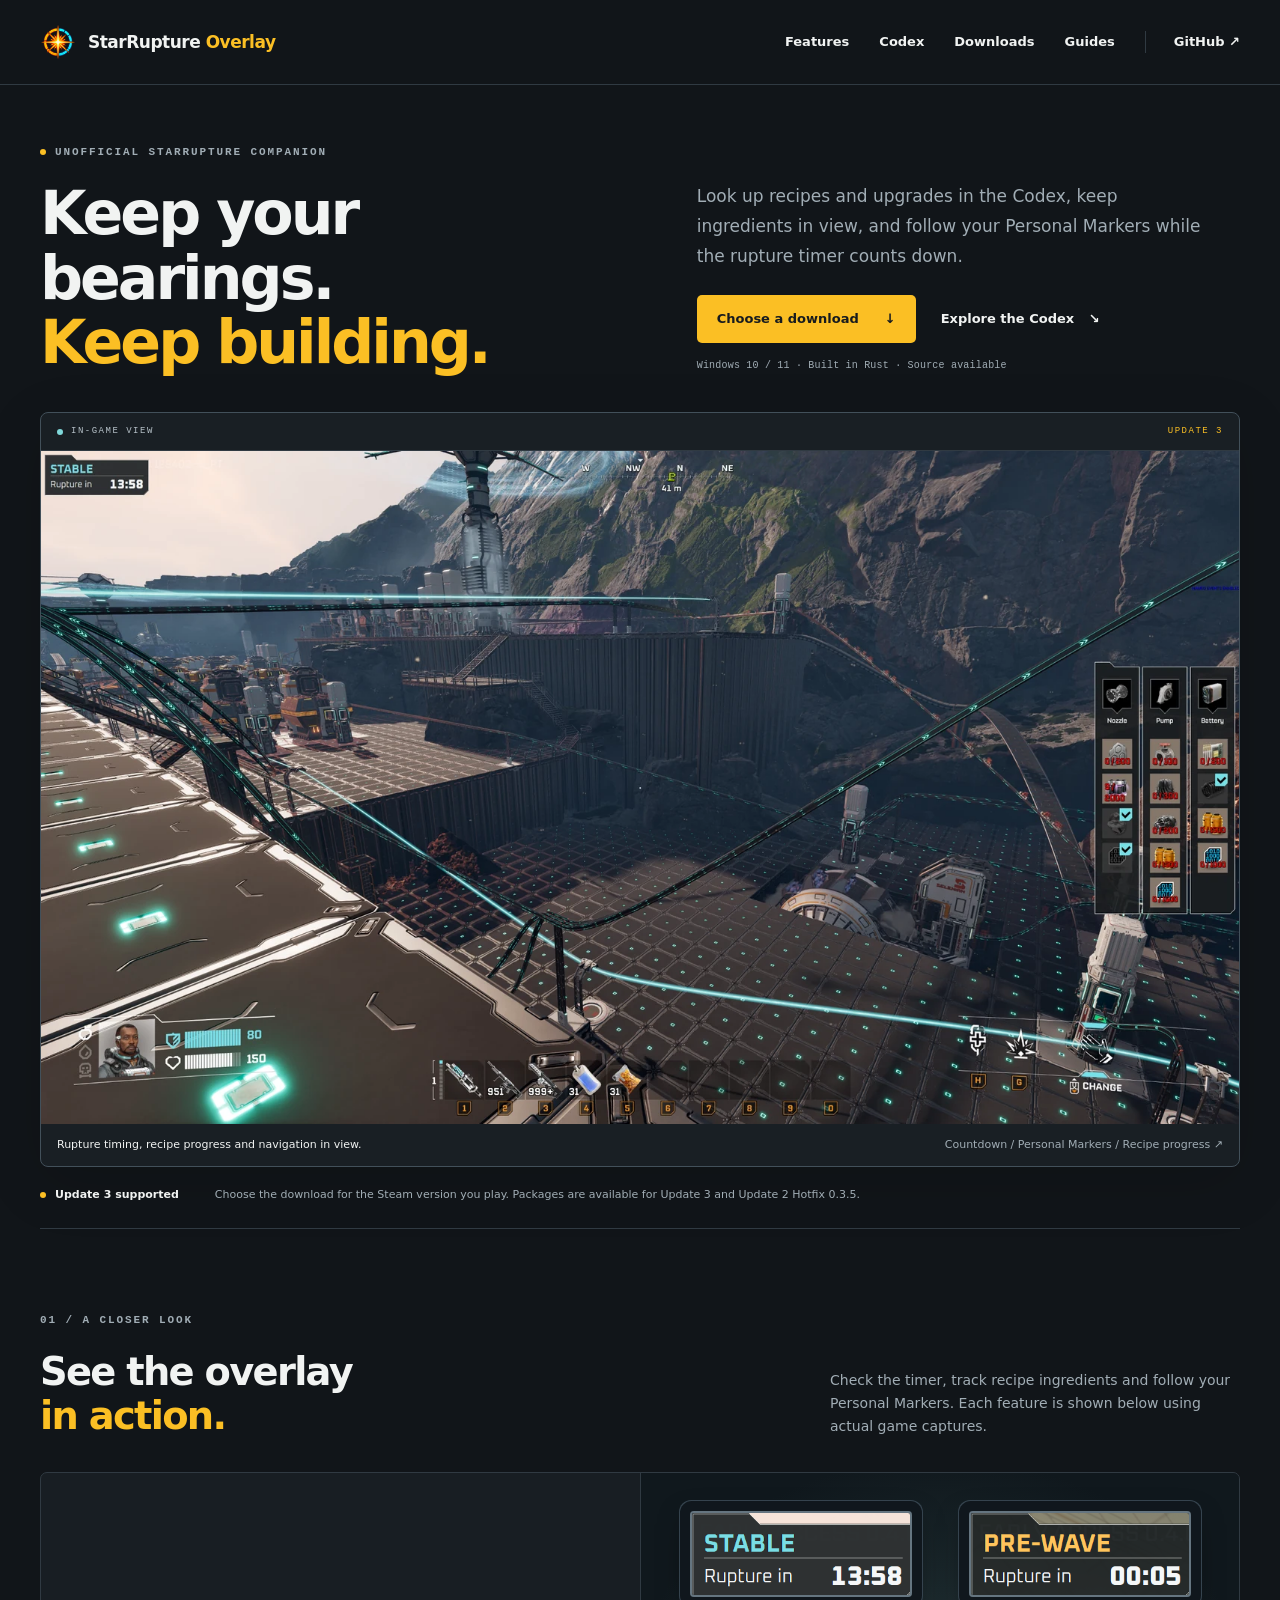
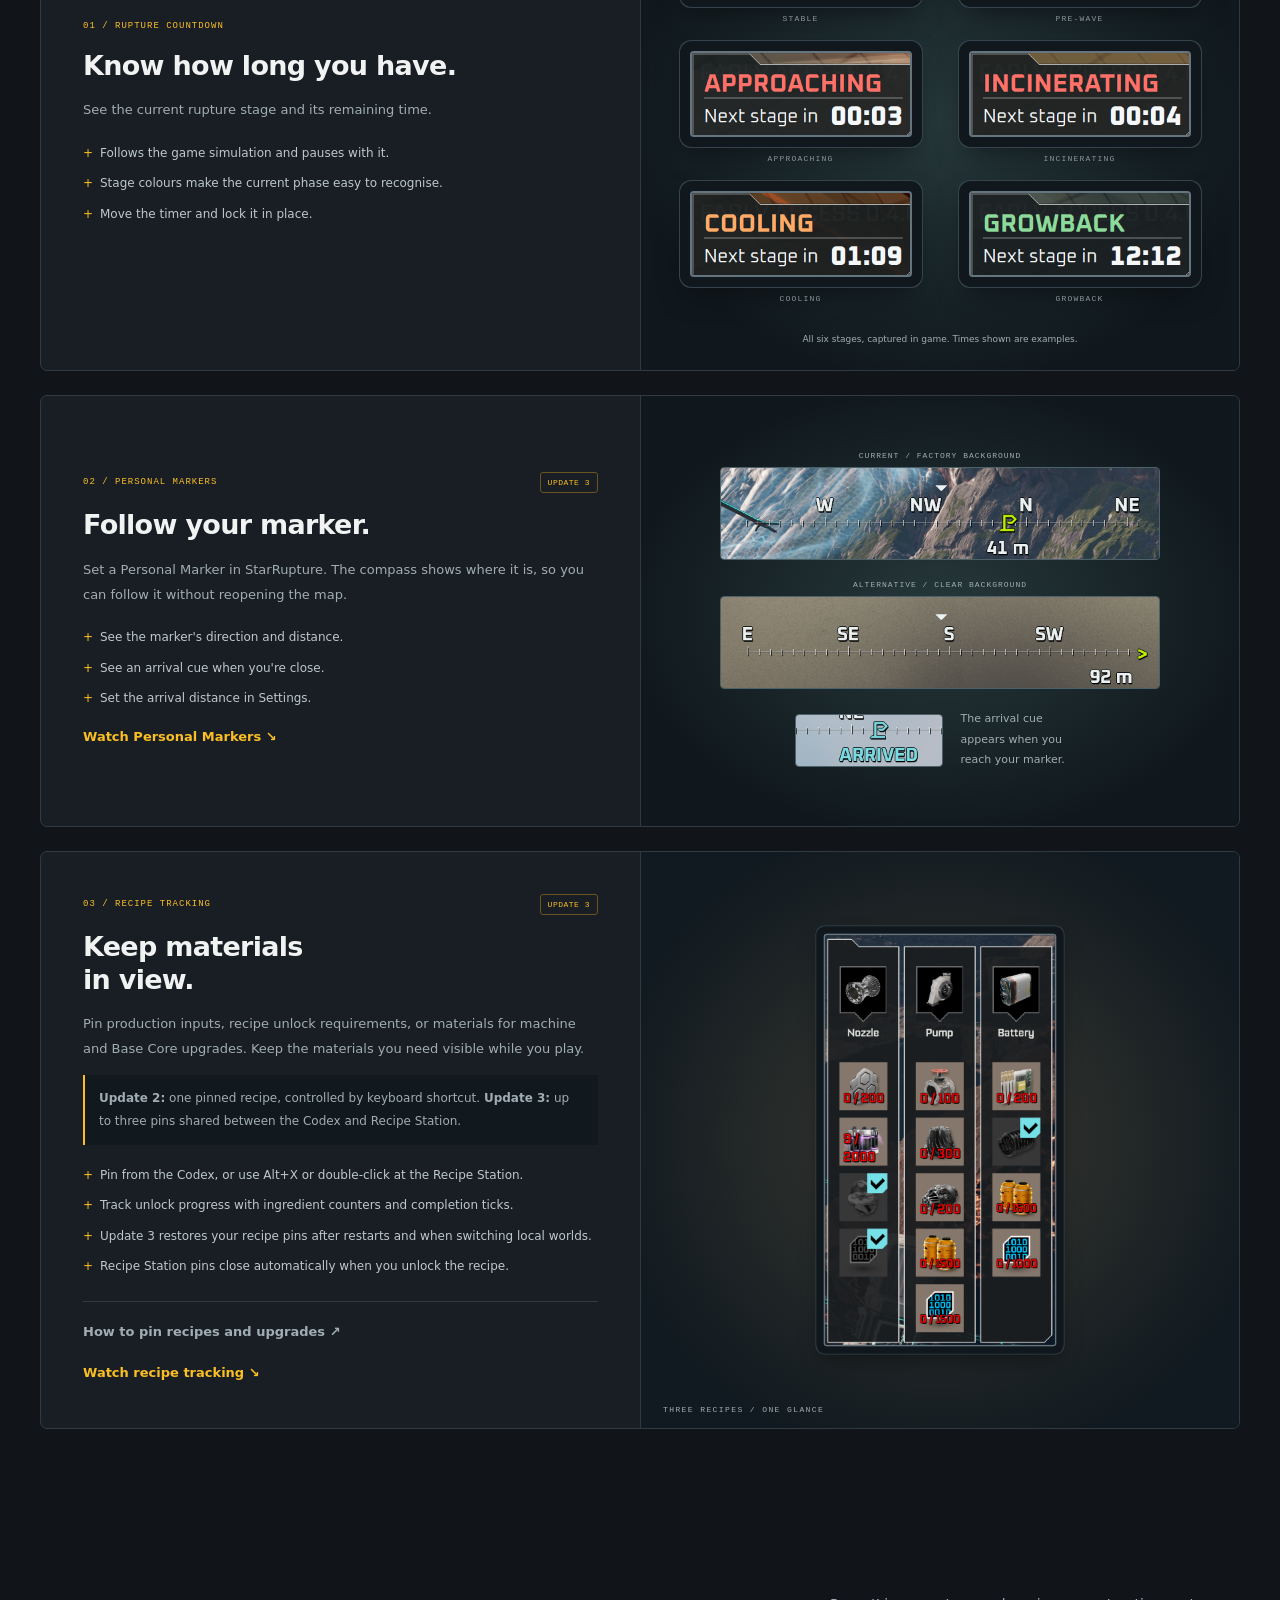
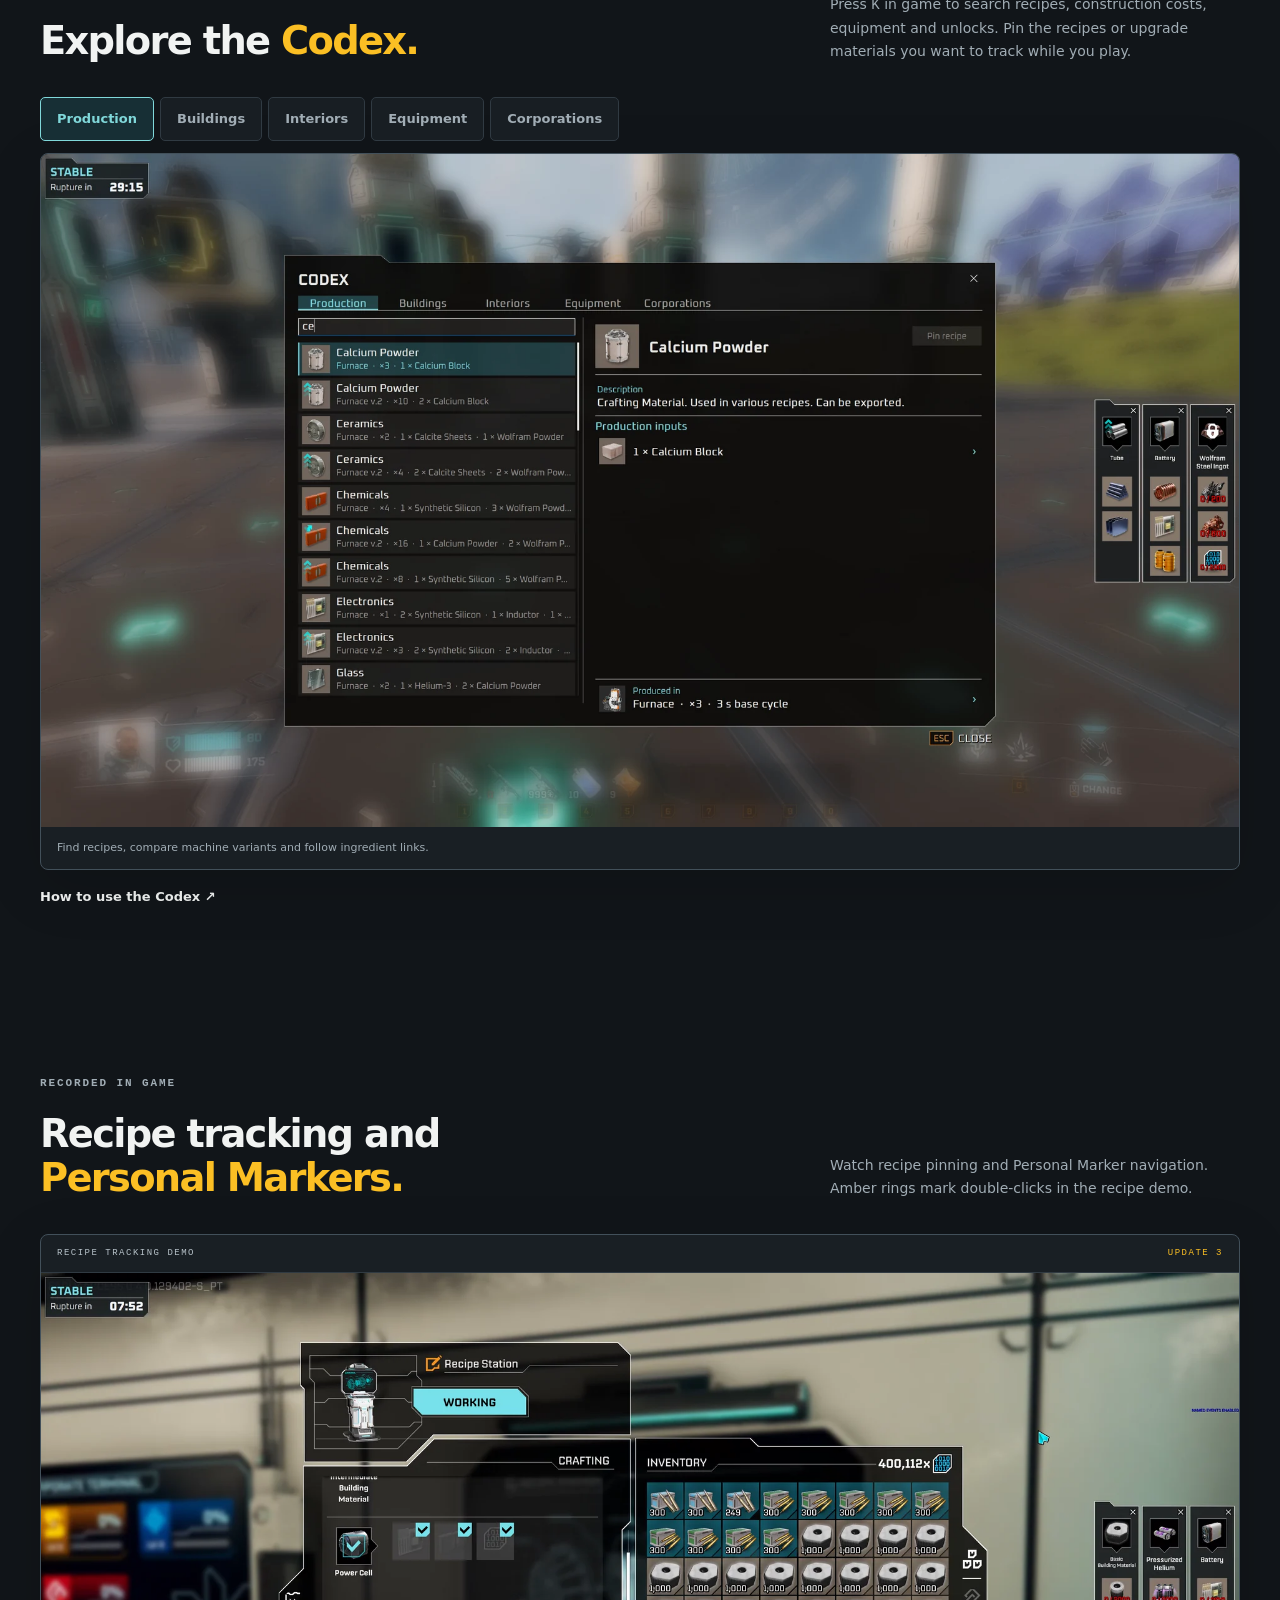
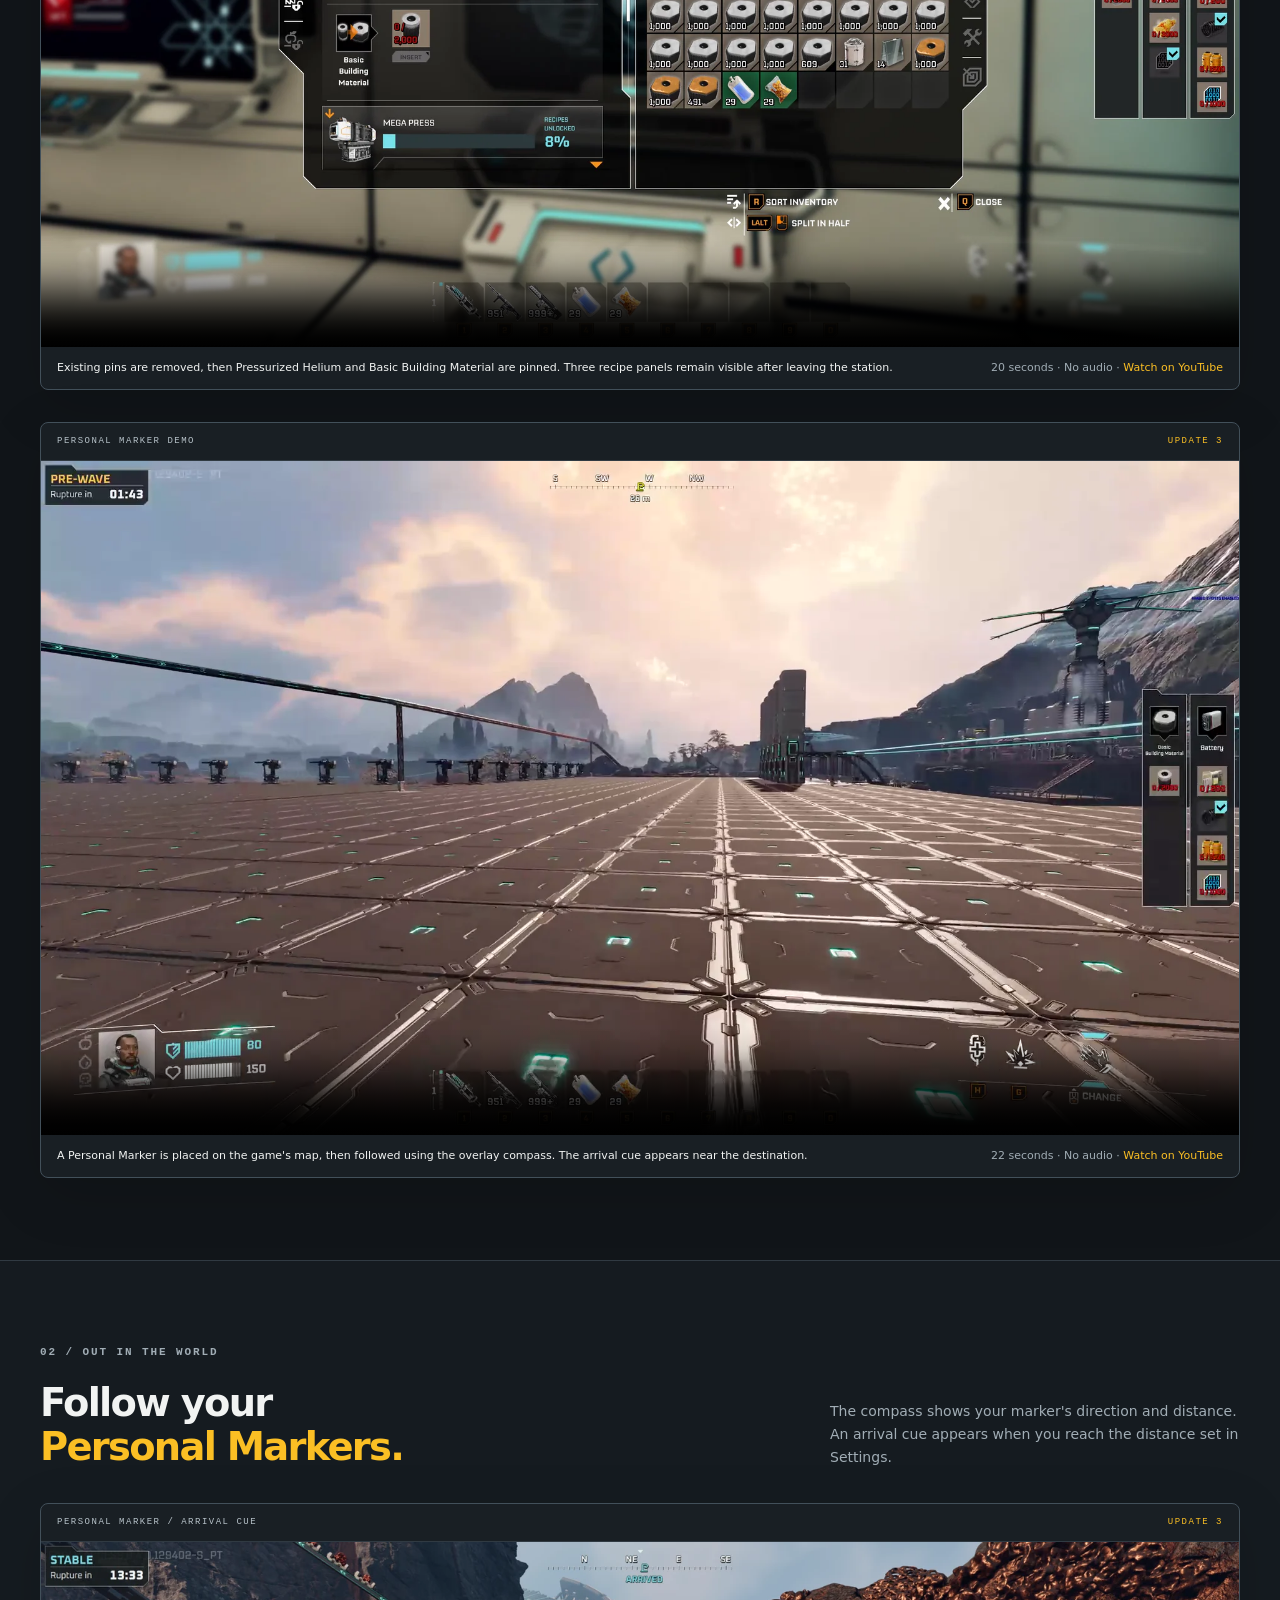
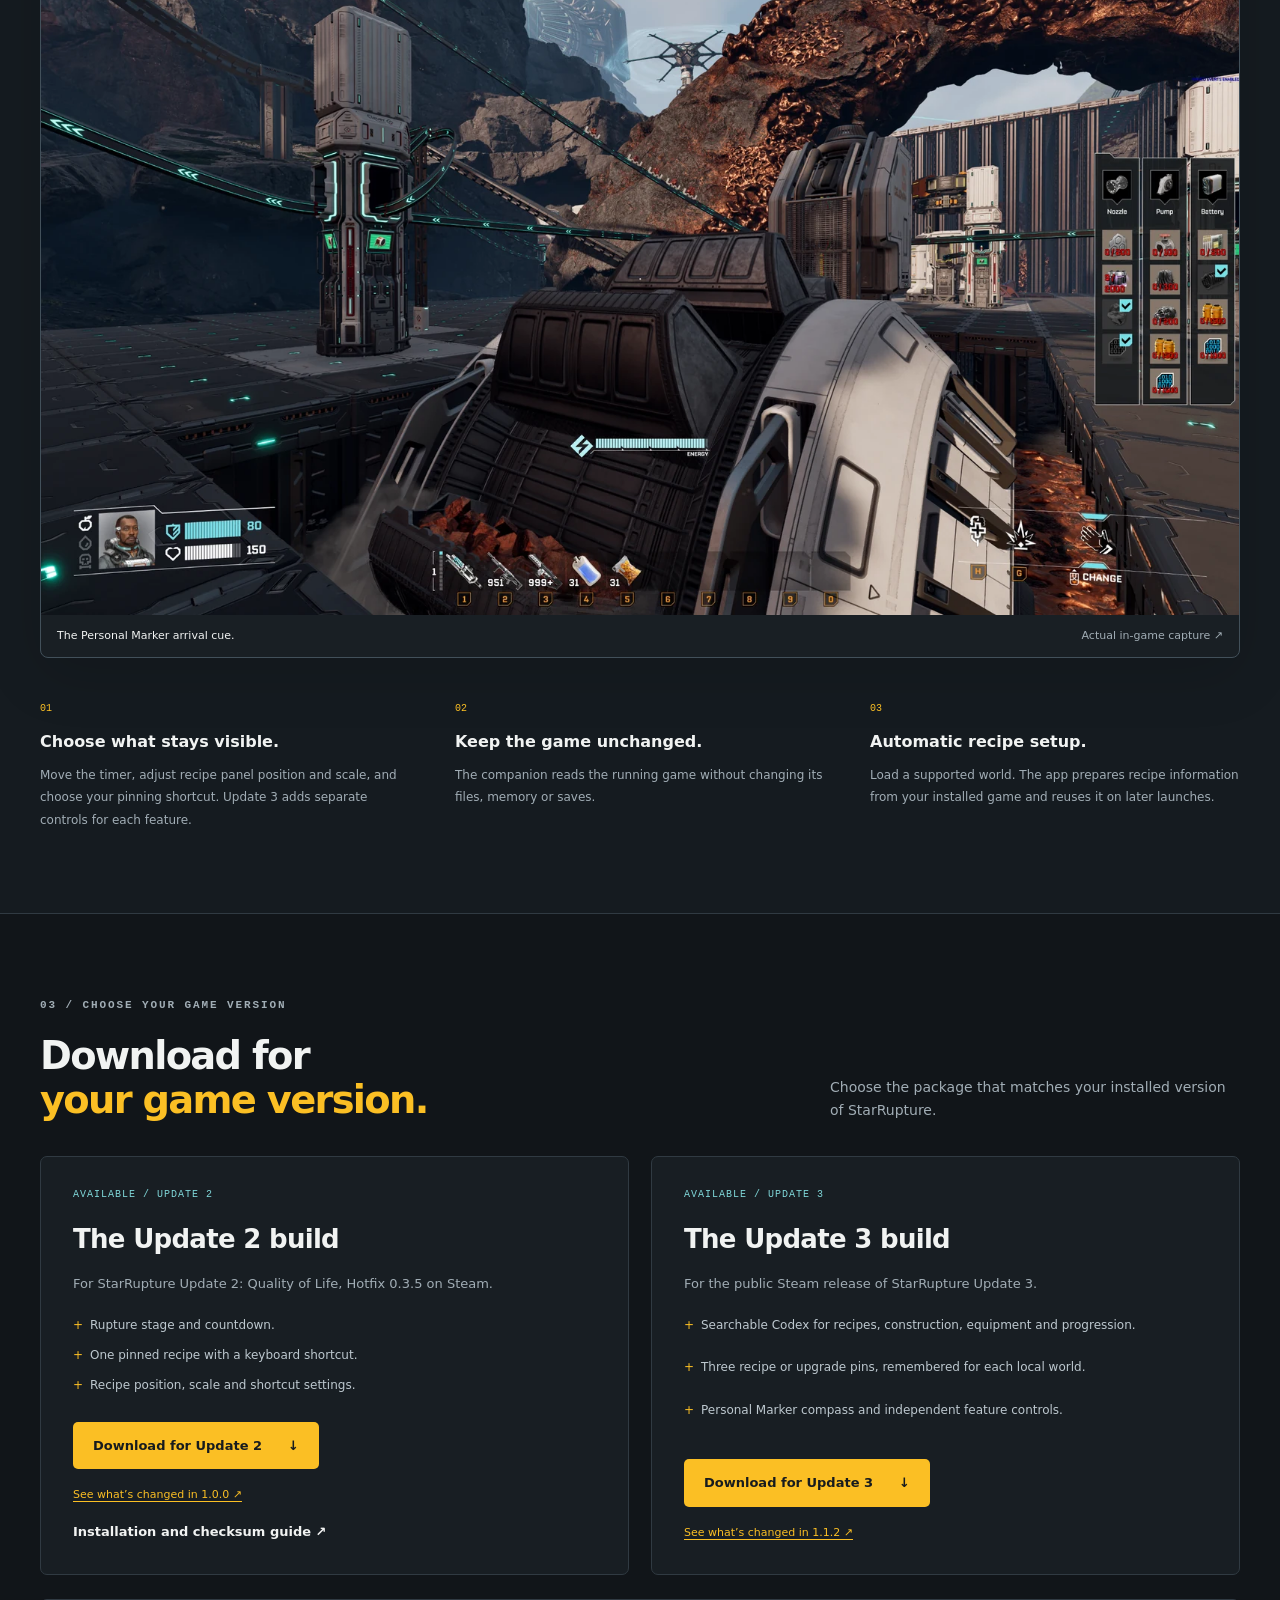
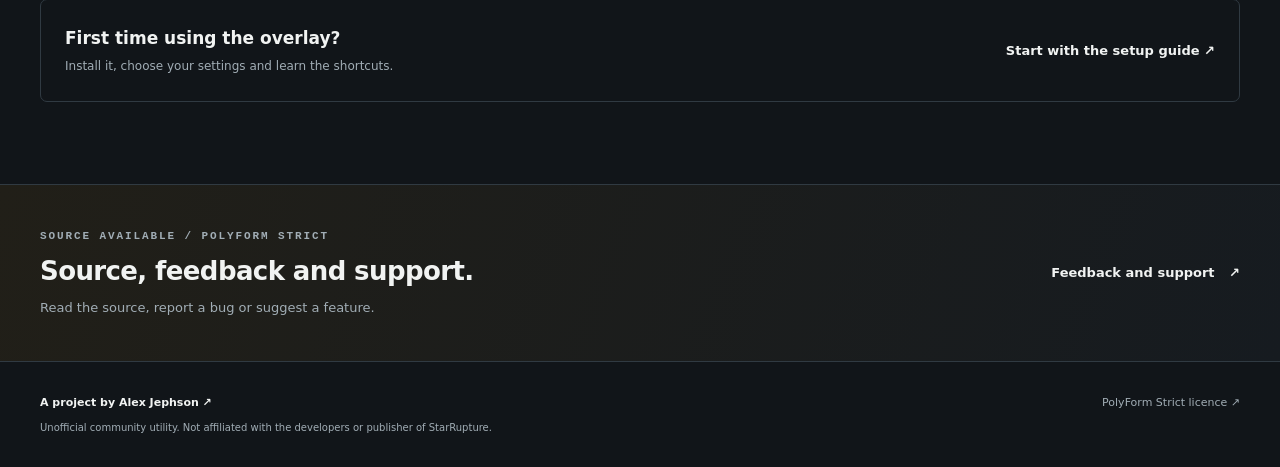
==== commit 46cb0306: "Link directly to StarRupture Overlay ZIP downloads" ====
--- a/site/website/index.html
+++ b/site/website/index.html
@@ -73,7 +73,7 @@
     </section>
     <section class="wrap section game-demos" id="video-demos"><div class="section-heading"><div><p class="eyebrow">RECORDED IN GAME</p><h2>Recipe tracking and<br><span class="amber">Personal Markers.</span></h2></div><p>Watch recipe pinning and Personal Marker navigation. Amber rings mark double-clicks in the recipe demo.</p></div><figure class="game-frame demo-player" id="recipe-demo"><div class="frame-bar"><span>RECIPE TRACKING DEMO</span><span class="preview-label">UPDATE 3</span></div><video controls playsinline preload="none" poster="assets/video/recipe-tracking-poster.webp" width="1920" height="1080" aria-label="Recipe pinning demonstration" aria-describedby="recipe-demo-caption"><source src="assets/video/recipe-tracking-demo.mp4" type="video/mp4"><p>Your browser cannot play this video. <a href="assets/video/recipe-tracking-demo.mp4">Download the recipe tracking demo</a>.</p></video><figcaption id="recipe-demo-caption"><span>Existing pins are removed, then Pressurized Helium and Basic Building Material are pinned. Three recipe panels remain visible after leaving the station.</span><span>20 seconds · No audio · <a href="https://www.youtube.com/watch?v=gaKTaWLF_RE">Watch on YouTube</a></span></figcaption></figure><figure class="game-frame demo-player" id="marker-demo"><div class="frame-bar"><span>PERSONAL MARKER DEMO</span><span class="preview-label">UPDATE 3</span></div><video controls playsinline preload="none" poster="assets/video/personal-marker-poster.webp" width="1920" height="1080" aria-label="Setting and following a Personal Marker" aria-describedby="marker-demo-caption"><source src="assets/video/personal-marker-demo.mp4" type="video/mp4"><p>Your browser cannot play this video. <a href="assets/video/personal-marker-demo.mp4">Download the Personal Marker demo</a>.</p></video><figcaption id="marker-demo-caption"><span>A Personal Marker is placed on the game's map, then followed using the overlay compass. The arrival cue appears near the destination.</span><span>22 seconds · No audio · <a href="https://www.youtube.com/watch?v=83YASCr2vE8">Watch on YouTube</a></span></figcaption></figure></section>
     <section class="game-band" id="in-game"><div class="wrap section"><div class="section-heading"><div><p class="eyebrow">02 / OUT IN THE WORLD</p><h2>Follow your<br><span class="amber">Personal Markers.</span></h2></div><p>The compass shows your marker's direction and distance. An arrival cue appears when you reach the distance set in Settings.</p></div><figure class="game-frame"><div class="frame-bar"><span>PERSONAL MARKER / ARRIVAL CUE</span><span class="preview-label">UPDATE 3</span></div><a href="assets/personal-marker-arrival.png" target="_blank" rel="noopener" aria-label="Open full-size Personal Marker screenshot"><img src="assets/personal-marker-arrival.webp" width="1600" height="899" loading="lazy" alt="In-game view near a factory with ARRIVED displayed below a Personal Marker on the overlay compass."></a><figcaption><span>The Personal Marker arrival cue.</span><span>Actual in-game capture <span aria-hidden="true">↗</span></span></figcaption></figure><div class="quiet-facts"><div><span class="fact-number">01</span><h3>Choose what stays visible.</h3><p>Move the timer, adjust recipe panel position and scale, and choose your pinning shortcut. Update 3 adds separate controls for each feature.</p></div><div><span class="fact-number">02</span><h3>Keep the game unchanged.</h3><p>The companion reads the running game without changing its files, memory or saves.</p></div><div><span class="fact-number">03</span><h3>Automatic recipe setup.</h3><p>Load a supported world. The app prepares recipe information from your installed game and reuses it on later launches.</p></div></div></div></section>
-    <section id="get-started" class="wrap section downloads"><div class="section-heading"><div><p class="eyebrow">03 / CHOOSE YOUR GAME VERSION</p><h2>Download for<br><span class="amber">your game version.</span></h2></div><p>Choose the package that matches your installed version of StarRupture.</p></div><div class="download-grid"><article class="download-card"><span class="download-channel">AVAILABLE / UPDATE 2</span><h3>The Update 2 build</h3><p>For StarRupture Update 2: Quality of Life, Hotfix 0.3.5 on Steam.</p><ul class="feature-points"><li>Rupture stage and countdown.</li><li>One pinned recipe with a keyboard shortcut.</li><li>Recipe position, scale and shortcut settings.</li></ul><a class="button primary" href="https://github.com/ahjephson/star-rupture-overlay/releases/tag/v1.0.0">Download for Update 2 <span aria-hidden="true">↓</span></a><a class="text-link" href="guides/install.html">Installation and checksum guide ↗</a></article><article class="download-card"><span class="download-channel">AVAILABLE / UPDATE 3</span><h3>The Update 3 build</h3><p>For the public Steam release of StarRupture Update 3.</p><ul class="feature-points"><li>Searchable Codex for recipes, construction, equipment and progression.</li><li>Three recipe or upgrade pins, remembered for each local world.</li><li>Personal Marker compass and independent feature controls.</li></ul><a class="button primary" href="https://github.com/ahjephson/star-rupture-overlay/releases/tag/v1.1.2">Download for Update 3 <span aria-hidden="true">↓</span></a><p class="release-note">See what changed in <a href="https://github.com/ahjephson/star-rupture-overlay/releases/tag/v1.1.2">version 1.1.2 ↗</a>.</p></article></div><div class="guide-strip"><div><h3>First time using the overlay?</h3><p>Install it, choose your settings and learn the shortcuts.</p></div><a class="text-link" href="guides/install.html">Start with the setup guide ↗</a></div></section>
+    <section id="get-started" class="wrap section downloads"><div class="section-heading"><div><p class="eyebrow">03 / CHOOSE YOUR GAME VERSION</p><h2>Download for<br><span class="amber">your game version.</span></h2></div><p>Choose the package that matches your installed version of StarRupture.</p></div><div class="download-grid"><article class="download-card"><span class="download-channel">AVAILABLE / UPDATE 2</span><h3>The Update 2 build</h3><p>For StarRupture Update 2: Quality of Life, Hotfix 0.3.5 on Steam.</p><ul class="feature-points"><li>Rupture stage and countdown.</li><li>One pinned recipe with a keyboard shortcut.</li><li>Recipe position, scale and shortcut settings.</li></ul><a class="button primary" href="https://ahjephson.dev/star-rupture-overlay/downloads/starrupture-overlay-v1.0.0-windows-x64.zip">Download for Update 2 <span aria-hidden="true">↓</span></a><p class="release-note"><a href="https://github.com/ahjephson/star-rupture-overlay/releases/tag/v1.0.0">See what’s changed in 1.0.0 ↗</a></p><a class="text-link" href="guides/install.html">Installation and checksum guide ↗</a></article><article class="download-card"><span class="download-channel">AVAILABLE / UPDATE 3</span><h3>The Update 3 build</h3><p>For the public Steam release of StarRupture Update 3.</p><ul class="feature-points"><li>Searchable Codex for recipes, construction, equipment and progression.</li><li>Three recipe or upgrade pins, remembered for each local world.</li><li>Personal Marker compass and independent feature controls.</li></ul><a class="button primary" href="https://ahjephson.dev/star-rupture-overlay/downloads/starrupture-overlay-v1.1.2-windows-x64.zip">Download for Update 3 <span aria-hidden="true">↓</span></a><p class="release-note"><a href="https://github.com/ahjephson/star-rupture-overlay/releases/tag/v1.1.2">See what’s changed in 1.1.2 ↗</a></p></article></div><div class="guide-strip"><div><h3>First time using the overlay?</h3><p>Install it, choose your settings and learn the shortcuts.</p></div><a class="text-link" href="guides/install.html">Start with the setup guide ↗</a></div></section>
     <section class="closing"><div class="wrap closing-inner"><div><p class="eyebrow">SOURCE AVAILABLE / POLYFORM STRICT</p><h2>Source, feedback and support.</h2><p>Read the source, report a bug or suggest a feature.</p></div><a class="text-link" href="https://github.com/ahjephson/star-rupture-overlay/issues">Feedback and support <span aria-hidden="true">↗</span></a></div></section>
   </main>
   <footer class="wrap footer"><div><a class="footer-brand" href="https://ahjephson.dev/">A project by Alex Jephson <span aria-hidden="true">↗</span></a><p>Unofficial community utility. Not affiliated with the developers or publisher of StarRupture.</p></div><a href="https://github.com/ahjephson/star-rupture-overlay/blob/main/LICENSE">PolyForm Strict licence ↗</a></footer>
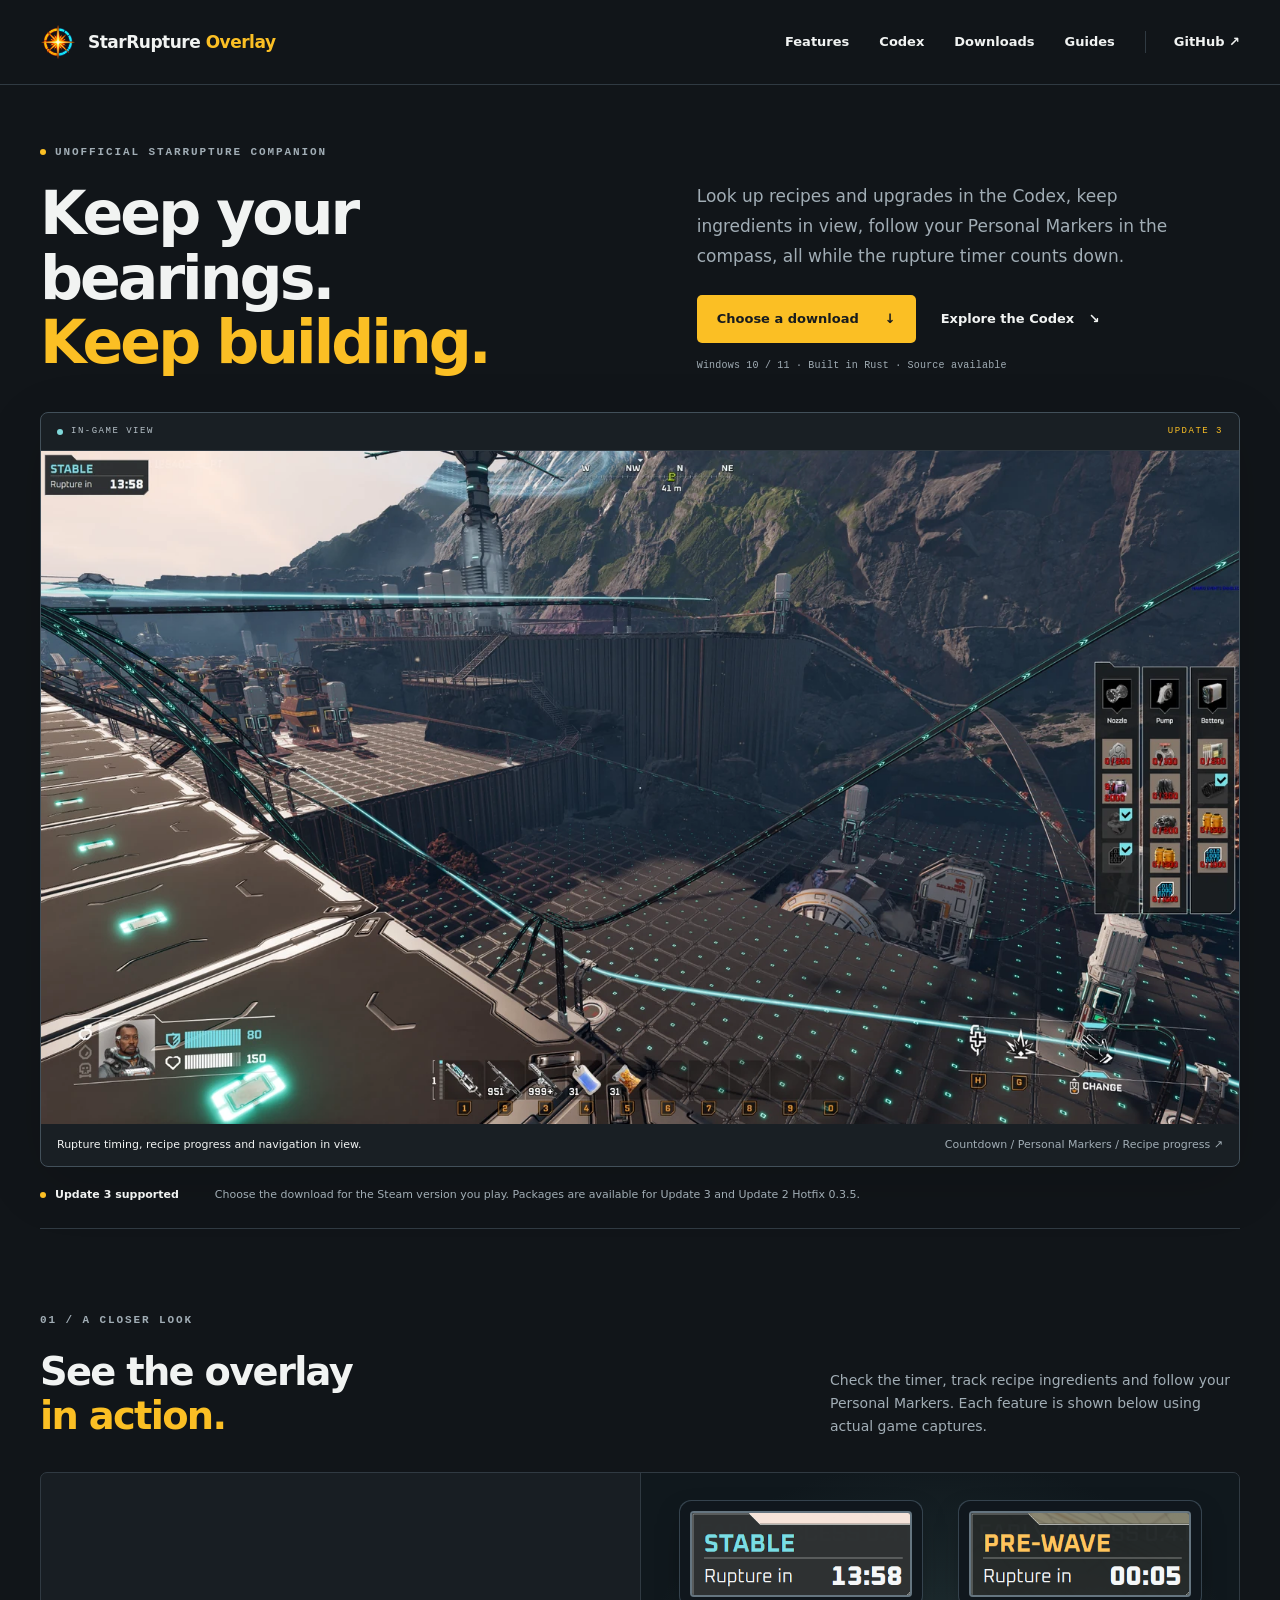
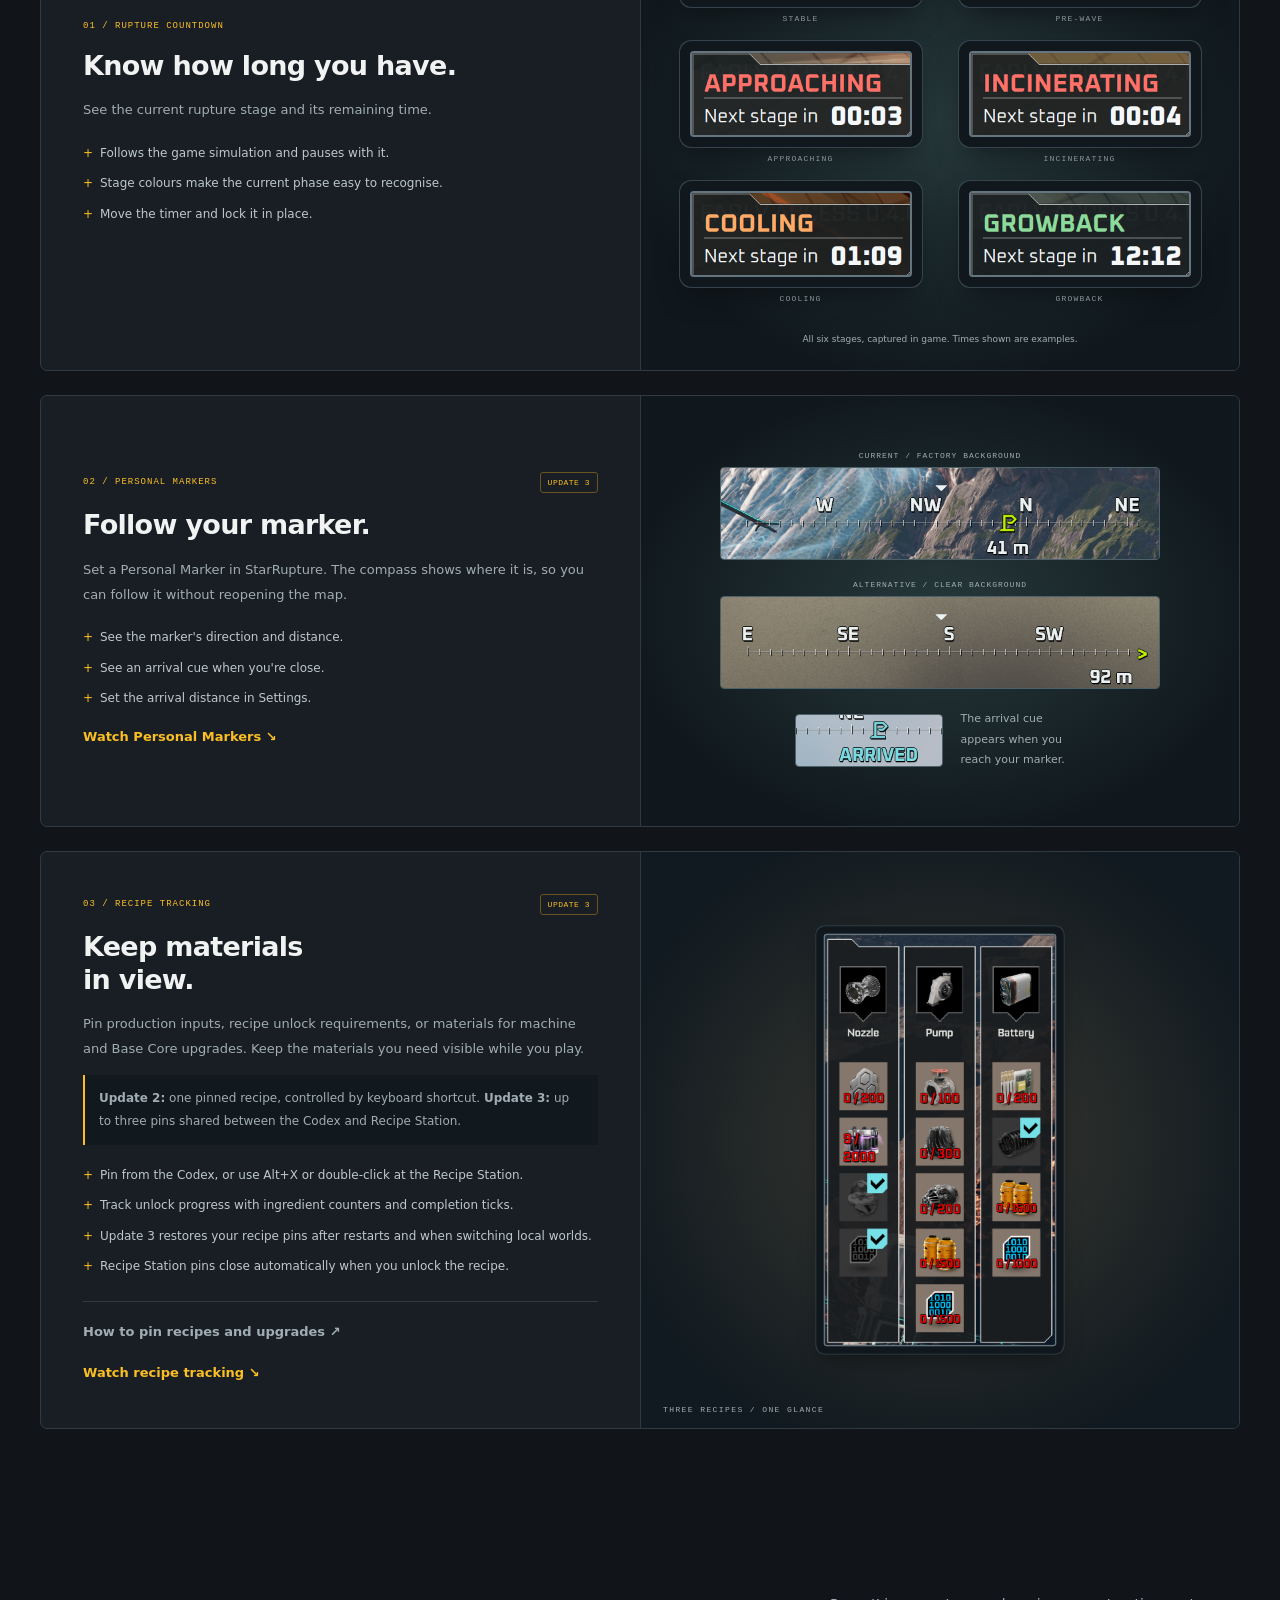
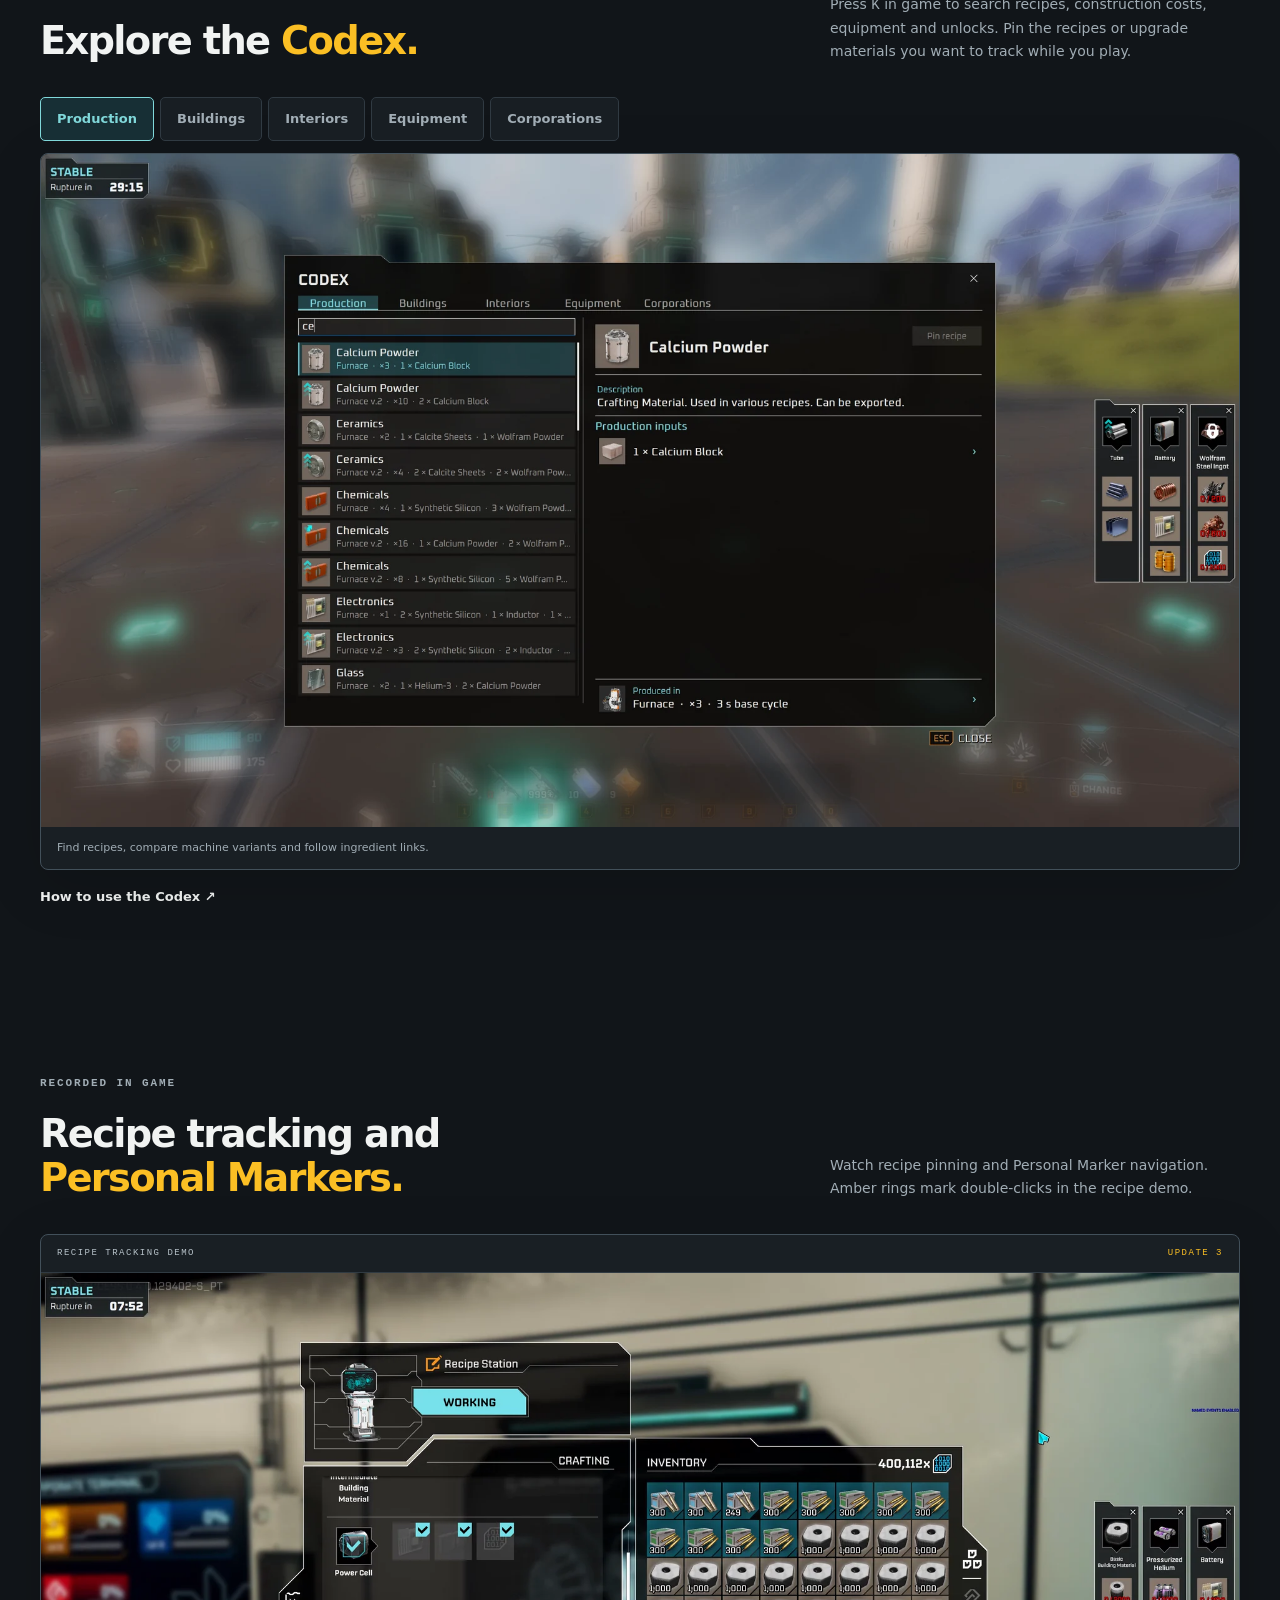
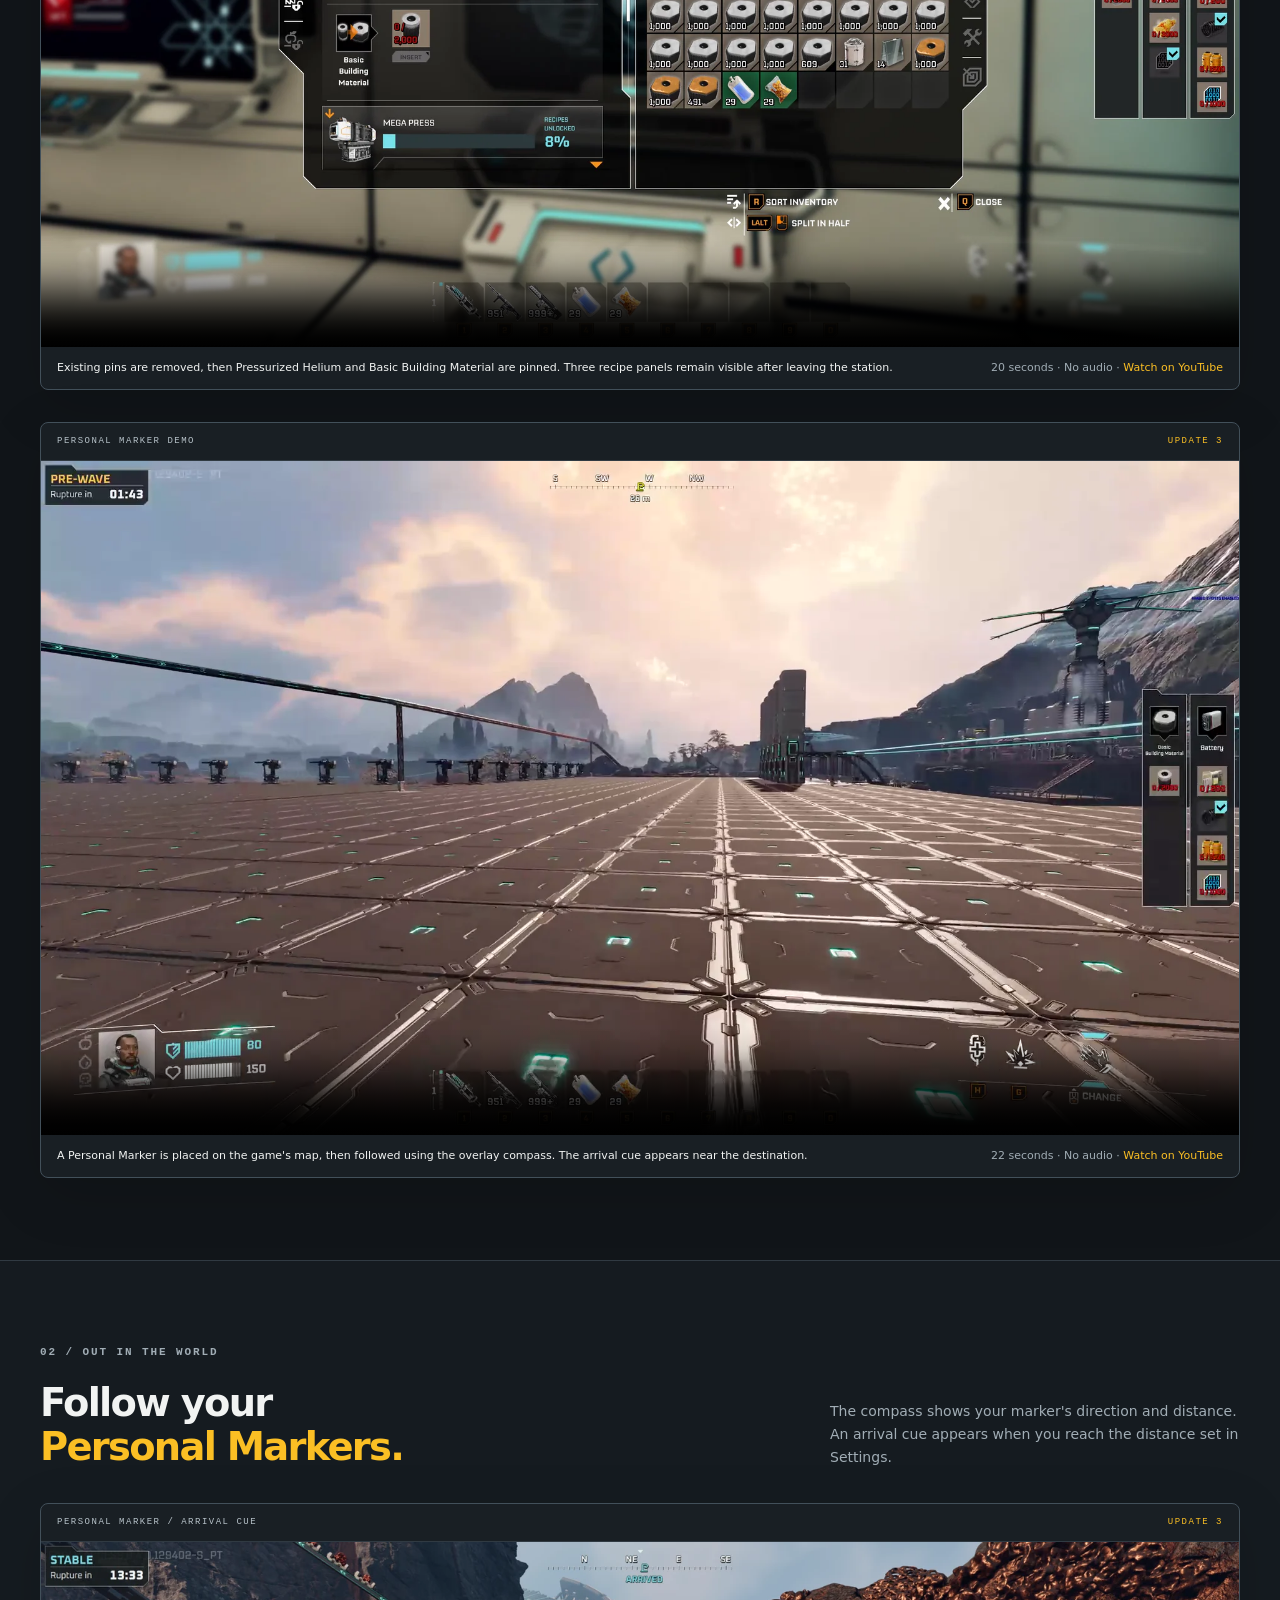
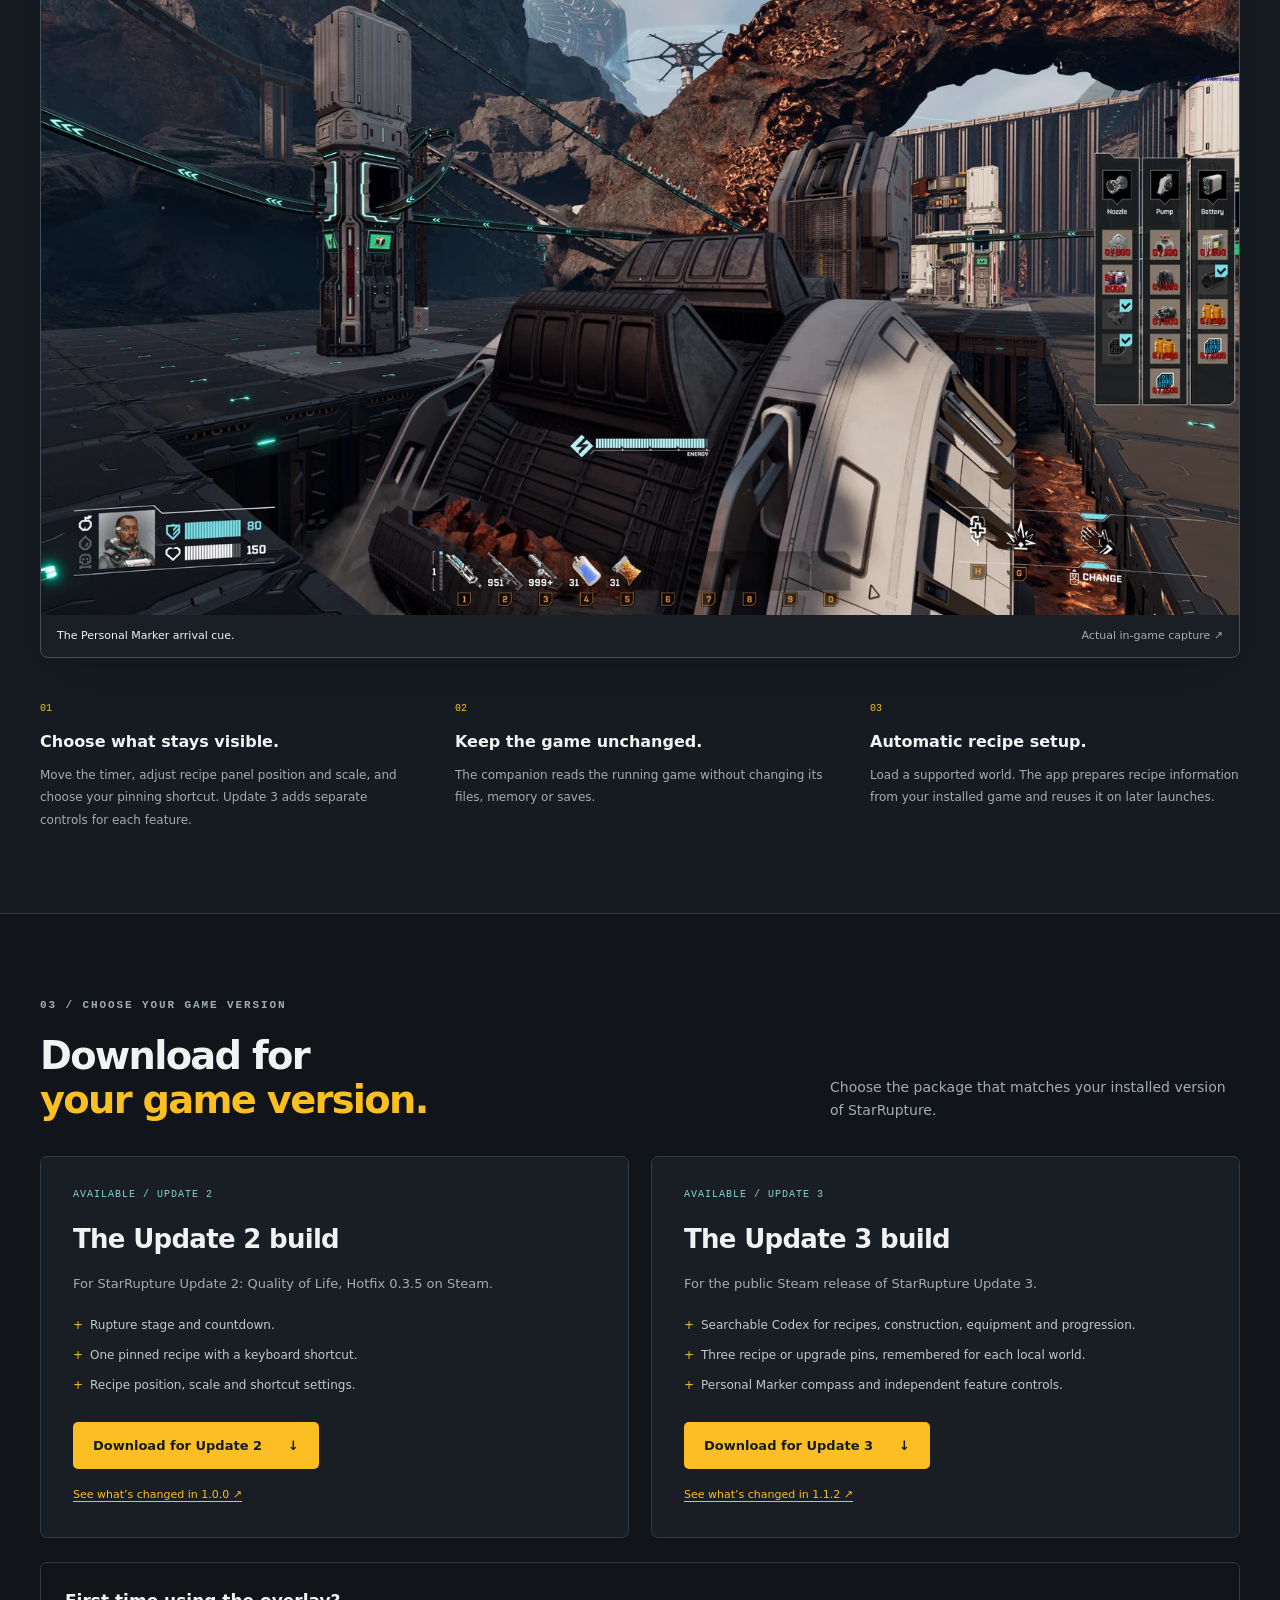
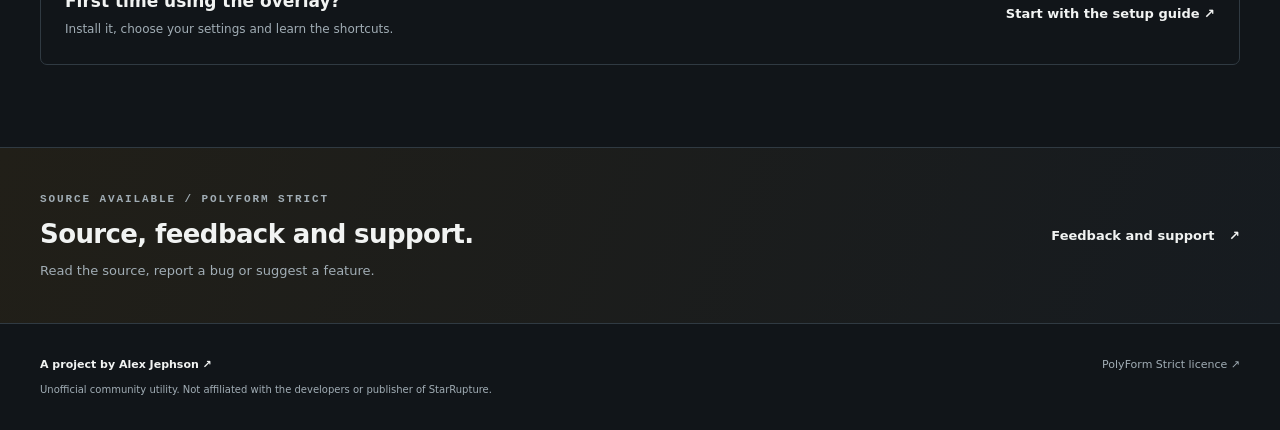
==== commit 2fa15a43: "Align download cards and update homepage copy" ====
--- a/site/website/index.html
+++ b/site/website/index.html
@@ -5,16 +5,16 @@
   <meta name="viewport" content="width=device-width, initial-scale=1">
   <meta name="robots" content="noindex,nofollow">
   <meta name="theme-color" content="#111519">
-  <meta name="description" content="An unofficial Windows companion for StarRupture with an in-game Codex, recipe pins, a rupture timer and a Personal Marker compass.">
+  <meta name="description" content="Look up recipes and upgrades in the Codex, keep ingredients in view, follow your Personal Markers in the compass, all while the rupture timer counts down.">
   <title>StarRupture Overlay | Codex, Recipe Pins &amp; Rupture Timer</title>
   <link rel="icon" href="assets/overlay-mark.png">
-  <link rel="stylesheet" href="styles.css?v=codex-1">
+  <link rel="stylesheet" href="styles.css?v=download-alignment">
 <!-- SEO:start -->
 <link rel="canonical" href="https://ahjephson.dev/star-rupture-overlay/">
 <meta property="og:type" content="website">
 <meta property="og:site_name" content="StarRupture Overlay">
 <meta property="og:title" content="StarRupture Overlay | Codex, Recipe Pins &amp; Rupture Timer">
-<meta property="og:description" content="An unofficial Windows companion for StarRupture with an in-game Codex, recipe pins, a rupture timer and a Personal Marker compass.">
+<meta property="og:description" content="Look up recipes and upgrades in the Codex, keep ingredients in view, follow your Personal Markers in the compass, all while the rupture timer counts down.">
 <meta property="og:url" content="https://ahjephson.dev/star-rupture-overlay/">
 <meta property="og:image" content="https://ahjephson.dev/star-rupture-overlay/assets/in-game-overview.webp">
 <meta property="og:image:width" content="1600">
@@ -22,10 +22,10 @@
 <meta property="og:image:alt" content="StarRupture Overlay showing the timer, Personal Marker compass and recipe tracker in game.">
 <meta name="twitter:card" content="summary_large_image">
 <meta name="twitter:title" content="StarRupture Overlay | Codex, Recipe Pins &amp; Rupture Timer">
-<meta name="twitter:description" content="An unofficial Windows companion for StarRupture with an in-game Codex, recipe pins, a rupture timer and a Personal Marker compass.">
+<meta name="twitter:description" content="Look up recipes and upgrades in the Codex, keep ingredients in view, follow your Personal Markers in the compass, all while the rupture timer counts down.">
 <meta name="twitter:image" content="https://ahjephson.dev/star-rupture-overlay/assets/in-game-overview.webp">
 <meta name="twitter:image:alt" content="StarRupture Overlay showing the timer, Personal Marker compass and recipe tracker in game.">
-<script type="application/ld+json">{"@context":"https://schema.org","@graph":[{"@type":"WebPage","@id":"https://ahjephson.dev/star-rupture-overlay/#page","url":"https://ahjephson.dev/star-rupture-overlay/","name":"StarRupture Overlay | Codex, Recipe Pins & Rupture Timer","description":"An unofficial Windows companion for StarRupture with an in-game Codex, recipe pins, a rupture timer and a Personal Marker compass.","inLanguage":"en","primaryImageOfPage":{"@type":"ImageObject","url":"https://ahjephson.dev/star-rupture-overlay/assets/in-game-overview.webp","width":1600,"height":899},"about":{"@id":"https://ahjephson.dev/star-rupture-overlay/#application"}},{"@type":"SoftwareApplication","@id":"https://ahjephson.dev/star-rupture-overlay/#application","name":"StarRupture Overlay","url":"https://ahjephson.dev/star-rupture-overlay/","description":"An unofficial Windows companion for StarRupture with an in-game Codex, recipe pins, a rupture timer and a Personal Marker compass.","applicationCategory":"UtilitiesApplication","operatingSystem":"Windows 10 or Windows 11 (64-bit)","isAccessibleForFree":true,"author":{"@type":"Person","name":"Alex Jephson","url":"https://ahjephson.dev/"},"license":"https://github.com/ahjephson/star-rupture-overlay/blob/main/LICENSE","installUrl":"https://ahjephson.dev/star-rupture-overlay/guides/install.html","softwareHelp":{"@type":"WebPage","url":"https://ahjephson.dev/star-rupture-overlay/guides/help.html"},"screenshot":"https://ahjephson.dev/star-rupture-overlay/assets/in-game-overview.webp"}]}</script>
+<script type="application/ld+json">{"@context":"https://schema.org","@graph":[{"@type":"WebPage","@id":"https://ahjephson.dev/star-rupture-overlay/#page","url":"https://ahjephson.dev/star-rupture-overlay/","name":"StarRupture Overlay | Codex, Recipe Pins & Rupture Timer","description":"Look up recipes and upgrades in the Codex, keep ingredients in view, follow your Personal Markers in the compass, all while the rupture timer counts down.","inLanguage":"en","primaryImageOfPage":{"@type":"ImageObject","url":"https://ahjephson.dev/star-rupture-overlay/assets/in-game-overview.webp","width":1600,"height":899},"about":{"@id":"https://ahjephson.dev/star-rupture-overlay/#application"}},{"@type":"SoftwareApplication","@id":"https://ahjephson.dev/star-rupture-overlay/#application","name":"StarRupture Overlay","url":"https://ahjephson.dev/star-rupture-overlay/","description":"Look up recipes and upgrades in the Codex, keep ingredients in view, follow your Personal Markers in the compass, all while the rupture timer counts down.","applicationCategory":"UtilitiesApplication","operatingSystem":"Windows 10 or Windows 11 (64-bit)","isAccessibleForFree":true,"author":{"@type":"Person","name":"Alex Jephson","url":"https://ahjephson.dev/"},"license":"https://github.com/ahjephson/star-rupture-overlay/blob/main/LICENSE","installUrl":"https://ahjephson.dev/star-rupture-overlay/guides/install.html","softwareHelp":{"@type":"WebPage","url":"https://ahjephson.dev/star-rupture-overlay/guides/help.html"},"screenshot":"https://ahjephson.dev/star-rupture-overlay/assets/in-game-overview.webp"}]}</script>
 <!-- SEO:end -->
 </head>
 <body>
@@ -36,7 +36,7 @@
   </div></header>
   <main id="main">
     <section class="hero wrap">
-      <div class="hero-top"><div><p class="eyebrow"><span class="dot"></span> UNOFFICIAL STARRUPTURE COMPANION</p><h1>Keep your bearings.<br><span>Keep building.</span></h1></div><div class="hero-copy"><p>Look up recipes and upgrades in the Codex, keep ingredients in view, and follow your Personal Markers while the rupture timer counts down.</p><div class="actions"><a class="button primary" href="#get-started">Choose a download <span aria-hidden="true">↓</span></a><a class="text-link" href="#codex">Explore the Codex <span aria-hidden="true">↘</span></a></div><p class="small muted">Windows 10 / 11 · Built in Rust · Source available</p></div></div>
+      <div class="hero-top"><div><p class="eyebrow"><span class="dot"></span> UNOFFICIAL STARRUPTURE COMPANION</p><h1>Keep your bearings.<br><span>Keep building.</span></h1></div><div class="hero-copy"><p>Look up recipes and upgrades in the Codex, keep ingredients in view, follow your Personal Markers in the compass, all while the rupture timer counts down.</p><div class="actions"><a class="button primary" href="#get-started">Choose a download <span aria-hidden="true">↓</span></a><a class="text-link" href="#codex">Explore the Codex <span aria-hidden="true">↘</span></a></div><p class="small muted">Windows 10 / 11 · Built in Rust · Source available</p></div></div>
       <figure class="game-frame hero-shot"><div class="frame-bar"><span><span class="live-dot"></span> IN-GAME VIEW</span><span class="preview-label">UPDATE 3</span></div><a href="assets/in-game-overview.png" target="_blank" rel="noopener" aria-label="Open full-size in-game screenshot"><img src="assets/in-game-overview.webp" width="1600" height="899" fetchpriority="high" alt="StarRupture factory with a rupture countdown at top left, a Personal Marker on the compass and three pinned recipe panels on the right."></a><figcaption><span>Rupture timing, recipe progress and navigation in view.</span><span>Countdown / Personal Markers / Recipe progress <span aria-hidden="true">↗</span></span></figcaption></figure>
       <div class="compatibility"><p><span class="dot"></span><strong>Update 3 supported</strong></p><p>Choose the download for the Steam version you play. Packages are available for Update 3 and Update 2 Hotfix 0.3.5.</p></div>
     </section>
@@ -73,7 +73,7 @@
     </section>
     <section class="wrap section game-demos" id="video-demos"><div class="section-heading"><div><p class="eyebrow">RECORDED IN GAME</p><h2>Recipe tracking and<br><span class="amber">Personal Markers.</span></h2></div><p>Watch recipe pinning and Personal Marker navigation. Amber rings mark double-clicks in the recipe demo.</p></div><figure class="game-frame demo-player" id="recipe-demo"><div class="frame-bar"><span>RECIPE TRACKING DEMO</span><span class="preview-label">UPDATE 3</span></div><video controls playsinline preload="none" poster="assets/video/recipe-tracking-poster.webp" width="1920" height="1080" aria-label="Recipe pinning demonstration" aria-describedby="recipe-demo-caption"><source src="assets/video/recipe-tracking-demo.mp4" type="video/mp4"><p>Your browser cannot play this video. <a href="assets/video/recipe-tracking-demo.mp4">Download the recipe tracking demo</a>.</p></video><figcaption id="recipe-demo-caption"><span>Existing pins are removed, then Pressurized Helium and Basic Building Material are pinned. Three recipe panels remain visible after leaving the station.</span><span>20 seconds · No audio · <a href="https://www.youtube.com/watch?v=gaKTaWLF_RE">Watch on YouTube</a></span></figcaption></figure><figure class="game-frame demo-player" id="marker-demo"><div class="frame-bar"><span>PERSONAL MARKER DEMO</span><span class="preview-label">UPDATE 3</span></div><video controls playsinline preload="none" poster="assets/video/personal-marker-poster.webp" width="1920" height="1080" aria-label="Setting and following a Personal Marker" aria-describedby="marker-demo-caption"><source src="assets/video/personal-marker-demo.mp4" type="video/mp4"><p>Your browser cannot play this video. <a href="assets/video/personal-marker-demo.mp4">Download the Personal Marker demo</a>.</p></video><figcaption id="marker-demo-caption"><span>A Personal Marker is placed on the game's map, then followed using the overlay compass. The arrival cue appears near the destination.</span><span>22 seconds · No audio · <a href="https://www.youtube.com/watch?v=83YASCr2vE8">Watch on YouTube</a></span></figcaption></figure></section>
     <section class="game-band" id="in-game"><div class="wrap section"><div class="section-heading"><div><p class="eyebrow">02 / OUT IN THE WORLD</p><h2>Follow your<br><span class="amber">Personal Markers.</span></h2></div><p>The compass shows your marker's direction and distance. An arrival cue appears when you reach the distance set in Settings.</p></div><figure class="game-frame"><div class="frame-bar"><span>PERSONAL MARKER / ARRIVAL CUE</span><span class="preview-label">UPDATE 3</span></div><a href="assets/personal-marker-arrival.png" target="_blank" rel="noopener" aria-label="Open full-size Personal Marker screenshot"><img src="assets/personal-marker-arrival.webp" width="1600" height="899" loading="lazy" alt="In-game view near a factory with ARRIVED displayed below a Personal Marker on the overlay compass."></a><figcaption><span>The Personal Marker arrival cue.</span><span>Actual in-game capture <span aria-hidden="true">↗</span></span></figcaption></figure><div class="quiet-facts"><div><span class="fact-number">01</span><h3>Choose what stays visible.</h3><p>Move the timer, adjust recipe panel position and scale, and choose your pinning shortcut. Update 3 adds separate controls for each feature.</p></div><div><span class="fact-number">02</span><h3>Keep the game unchanged.</h3><p>The companion reads the running game without changing its files, memory or saves.</p></div><div><span class="fact-number">03</span><h3>Automatic recipe setup.</h3><p>Load a supported world. The app prepares recipe information from your installed game and reuses it on later launches.</p></div></div></div></section>
-    <section id="get-started" class="wrap section downloads"><div class="section-heading"><div><p class="eyebrow">03 / CHOOSE YOUR GAME VERSION</p><h2>Download for<br><span class="amber">your game version.</span></h2></div><p>Choose the package that matches your installed version of StarRupture.</p></div><div class="download-grid"><article class="download-card"><span class="download-channel">AVAILABLE / UPDATE 2</span><h3>The Update 2 build</h3><p>For StarRupture Update 2: Quality of Life, Hotfix 0.3.5 on Steam.</p><ul class="feature-points"><li>Rupture stage and countdown.</li><li>One pinned recipe with a keyboard shortcut.</li><li>Recipe position, scale and shortcut settings.</li></ul><a class="button primary" href="https://ahjephson.dev/star-rupture-overlay/downloads/starrupture-overlay-v1.0.0-windows-x64.zip">Download for Update 2 <span aria-hidden="true">↓</span></a><p class="release-note"><a href="https://github.com/ahjephson/star-rupture-overlay/releases/tag/v1.0.0">See what’s changed in 1.0.0 ↗</a></p><a class="text-link" href="guides/install.html">Installation and checksum guide ↗</a></article><article class="download-card"><span class="download-channel">AVAILABLE / UPDATE 3</span><h3>The Update 3 build</h3><p>For the public Steam release of StarRupture Update 3.</p><ul class="feature-points"><li>Searchable Codex for recipes, construction, equipment and progression.</li><li>Three recipe or upgrade pins, remembered for each local world.</li><li>Personal Marker compass and independent feature controls.</li></ul><a class="button primary" href="https://ahjephson.dev/star-rupture-overlay/downloads/starrupture-overlay-v1.1.2-windows-x64.zip">Download for Update 3 <span aria-hidden="true">↓</span></a><p class="release-note"><a href="https://github.com/ahjephson/star-rupture-overlay/releases/tag/v1.1.2">See what’s changed in 1.1.2 ↗</a></p></article></div><div class="guide-strip"><div><h3>First time using the overlay?</h3><p>Install it, choose your settings and learn the shortcuts.</p></div><a class="text-link" href="guides/install.html">Start with the setup guide ↗</a></div></section>
+    <section id="get-started" class="wrap section downloads"><div class="section-heading"><div><p class="eyebrow">03 / CHOOSE YOUR GAME VERSION</p><h2>Download for<br><span class="amber">your game version.</span></h2></div><p>Choose the package that matches your installed version of StarRupture.</p></div><div class="download-grid"><article class="download-card"><span class="download-channel">AVAILABLE / UPDATE 2</span><h3>The Update 2 build</h3><p>For StarRupture Update 2: Quality of Life, Hotfix 0.3.5 on Steam.</p><ul class="feature-points"><li>Rupture stage and countdown.</li><li>One pinned recipe with a keyboard shortcut.</li><li>Recipe position, scale and shortcut settings.</li></ul><a class="button primary" href="https://ahjephson.dev/star-rupture-overlay/downloads/starrupture-overlay-v1.0.0-windows-x64.zip">Download for Update 2 <span aria-hidden="true">↓</span></a><p class="release-note"><a href="https://github.com/ahjephson/star-rupture-overlay/releases/tag/v1.0.0">See what’s changed in 1.0.0 ↗</a></p></article><article class="download-card"><span class="download-channel">AVAILABLE / UPDATE 3</span><h3>The Update 3 build</h3><p>For the public Steam release of StarRupture Update 3.</p><ul class="feature-points"><li>Searchable Codex for recipes, construction, equipment and progression.</li><li>Three recipe or upgrade pins, remembered for each local world.</li><li>Personal Marker compass and independent feature controls.</li></ul><a class="button primary" href="https://ahjephson.dev/star-rupture-overlay/downloads/starrupture-overlay-v1.1.2-windows-x64.zip">Download for Update 3 <span aria-hidden="true">↓</span></a><p class="release-note"><a href="https://github.com/ahjephson/star-rupture-overlay/releases/tag/v1.1.2">See what’s changed in 1.1.2 ↗</a></p></article></div><div class="guide-strip"><div><h3>First time using the overlay?</h3><p>Install it, choose your settings and learn the shortcuts.</p></div><a class="text-link" href="guides/install.html">Start with the setup guide ↗</a></div></section>
     <section class="closing"><div class="wrap closing-inner"><div><p class="eyebrow">SOURCE AVAILABLE / POLYFORM STRICT</p><h2>Source, feedback and support.</h2><p>Read the source, report a bug or suggest a feature.</p></div><a class="text-link" href="https://github.com/ahjephson/star-rupture-overlay/issues">Feedback and support <span aria-hidden="true">↗</span></a></div></section>
   </main>
   <footer class="wrap footer"><div><a class="footer-brand" href="https://ahjephson.dev/">A project by Alex Jephson <span aria-hidden="true">↗</span></a><p>Unofficial community utility. Not affiliated with the developers or publisher of StarRupture.</p></div><a href="https://github.com/ahjephson/star-rupture-overlay/blob/main/LICENSE">PolyForm Strict licence ↗</a></footer>
--- a/site/website/styles.css
+++ b/site/website/styles.css
@@ -7,7 +7,7 @@
 @media(max-width:700px){.feature-showcase{grid-template-columns:1fr}.feature-content{padding:23px}.feature-showcase h3{font-size:24px}.feature-visual{height:180px}.recipe-feature{grid-template-columns:1fr!important}.recipe-visual{grid-column:1;grid-row:1;min-height:350px;border-left:0;border-bottom:1px solid var(--line)}.recipe-feature .feature-content{grid-row:2;padding:25px}.recipe-visual .capture-window{transform:scale(.6);margin-block:-110px}.compass-visual .capture-window{transform:scale(.68)}.capture-caption{font-size:7px}}
 
 .feature-showcase .feature-label>span{font:inherit}.feature-showcase .feature-label>.upcoming-tag{font-size:8px;letter-spacing:.5px;border:1px solid #69551f;padding:3px 7px;border-radius:3px}.timer-visual .capture-window{width:222px;height:86px}.timer-visual img{left:-8px;top:-8px}
-.timer-visual .capture-window,.recipe-visual .capture-window{border:2px solid #657580;border-radius:4px;box-shadow:0 0 0 10px #10171d,0 0 0 11px #35434e,0 12px 30px #0008}.compass-states{height:250px;flex-direction:column;gap:10px}.marker-state .state-label{display:block;text-align:center;font:8px ui-monospace,monospace;letter-spacing:1px;color:var(--muted);margin-bottom:7px}.compass-states .marker-state>.capture-window{height:93px;border:1px solid #4d6268;border-radius:4px}.compass-states .arrival-state{display:flex;align-items:center;gap:18px}.compass-states .arrival-state>.capture-window{width:148px;height:53px;border:1px solid #4d6268;border-radius:4px}.compass-states .arrival-state img{left:-1206px;top:-40px}.arrival-state p{font-size:11px!important;max-width:125px}.version-note{margin-top:14px;padding:12px 14px;border-left:2px solid var(--amber);background:#11181e;font-size:12px!important}.download-grid{display:grid;grid-template-columns:1fr 1fr;gap:22px}.download-card{padding:32px;background:var(--surface);border:1px solid var(--line);border-radius:7px;display:flex;flex-direction:column;align-items:start}.download-channel{font:10px ui-monospace,monospace;letter-spacing:1px;color:var(--cyan);margin-bottom:18px}.download-card h3{font-size:26px;letter-spacing:-.7px;margin-bottom:12px}.download-card>p{font-size:13px}.download-card .feature-points{margin-bottom:26px;flex:1}.download-card .text-link,.download-card>.small{margin-top:16px}.unavailable{background:#252b30;color:#b4bec5;border:1px solid #495159;cursor:default}.guide-strip{display:flex;justify-content:space-between;gap:24px;align-items:center;margin-top:24px;padding:24px;border:1px solid var(--line);border-radius:7px}.guide-strip h3{font-size:17px}.guide-strip p{font-size:12px;margin-top:5px}
+.timer-visual .capture-window,.recipe-visual .capture-window{border:2px solid #657580;border-radius:4px;box-shadow:0 0 0 10px #10171d,0 0 0 11px #35434e,0 12px 30px #0008}.compass-states{height:250px;flex-direction:column;gap:10px}.marker-state .state-label{display:block;text-align:center;font:8px ui-monospace,monospace;letter-spacing:1px;color:var(--muted);margin-bottom:7px}.compass-states .marker-state>.capture-window{height:93px;border:1px solid #4d6268;border-radius:4px}.compass-states .arrival-state{display:flex;align-items:center;gap:18px}.compass-states .arrival-state>.capture-window{width:148px;height:53px;border:1px solid #4d6268;border-radius:4px}.compass-states .arrival-state img{left:-1206px;top:-40px}.arrival-state p{font-size:11px!important;max-width:125px}.version-note{margin-top:14px;padding:12px 14px;border-left:2px solid var(--amber);background:#11181e;font-size:12px!important}.download-grid{display:grid;grid-template-columns:1fr 1fr;gap:22px}.download-card{padding:32px;background:var(--surface);border:1px solid var(--line);border-radius:7px;display:flex;flex-direction:column;align-items:start}.download-channel{font:10px ui-monospace,monospace;letter-spacing:1px;color:var(--cyan);margin-bottom:18px}.download-card h3{font-size:26px;letter-spacing:-.7px;margin-bottom:12px}.download-card>p{font-size:13px}.download-card .feature-points{margin-bottom:26px;flex:1;align-content:start}.unavailable{background:#252b30;color:#b4bec5;border:1px solid #495159;cursor:default}.guide-strip{display:flex;justify-content:space-between;gap:24px;align-items:center;margin-top:24px;padding:24px;border:1px solid var(--line);border-radius:7px}.guide-strip h3{font-size:17px}.guide-strip p{font-size:12px;margin-top:5px}
 @media(max-width:700px){.download-grid{grid-template-columns:1fr}.download-card{padding:24px}.guide-strip{align-items:start;flex-direction:column}.compass-states{height:230px}.compass-states .marker-state>.capture-window{transform:scale(.65);margin-block:-14px}.compass-states .arrival-state>.capture-window{transform:none}.compass-states .arrival-state{gap:10px}.arrival-state p{max-width:90px}}
 .guide-layout{display:grid;grid-template-columns:220px minmax(0,790px);gap:72px;padding-block:52px 90px}.guide-nav{align-self:start;position:sticky;top:30px}.guide-nav nav{display:flex;flex-direction:column;gap:0;margin-bottom:24px;border-top:1px solid var(--line)}.guide-nav nav a{padding:13px 0;border-bottom:1px solid var(--line);font-size:13px}.guide-nav .text-link{font-size:11px}.guide-prose{min-width:0}.guide-breadcrumb{font-size:11px;margin-bottom:32px}.guide-breadcrumb a{color:var(--muted)!important}.guide-prose h1{font-size:45px;line-height:1.15;letter-spacing:-1.8px;margin-bottom:18px}.guide-prose .guide-intro{font-size:18px;line-height:1.7;margin-bottom:32px;color:#bac7cd}.guide-prose h2{font-size:25px;letter-spacing:-.6px;margin:42px 0 17px}.guide-prose h3{font-size:18px;margin:28px 0 13px}.guide-prose p{margin:15px 0;font-size:14px;line-height:1.9}.guide-prose li{font-size:14px;line-height:1.9;margin:10px 0;color:#b5c1c9}.guide-prose ul,.guide-prose ol{padding-left:24px}.guide-prose strong{color:#e2e8eb;font-weight:600}.guide-prose a:not(.button){color:var(--amber);text-decoration:underline;text-underline-offset:3px}.guide-prose pre{padding:20px;background:#0c1217;border:1px solid var(--line);border-radius:5px;overflow:auto;white-space:pre-wrap;overflow-wrap:anywhere}.guide-prose pre code{font-size:12px}.inline-badge{font:9px ui-monospace,monospace;letter-spacing:.5px;color:var(--amber);border:1px solid #69551f;padding:4px 8px;vertical-align:middle;white-space:nowrap}.table-scroll{overflow:auto;border:1px solid var(--line);border-radius:6px}.guide-prose table{width:100%;border-collapse:collapse;font-size:12px;min-width:520px}.guide-prose th,.guide-prose td{padding:15px;text-align:left;border-bottom:1px solid var(--line);color:#bac7cd}.guide-prose th{color:var(--ink);background:var(--surface);font-weight:600}.guide-prose tr:last-child td{border-bottom:0}.guide-prose .eyebrow{font-size:10px;line-height:1.5;color:var(--amber)}
 @media(max-width:800px){.guide-layout{grid-template-columns:1fr;gap:32px;padding-block:28px 50px}.guide-nav{position:static}.guide-nav nav{display:grid;grid-template-columns:1fr 1fr;margin-bottom:12px;gap:0 18px}.guide-nav .eyebrow{margin-bottom:12px}.guide-prose h1{font-size:36px}.guide-breadcrumb{margin-bottom:22px}.guide-prose .guide-intro{font-size:16px}.guide-prose h2{font-size:23px}.guide-nav nav a{font-size:11px}.guide-prose table{min-width:460px}}
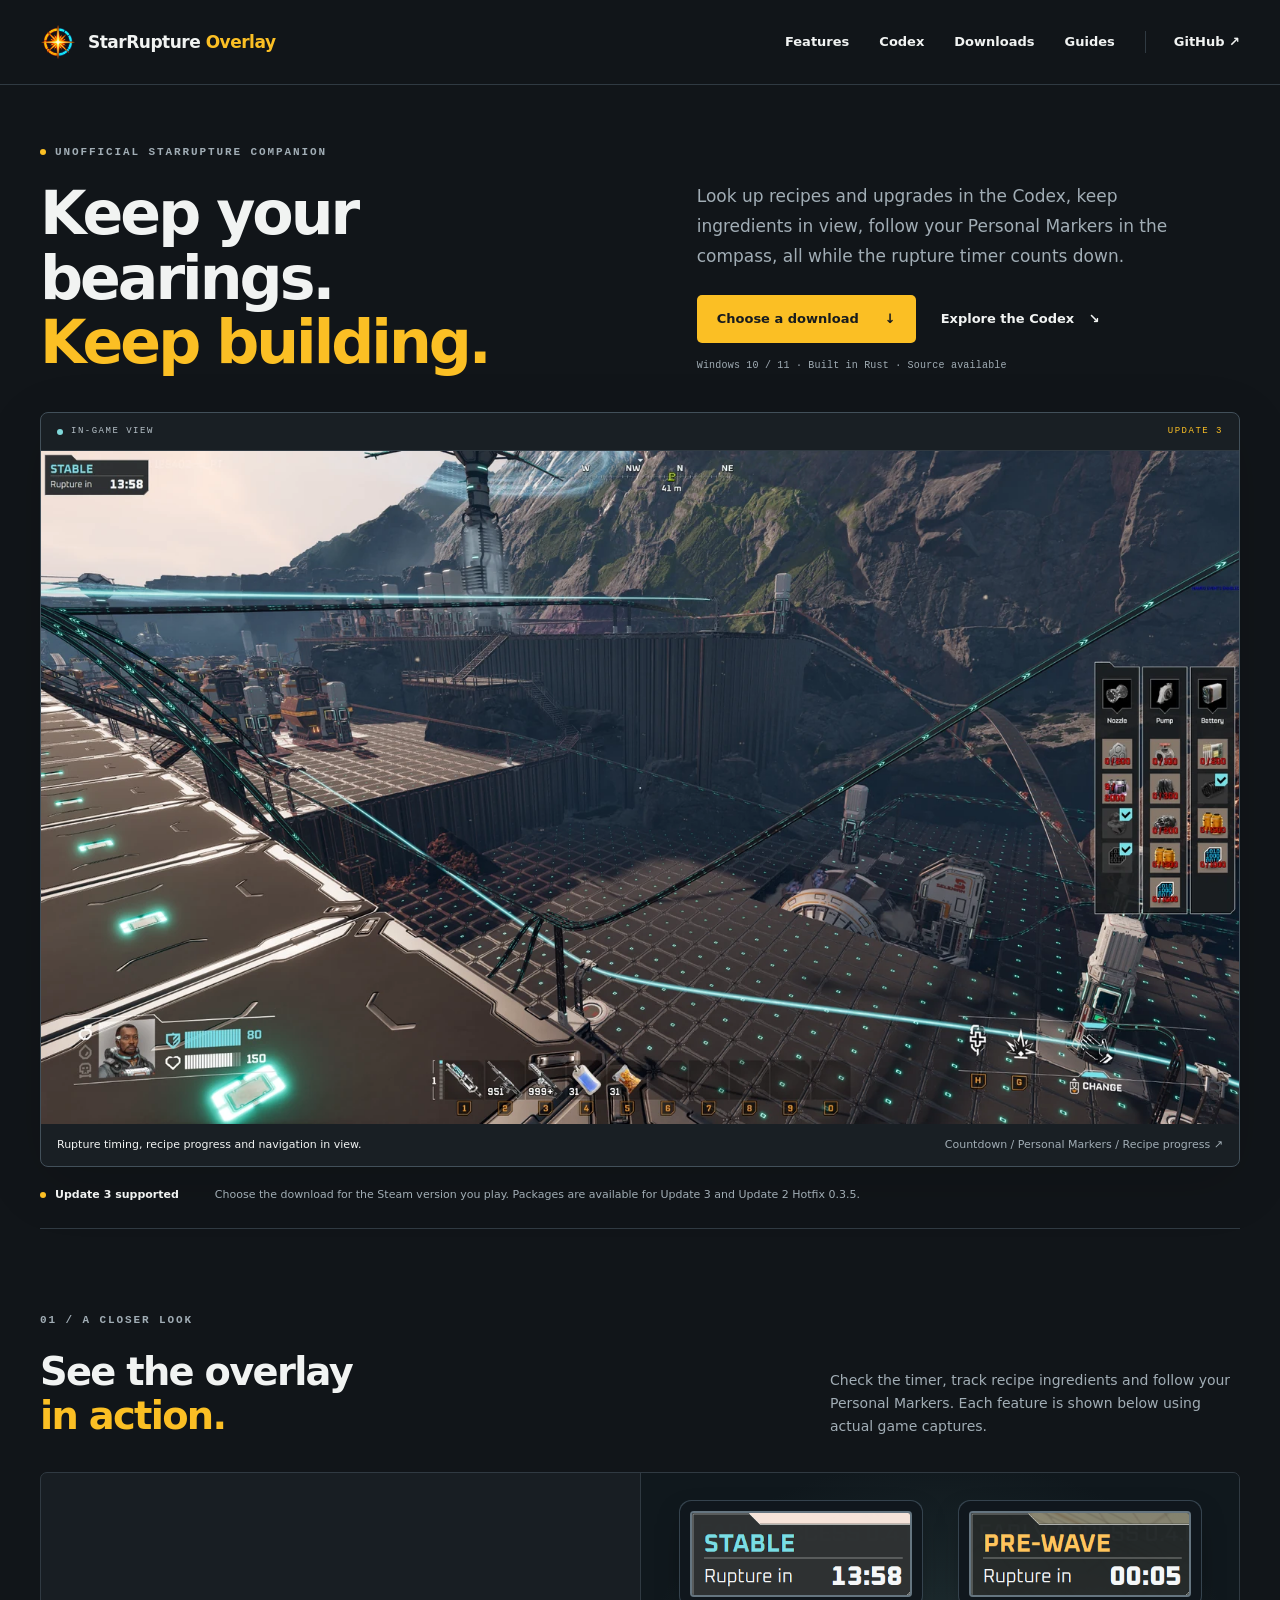
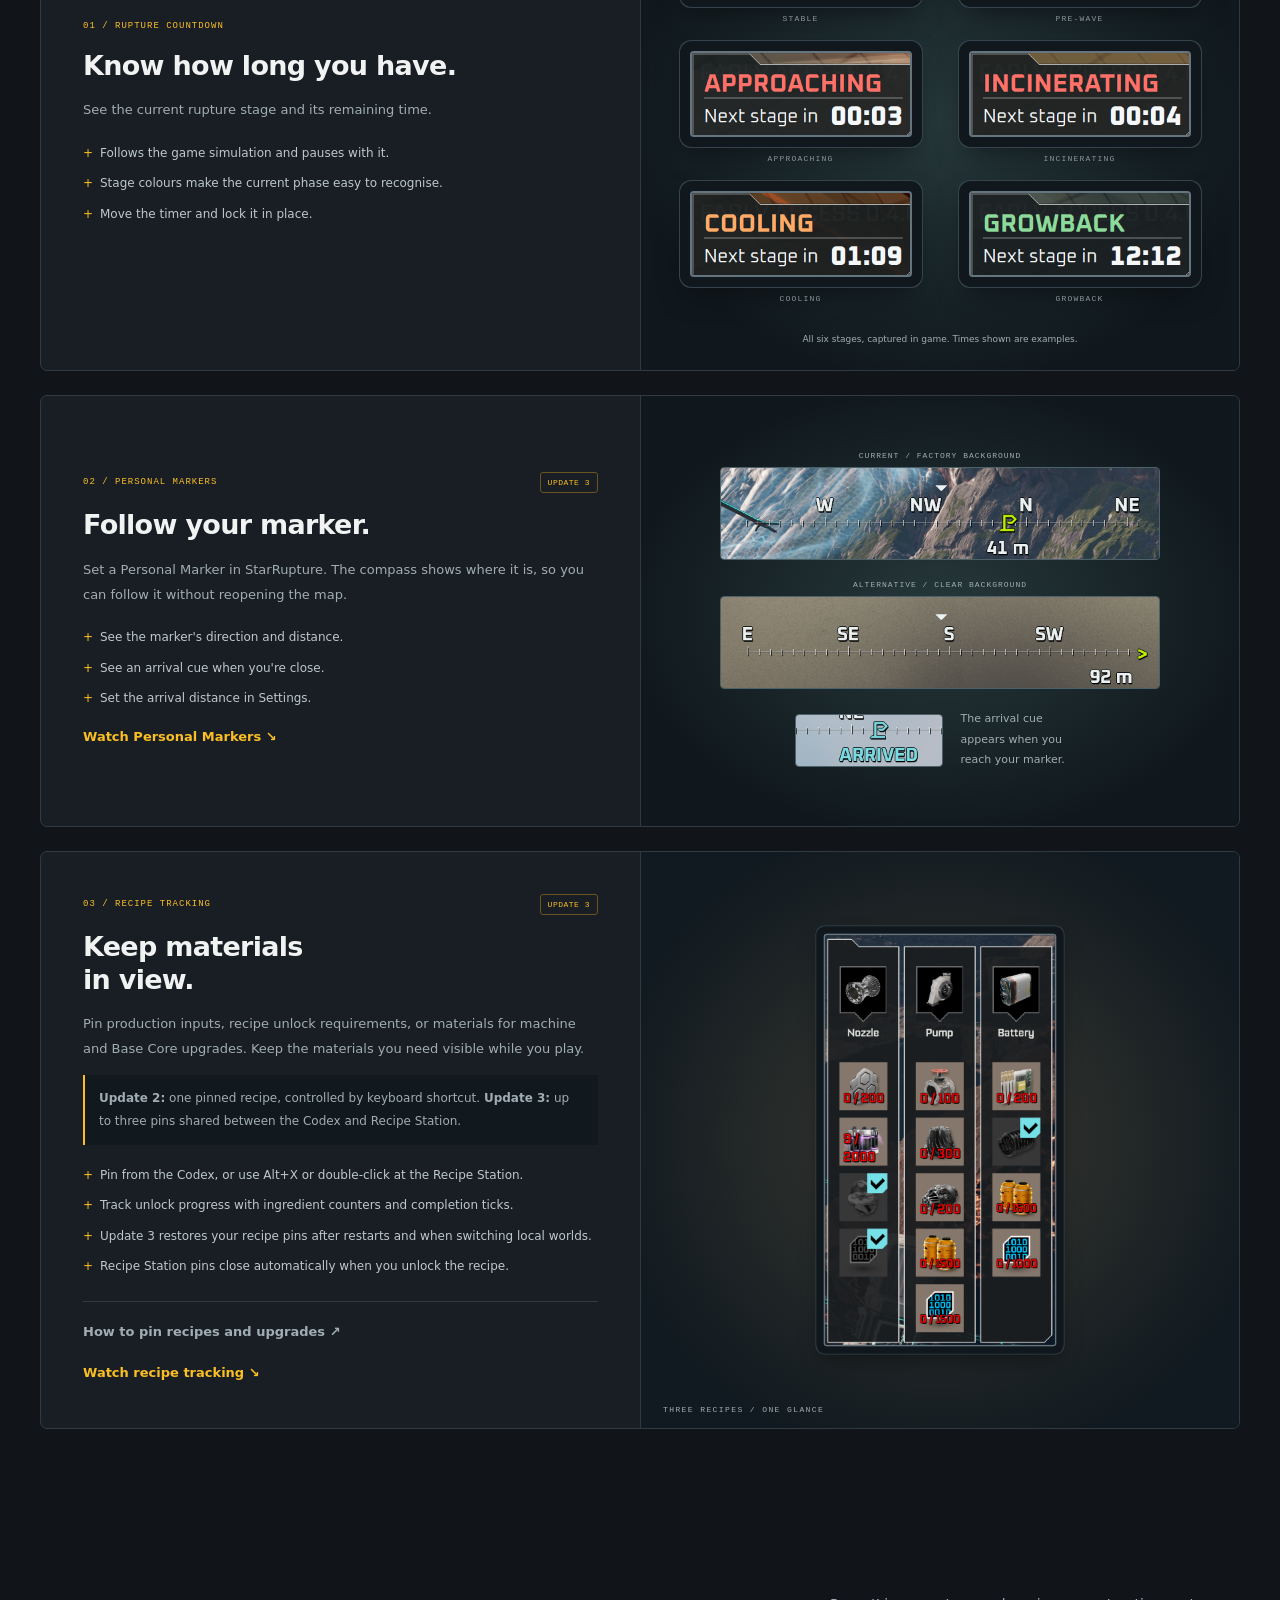
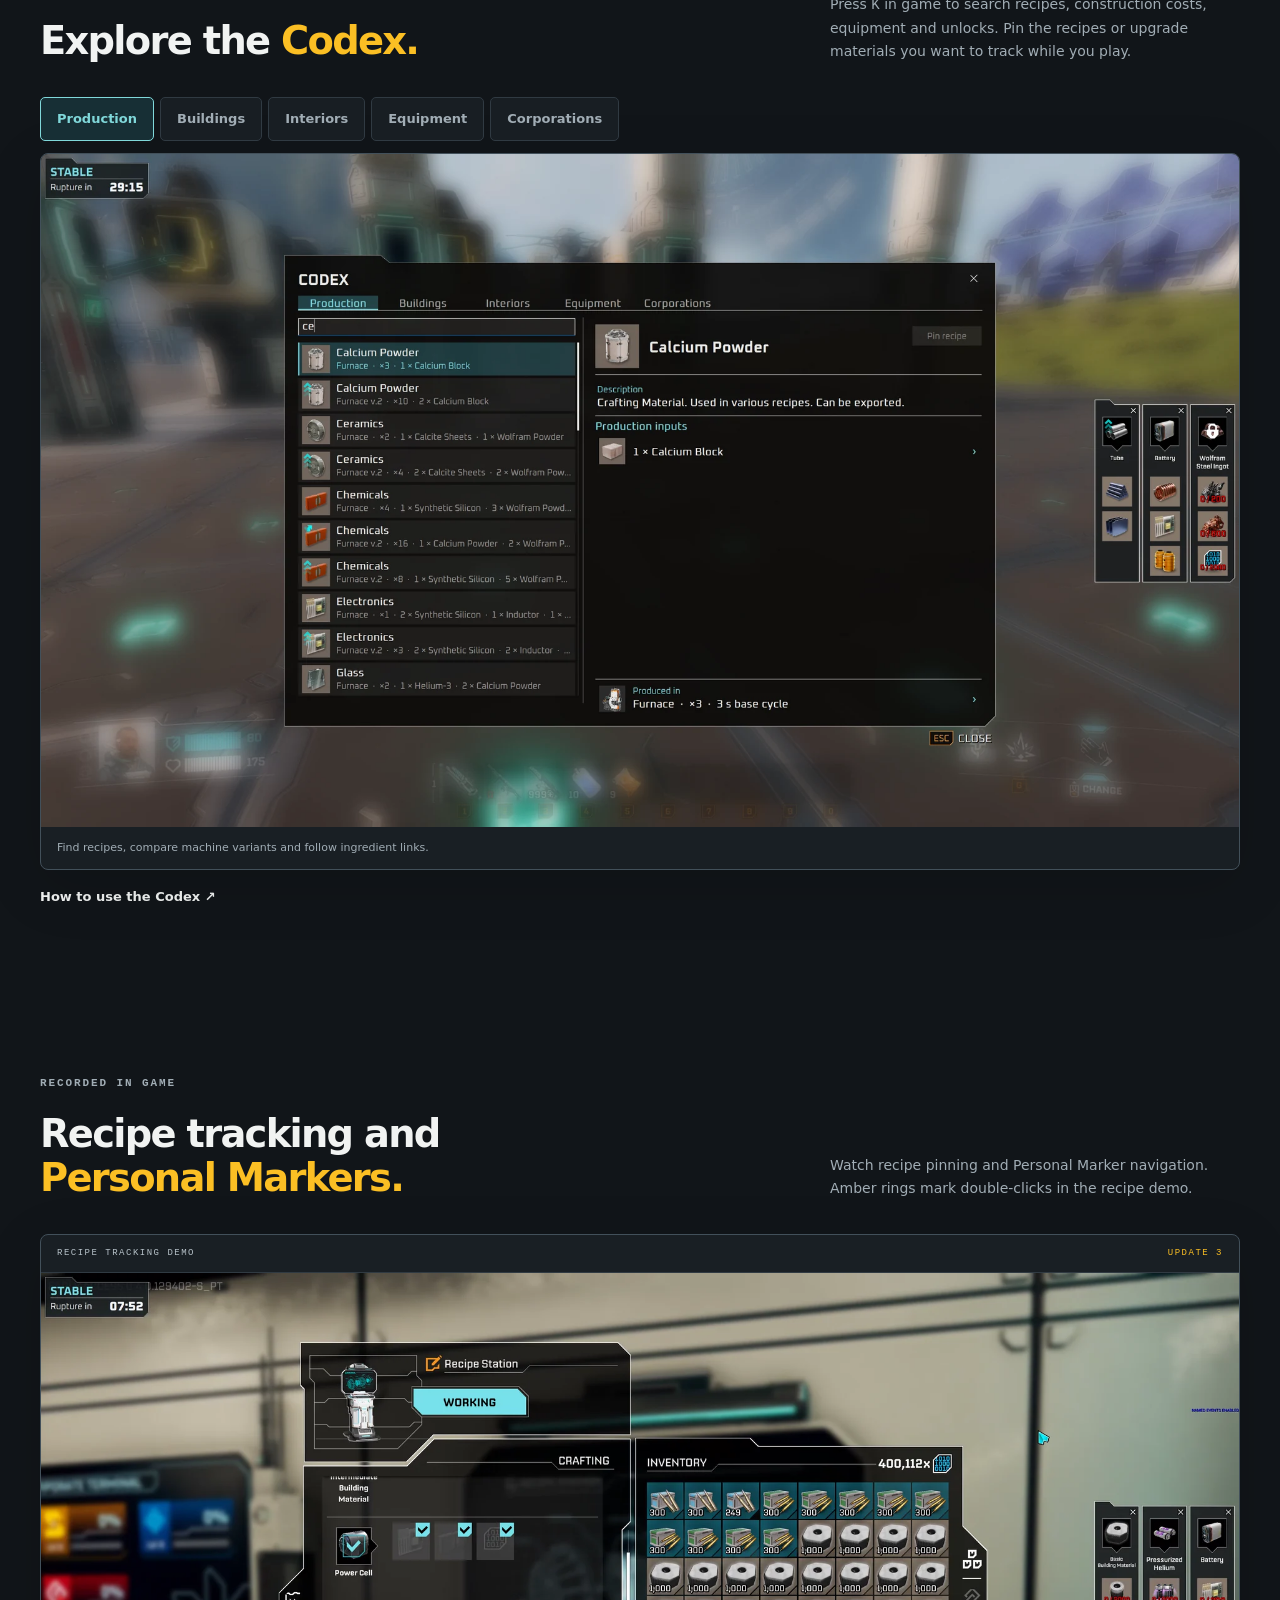
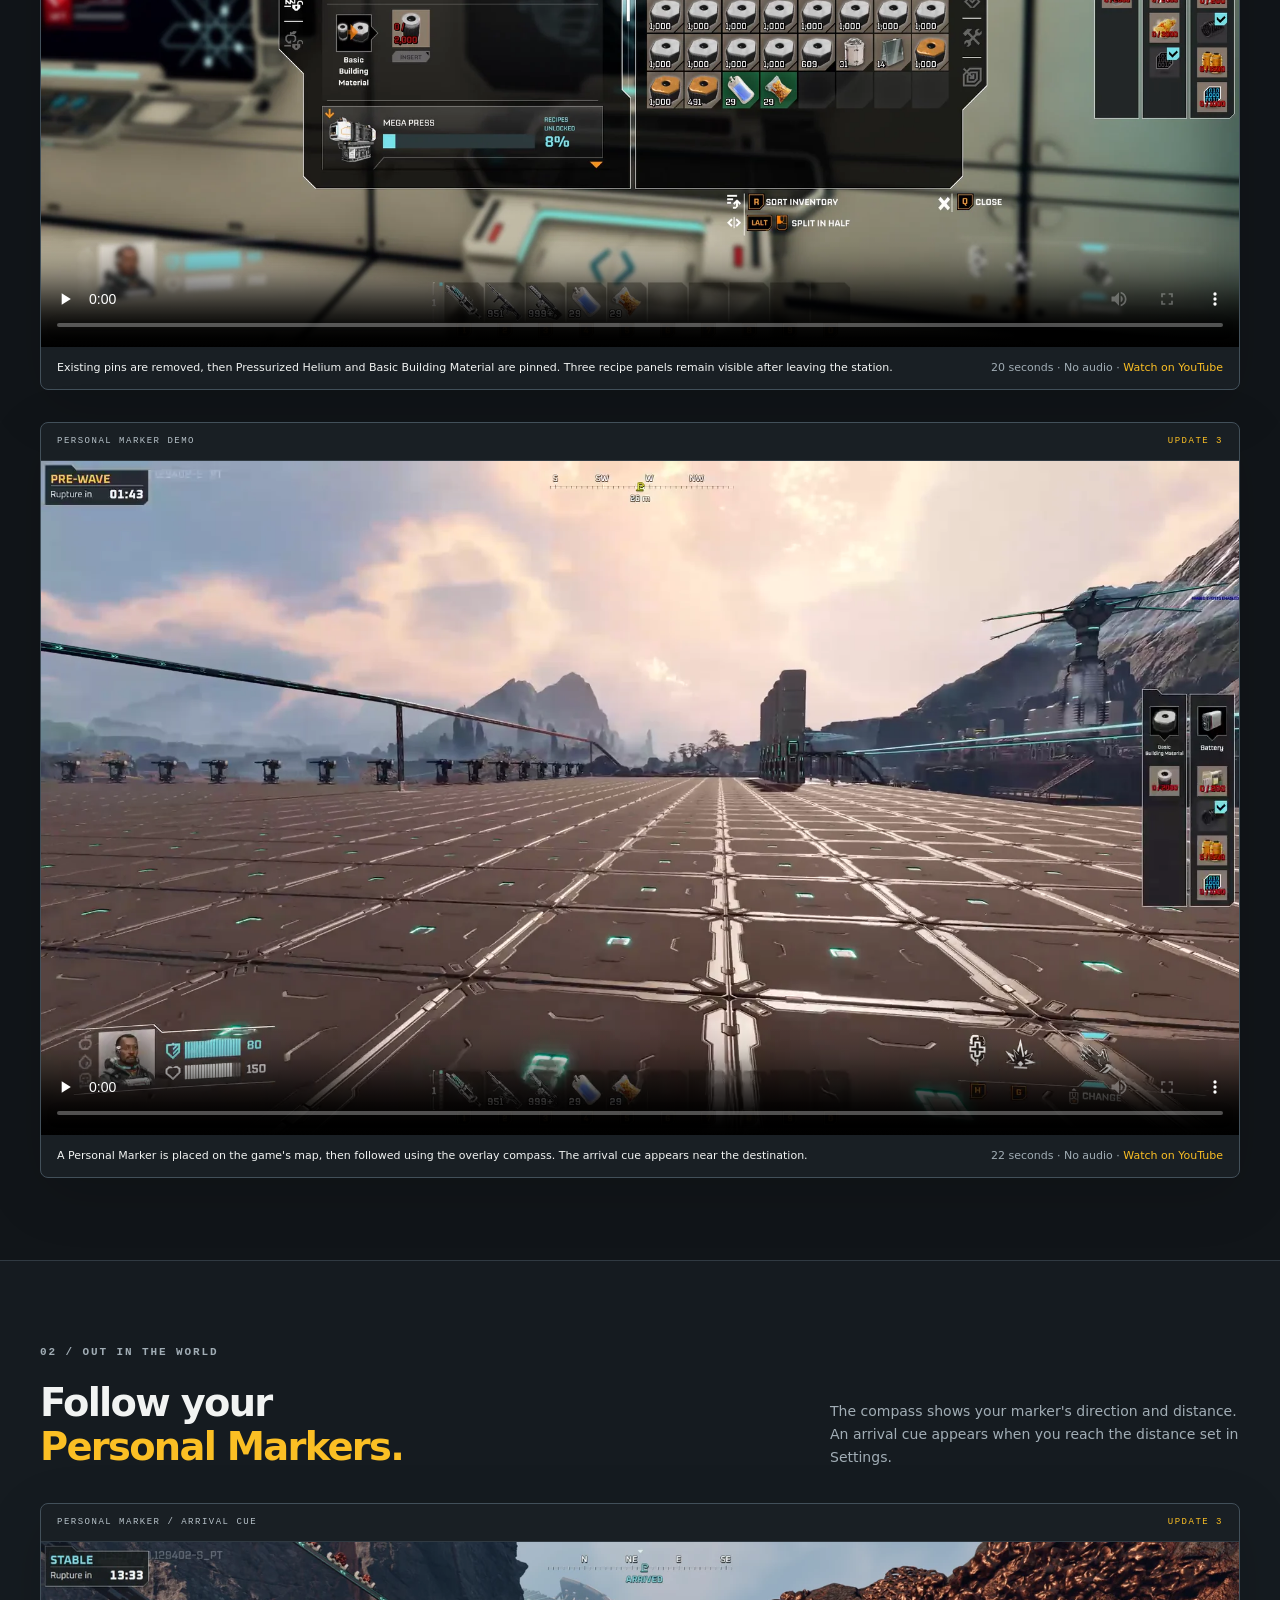
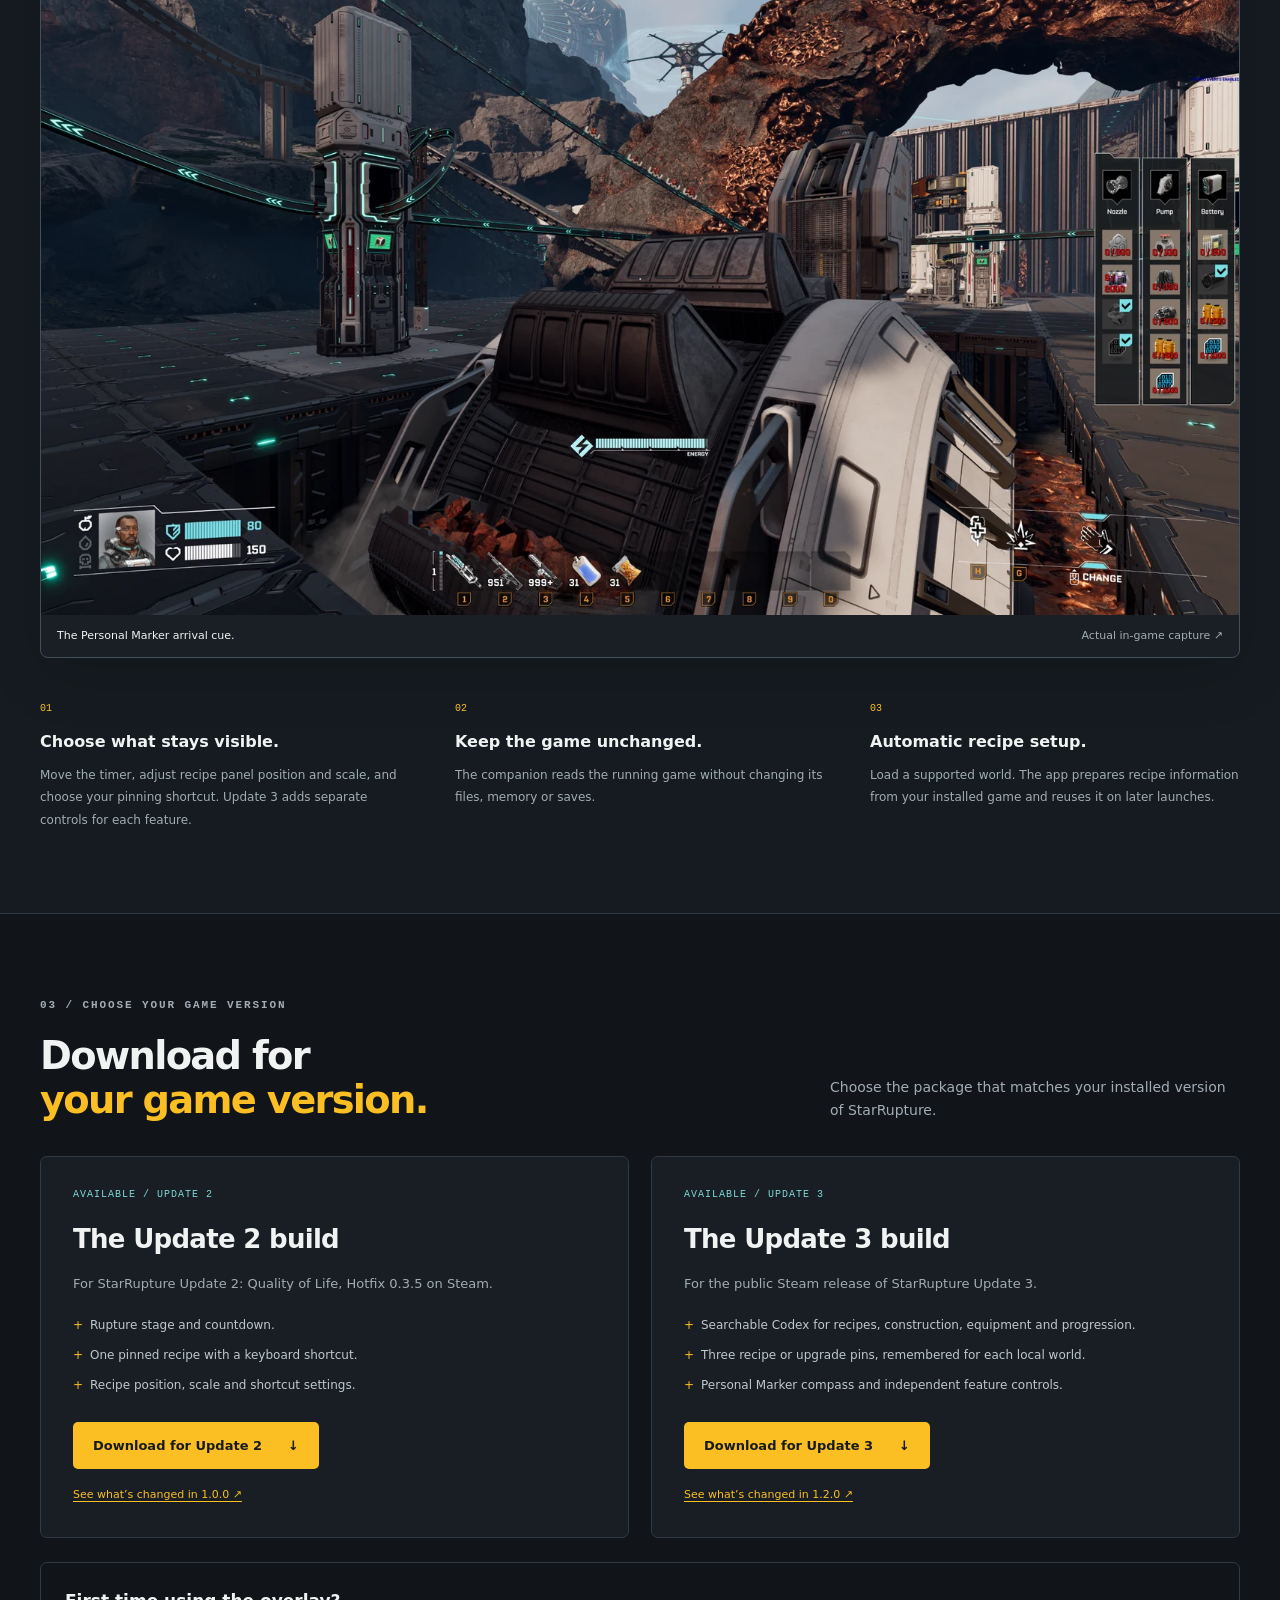
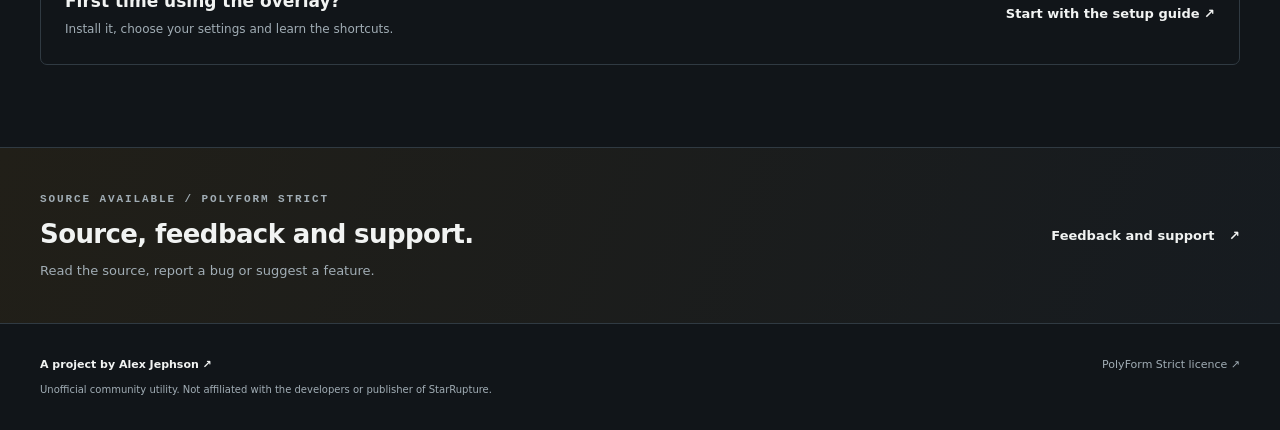
==== commit 2be8f627: "Point the Update 3 website download to 1.2.0" ====
--- a/site/website/index.html
+++ b/site/website/index.html
@@ -73,7 +73,7 @@
     </section>
     <section class="wrap section game-demos" id="video-demos"><div class="section-heading"><div><p class="eyebrow">RECORDED IN GAME</p><h2>Recipe tracking and<br><span class="amber">Personal Markers.</span></h2></div><p>Watch recipe pinning and Personal Marker navigation. Amber rings mark double-clicks in the recipe demo.</p></div><figure class="game-frame demo-player" id="recipe-demo"><div class="frame-bar"><span>RECIPE TRACKING DEMO</span><span class="preview-label">UPDATE 3</span></div><video controls playsinline preload="none" poster="assets/video/recipe-tracking-poster.webp" width="1920" height="1080" aria-label="Recipe pinning demonstration" aria-describedby="recipe-demo-caption"><source src="assets/video/recipe-tracking-demo.mp4" type="video/mp4"><p>Your browser cannot play this video. <a href="assets/video/recipe-tracking-demo.mp4">Download the recipe tracking demo</a>.</p></video><figcaption id="recipe-demo-caption"><span>Existing pins are removed, then Pressurized Helium and Basic Building Material are pinned. Three recipe panels remain visible after leaving the station.</span><span>20 seconds · No audio · <a href="https://www.youtube.com/watch?v=gaKTaWLF_RE">Watch on YouTube</a></span></figcaption></figure><figure class="game-frame demo-player" id="marker-demo"><div class="frame-bar"><span>PERSONAL MARKER DEMO</span><span class="preview-label">UPDATE 3</span></div><video controls playsinline preload="none" poster="assets/video/personal-marker-poster.webp" width="1920" height="1080" aria-label="Setting and following a Personal Marker" aria-describedby="marker-demo-caption"><source src="assets/video/personal-marker-demo.mp4" type="video/mp4"><p>Your browser cannot play this video. <a href="assets/video/personal-marker-demo.mp4">Download the Personal Marker demo</a>.</p></video><figcaption id="marker-demo-caption"><span>A Personal Marker is placed on the game's map, then followed using the overlay compass. The arrival cue appears near the destination.</span><span>22 seconds · No audio · <a href="https://www.youtube.com/watch?v=83YASCr2vE8">Watch on YouTube</a></span></figcaption></figure></section>
     <section class="game-band" id="in-game"><div class="wrap section"><div class="section-heading"><div><p class="eyebrow">02 / OUT IN THE WORLD</p><h2>Follow your<br><span class="amber">Personal Markers.</span></h2></div><p>The compass shows your marker's direction and distance. An arrival cue appears when you reach the distance set in Settings.</p></div><figure class="game-frame"><div class="frame-bar"><span>PERSONAL MARKER / ARRIVAL CUE</span><span class="preview-label">UPDATE 3</span></div><a href="assets/personal-marker-arrival.png" target="_blank" rel="noopener" aria-label="Open full-size Personal Marker screenshot"><img src="assets/personal-marker-arrival.webp" width="1600" height="899" loading="lazy" alt="In-game view near a factory with ARRIVED displayed below a Personal Marker on the overlay compass."></a><figcaption><span>The Personal Marker arrival cue.</span><span>Actual in-game capture <span aria-hidden="true">↗</span></span></figcaption></figure><div class="quiet-facts"><div><span class="fact-number">01</span><h3>Choose what stays visible.</h3><p>Move the timer, adjust recipe panel position and scale, and choose your pinning shortcut. Update 3 adds separate controls for each feature.</p></div><div><span class="fact-number">02</span><h3>Keep the game unchanged.</h3><p>The companion reads the running game without changing its files, memory or saves.</p></div><div><span class="fact-number">03</span><h3>Automatic recipe setup.</h3><p>Load a supported world. The app prepares recipe information from your installed game and reuses it on later launches.</p></div></div></div></section>
-    <section id="get-started" class="wrap section downloads"><div class="section-heading"><div><p class="eyebrow">03 / CHOOSE YOUR GAME VERSION</p><h2>Download for<br><span class="amber">your game version.</span></h2></div><p>Choose the package that matches your installed version of StarRupture.</p></div><div class="download-grid"><article class="download-card"><span class="download-channel">AVAILABLE / UPDATE 2</span><h3>The Update 2 build</h3><p>For StarRupture Update 2: Quality of Life, Hotfix 0.3.5 on Steam.</p><ul class="feature-points"><li>Rupture stage and countdown.</li><li>One pinned recipe with a keyboard shortcut.</li><li>Recipe position, scale and shortcut settings.</li></ul><a class="button primary" href="https://ahjephson.dev/star-rupture-overlay/downloads/starrupture-overlay-v1.0.0-windows-x64.zip">Download for Update 2 <span aria-hidden="true">↓</span></a><p class="release-note"><a href="https://github.com/ahjephson/star-rupture-overlay/releases/tag/v1.0.0">See what’s changed in 1.0.0 ↗</a></p></article><article class="download-card"><span class="download-channel">AVAILABLE / UPDATE 3</span><h3>The Update 3 build</h3><p>For the public Steam release of StarRupture Update 3.</p><ul class="feature-points"><li>Searchable Codex for recipes, construction, equipment and progression.</li><li>Three recipe or upgrade pins, remembered for each local world.</li><li>Personal Marker compass and independent feature controls.</li></ul><a class="button primary" href="https://ahjephson.dev/star-rupture-overlay/downloads/starrupture-overlay-v1.1.2-windows-x64.zip">Download for Update 3 <span aria-hidden="true">↓</span></a><p class="release-note"><a href="https://github.com/ahjephson/star-rupture-overlay/releases/tag/v1.1.2">See what’s changed in 1.1.2 ↗</a></p></article></div><div class="guide-strip"><div><h3>First time using the overlay?</h3><p>Install it, choose your settings and learn the shortcuts.</p></div><a class="text-link" href="guides/install.html">Start with the setup guide ↗</a></div></section>
+    <section id="get-started" class="wrap section downloads"><div class="section-heading"><div><p class="eyebrow">03 / CHOOSE YOUR GAME VERSION</p><h2>Download for<br><span class="amber">your game version.</span></h2></div><p>Choose the package that matches your installed version of StarRupture.</p></div><div class="download-grid"><article class="download-card"><span class="download-channel">AVAILABLE / UPDATE 2</span><h3>The Update 2 build</h3><p>For StarRupture Update 2: Quality of Life, Hotfix 0.3.5 on Steam.</p><ul class="feature-points"><li>Rupture stage and countdown.</li><li>One pinned recipe with a keyboard shortcut.</li><li>Recipe position, scale and shortcut settings.</li></ul><a class="button primary" href="https://ahjephson.dev/star-rupture-overlay/downloads/starrupture-overlay-v1.0.0-windows-x64.zip">Download for Update 2 <span aria-hidden="true">↓</span></a><p class="release-note"><a href="https://github.com/ahjephson/star-rupture-overlay/releases/tag/v1.0.0">See what’s changed in 1.0.0 ↗</a></p></article><article class="download-card"><span class="download-channel">AVAILABLE / UPDATE 3</span><h3>The Update 3 build</h3><p>For the public Steam release of StarRupture Update 3.</p><ul class="feature-points"><li>Searchable Codex for recipes, construction, equipment and progression.</li><li>Three recipe or upgrade pins, remembered for each local world.</li><li>Personal Marker compass and independent feature controls.</li></ul><a class="button primary" href="https://ahjephson.dev/star-rupture-overlay/downloads/starrupture-overlay-v1.2.0-windows-x64.zip">Download for Update 3 <span aria-hidden="true">↓</span></a><p class="release-note"><a href="https://github.com/ahjephson/star-rupture-overlay/releases/tag/v1.2.0">See what’s changed in 1.2.0 ↗</a></p></article></div><div class="guide-strip"><div><h3>First time using the overlay?</h3><p>Install it, choose your settings and learn the shortcuts.</p></div><a class="text-link" href="guides/install.html">Start with the setup guide ↗</a></div></section>
     <section class="closing"><div class="wrap closing-inner"><div><p class="eyebrow">SOURCE AVAILABLE / POLYFORM STRICT</p><h2>Source, feedback and support.</h2><p>Read the source, report a bug or suggest a feature.</p></div><a class="text-link" href="https://github.com/ahjephson/star-rupture-overlay/issues">Feedback and support <span aria-hidden="true">↗</span></a></div></section>
   </main>
   <footer class="wrap footer"><div><a class="footer-brand" href="https://ahjephson.dev/">A project by Alex Jephson <span aria-hidden="true">↗</span></a><p>Unofficial community utility. Not affiliated with the developers or publisher of StarRupture.</p></div><a href="https://github.com/ahjephson/star-rupture-overlay/blob/main/LICENSE">PolyForm Strict licence ↗</a></footer>
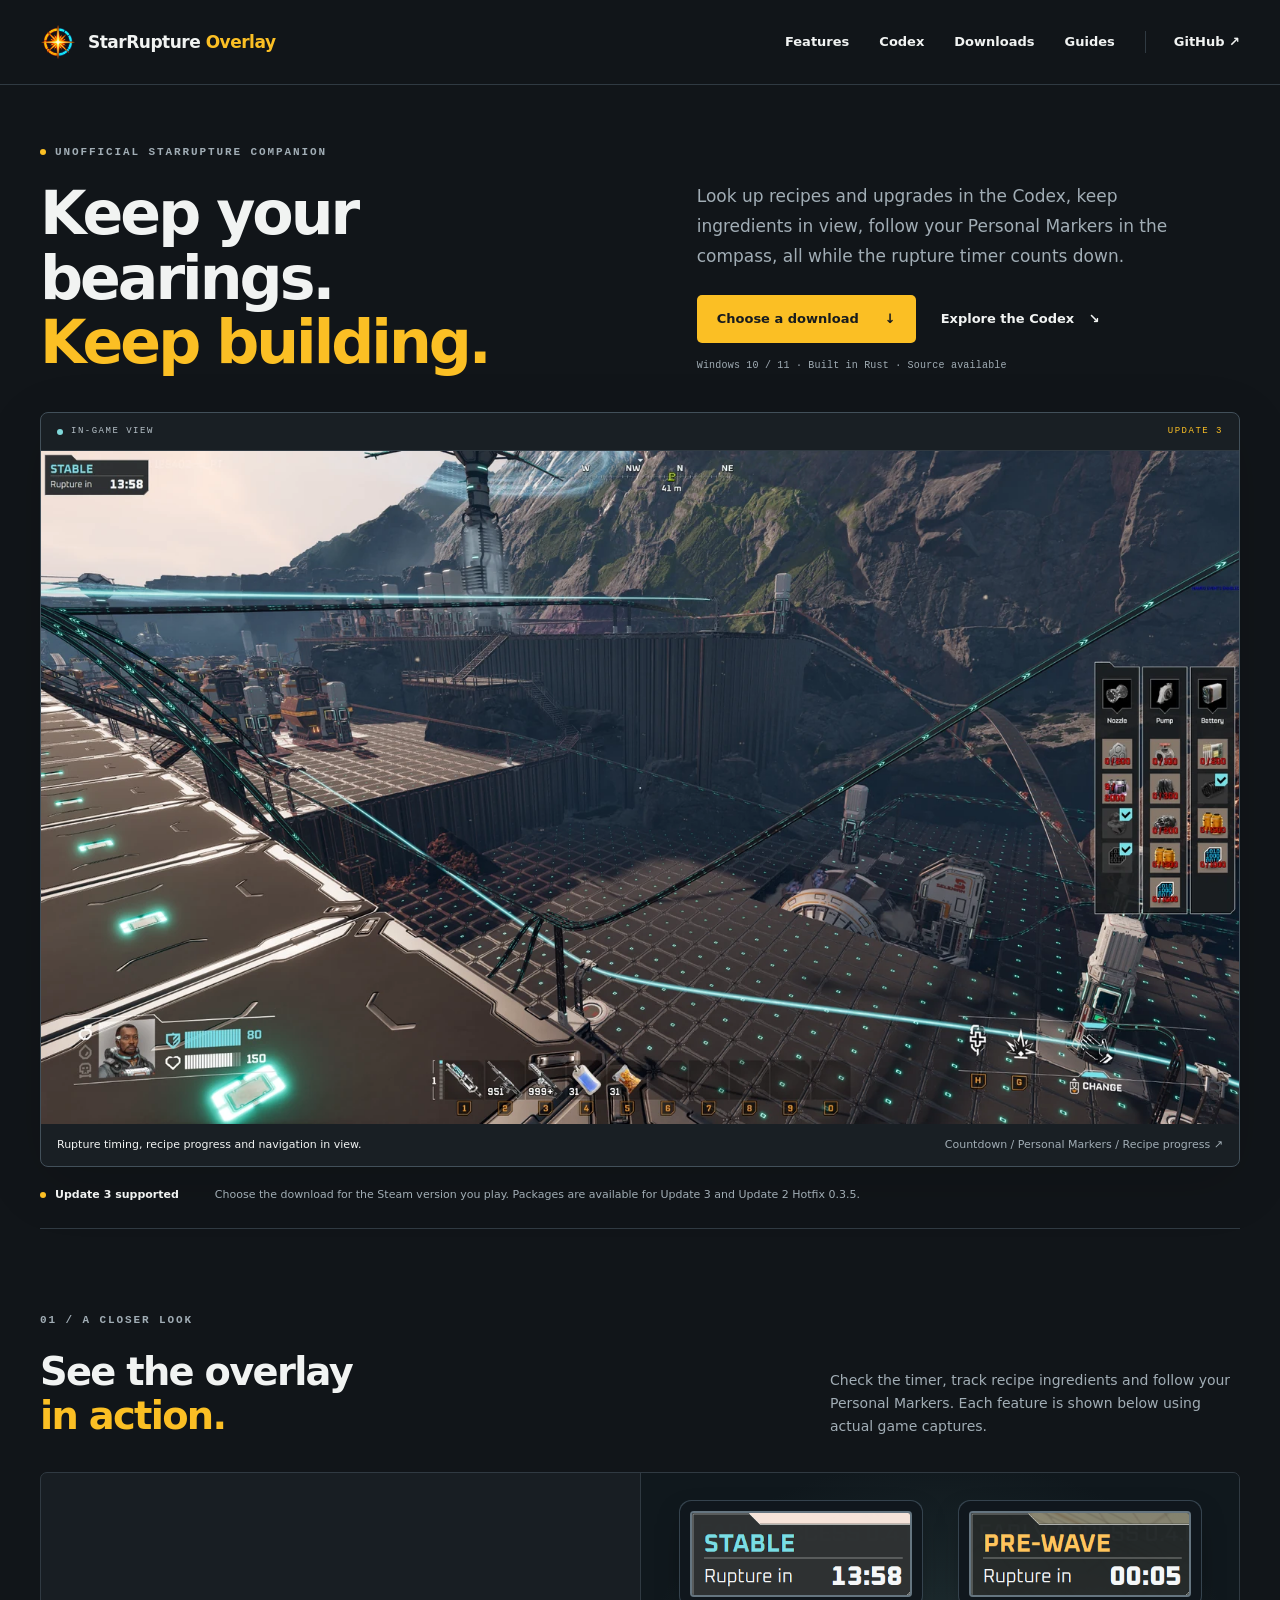
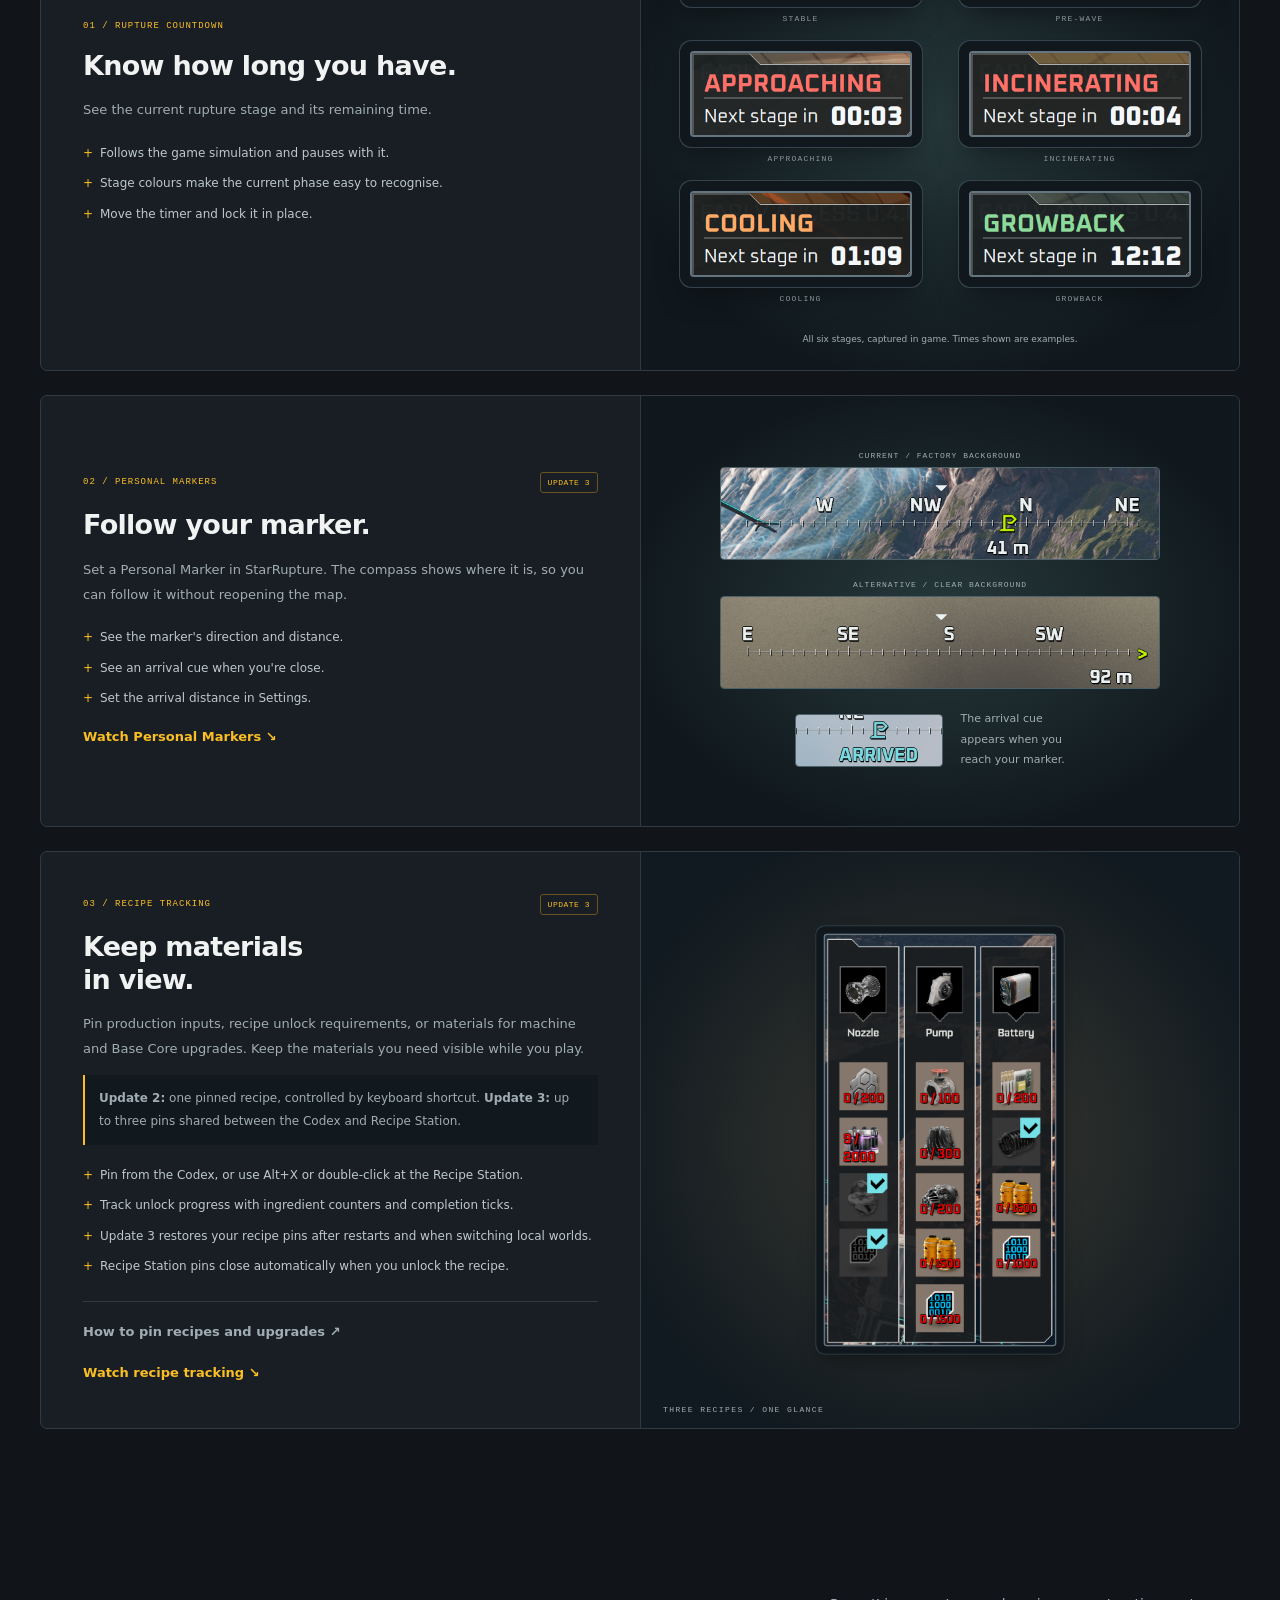
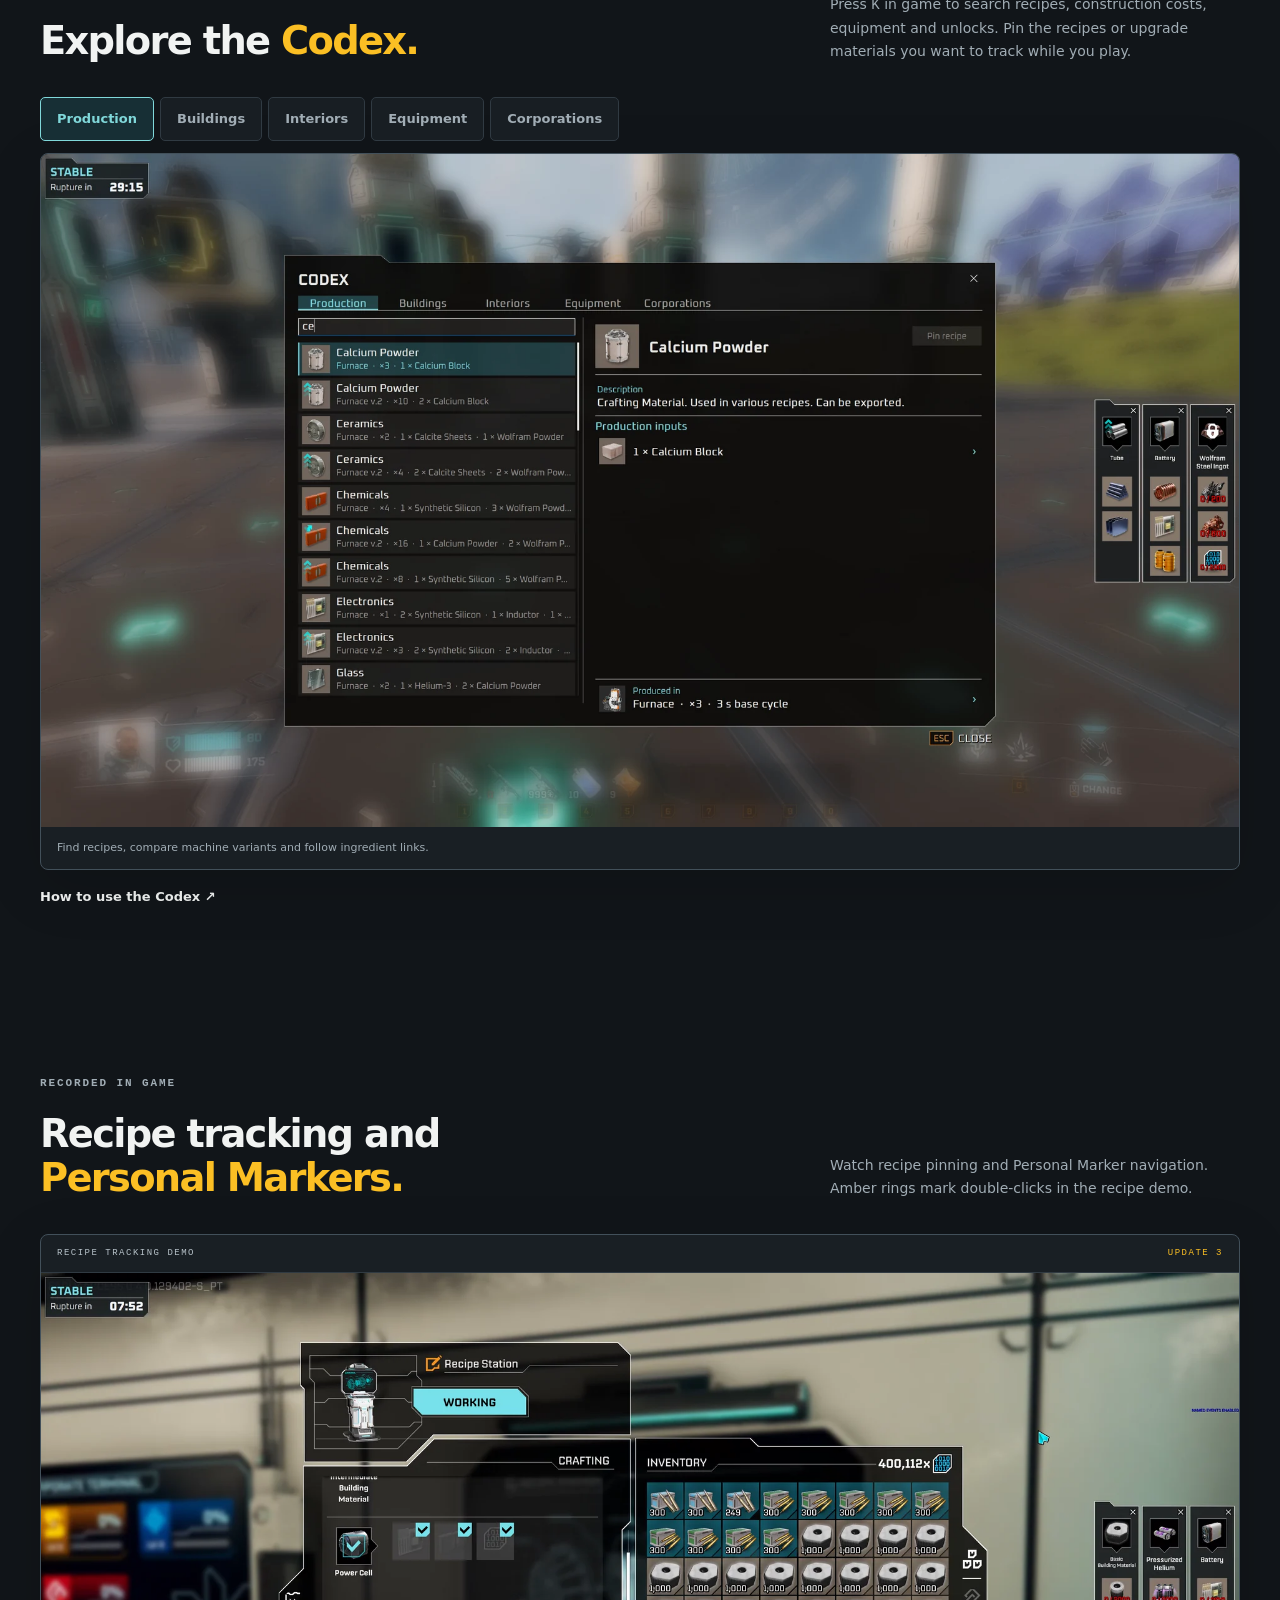
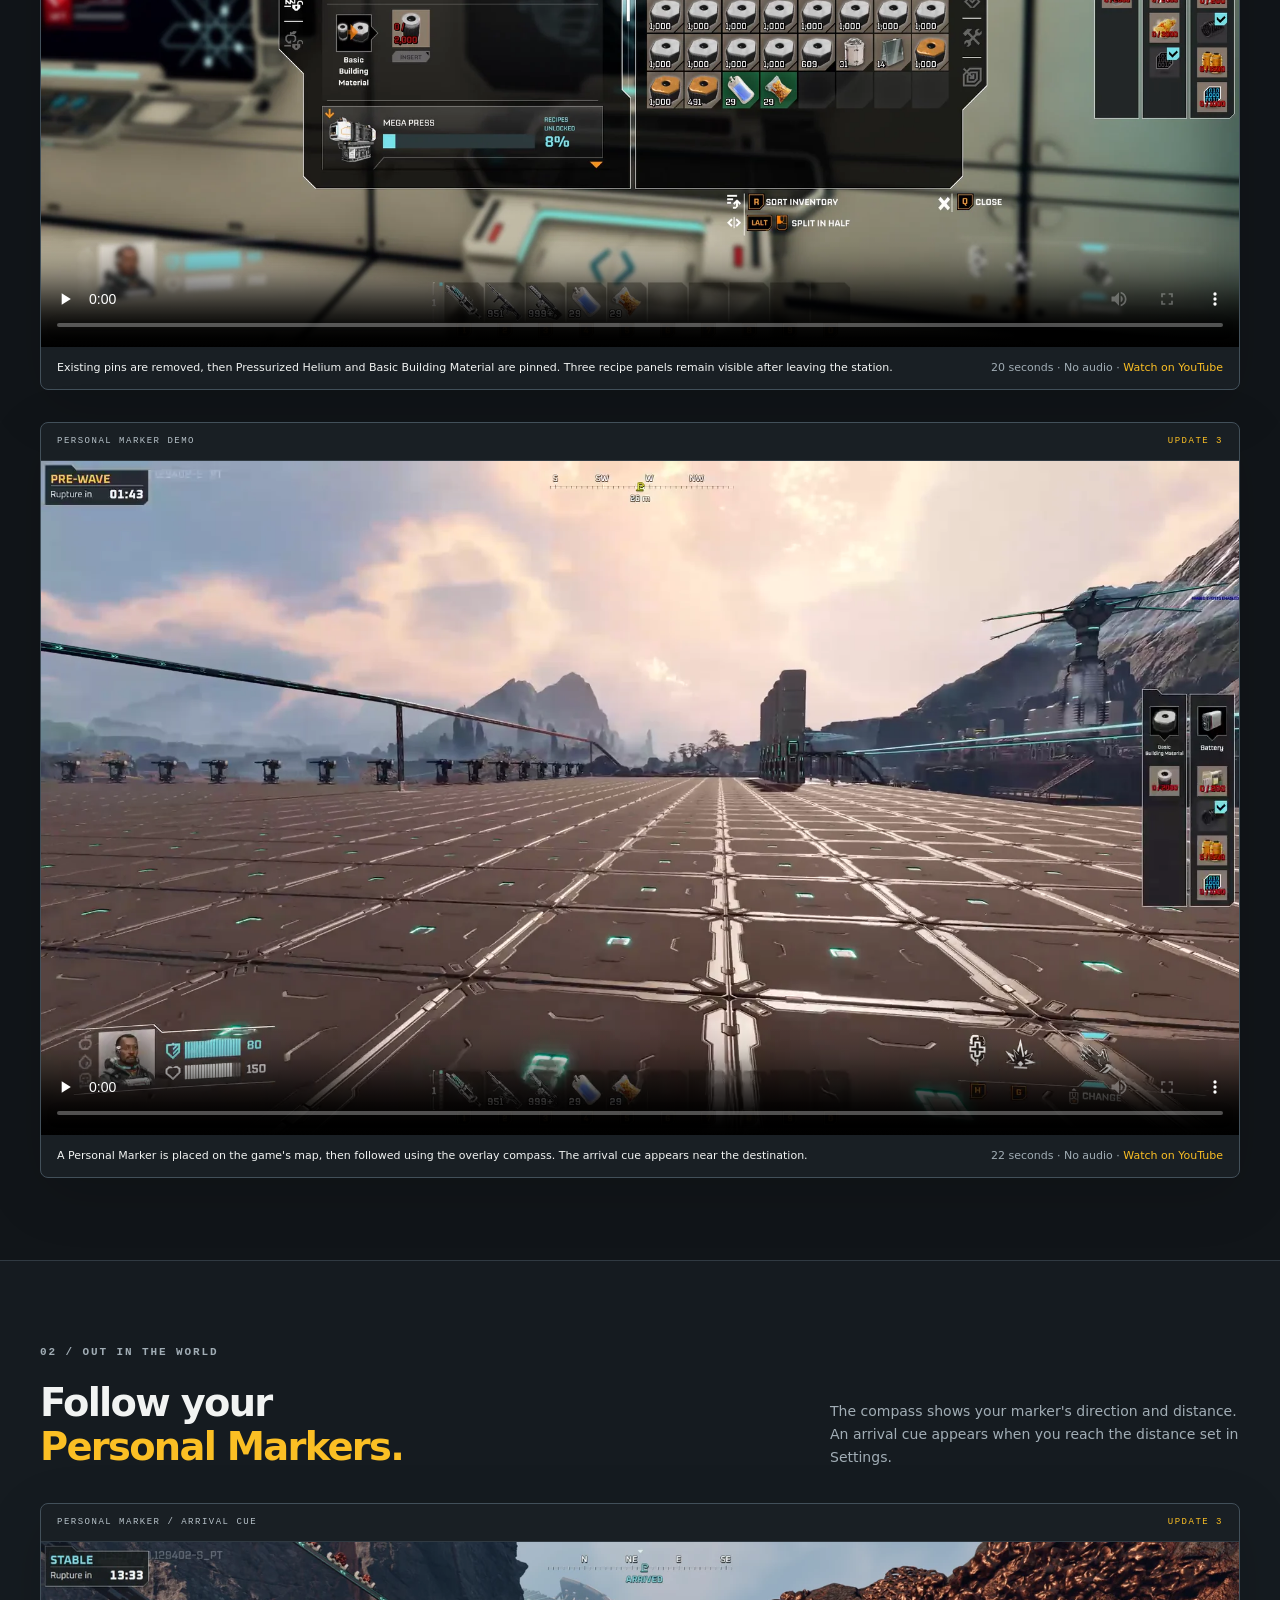
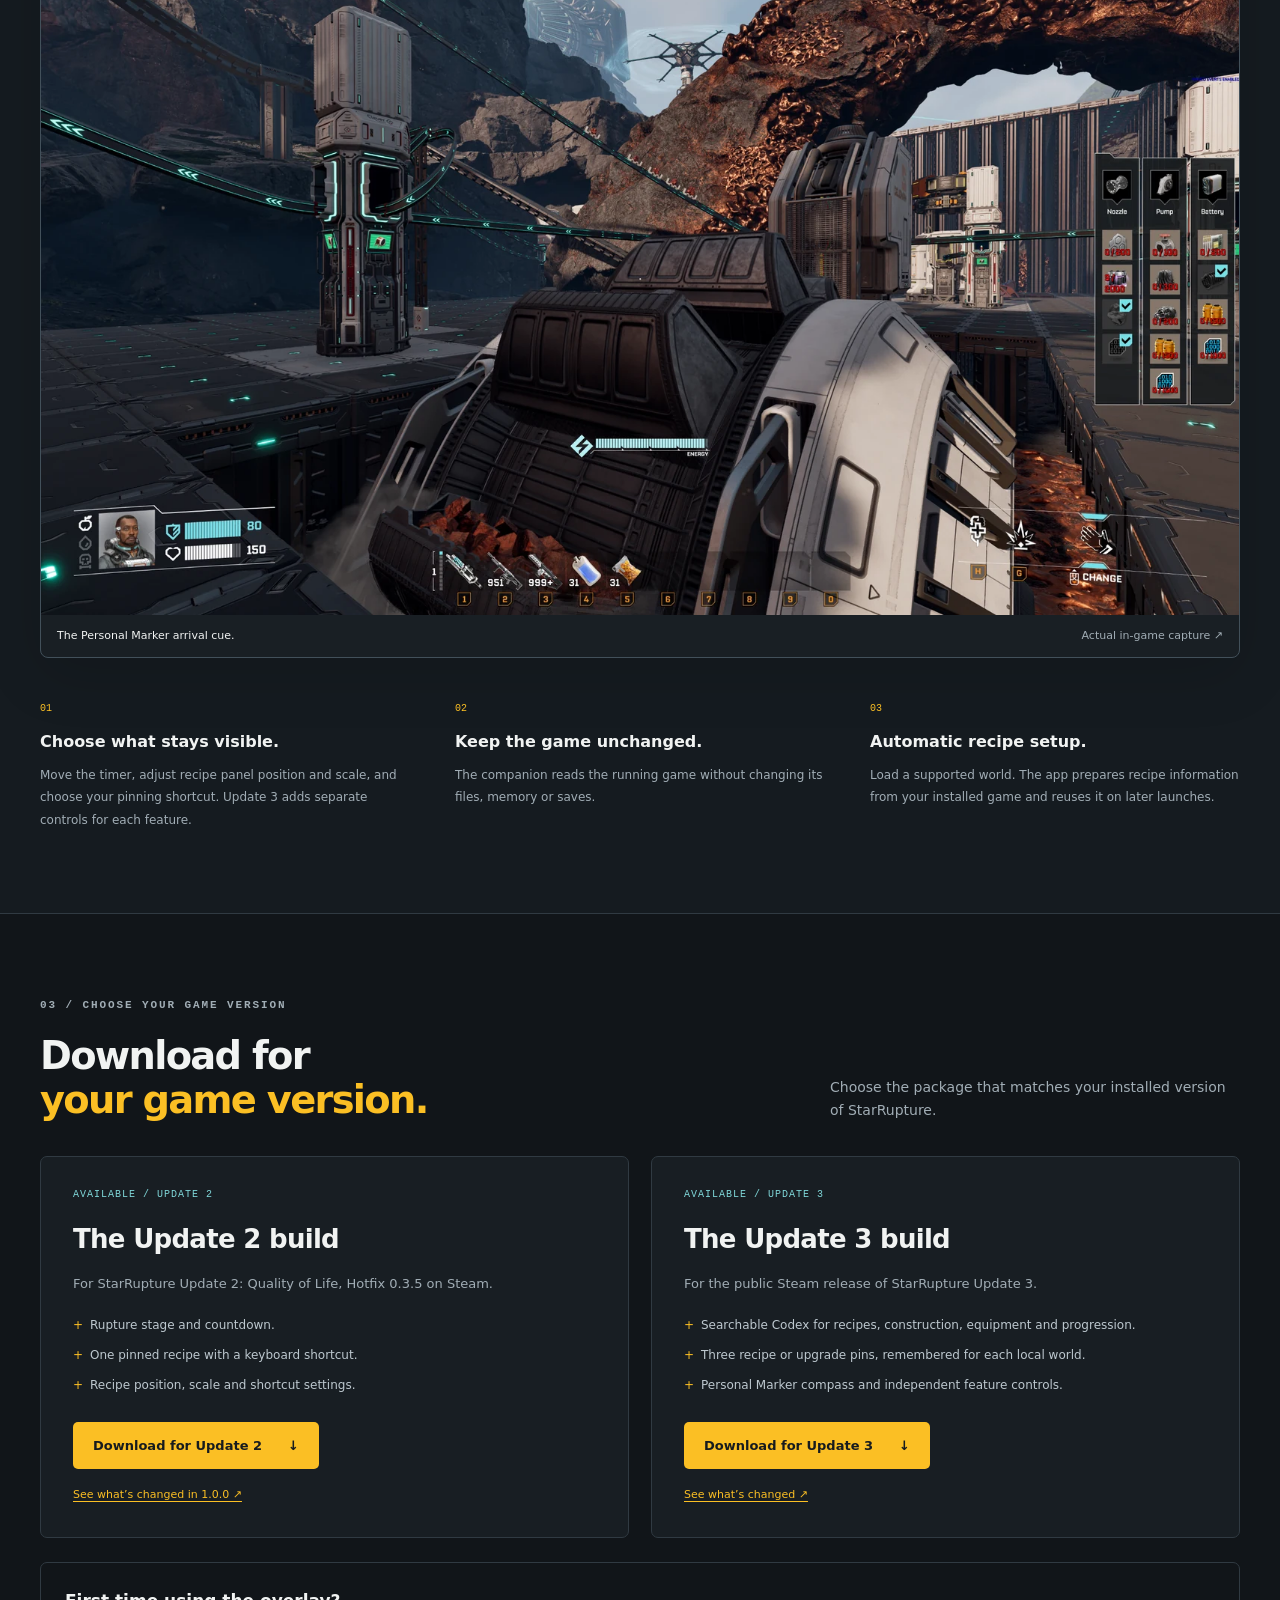
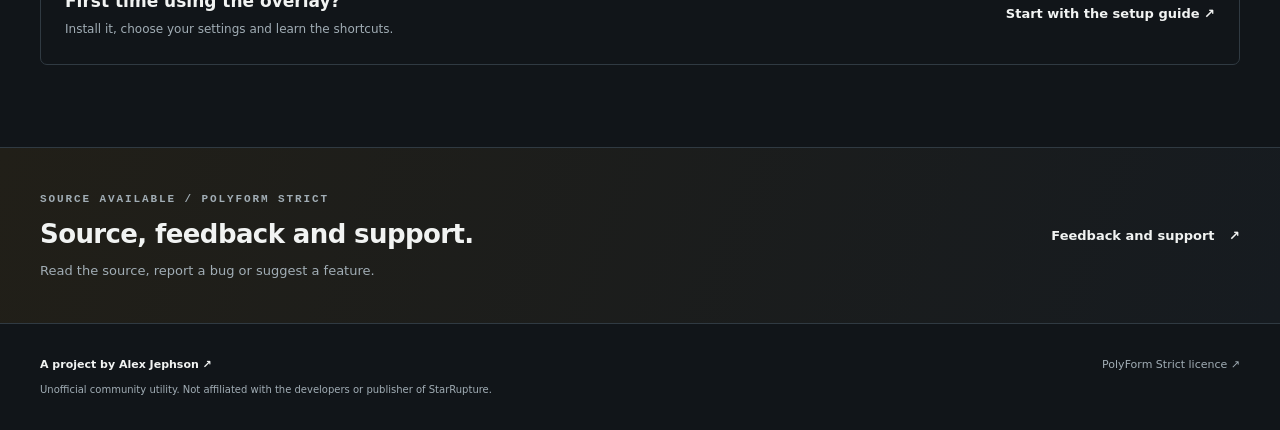
==== commit 330c85f6: "Follow the latest stable Update 3 release on the website" ====
--- a/site/website/index.html
+++ b/site/website/index.html
@@ -73,7 +73,7 @@
     </section>
     <section class="wrap section game-demos" id="video-demos"><div class="section-heading"><div><p class="eyebrow">RECORDED IN GAME</p><h2>Recipe tracking and<br><span class="amber">Personal Markers.</span></h2></div><p>Watch recipe pinning and Personal Marker navigation. Amber rings mark double-clicks in the recipe demo.</p></div><figure class="game-frame demo-player" id="recipe-demo"><div class="frame-bar"><span>RECIPE TRACKING DEMO</span><span class="preview-label">UPDATE 3</span></div><video controls playsinline preload="none" poster="assets/video/recipe-tracking-poster.webp" width="1920" height="1080" aria-label="Recipe pinning demonstration" aria-describedby="recipe-demo-caption"><source src="assets/video/recipe-tracking-demo.mp4" type="video/mp4"><p>Your browser cannot play this video. <a href="assets/video/recipe-tracking-demo.mp4">Download the recipe tracking demo</a>.</p></video><figcaption id="recipe-demo-caption"><span>Existing pins are removed, then Pressurized Helium and Basic Building Material are pinned. Three recipe panels remain visible after leaving the station.</span><span>20 seconds · No audio · <a href="https://www.youtube.com/watch?v=gaKTaWLF_RE">Watch on YouTube</a></span></figcaption></figure><figure class="game-frame demo-player" id="marker-demo"><div class="frame-bar"><span>PERSONAL MARKER DEMO</span><span class="preview-label">UPDATE 3</span></div><video controls playsinline preload="none" poster="assets/video/personal-marker-poster.webp" width="1920" height="1080" aria-label="Setting and following a Personal Marker" aria-describedby="marker-demo-caption"><source src="assets/video/personal-marker-demo.mp4" type="video/mp4"><p>Your browser cannot play this video. <a href="assets/video/personal-marker-demo.mp4">Download the Personal Marker demo</a>.</p></video><figcaption id="marker-demo-caption"><span>A Personal Marker is placed on the game's map, then followed using the overlay compass. The arrival cue appears near the destination.</span><span>22 seconds · No audio · <a href="https://www.youtube.com/watch?v=83YASCr2vE8">Watch on YouTube</a></span></figcaption></figure></section>
     <section class="game-band" id="in-game"><div class="wrap section"><div class="section-heading"><div><p class="eyebrow">02 / OUT IN THE WORLD</p><h2>Follow your<br><span class="amber">Personal Markers.</span></h2></div><p>The compass shows your marker's direction and distance. An arrival cue appears when you reach the distance set in Settings.</p></div><figure class="game-frame"><div class="frame-bar"><span>PERSONAL MARKER / ARRIVAL CUE</span><span class="preview-label">UPDATE 3</span></div><a href="assets/personal-marker-arrival.png" target="_blank" rel="noopener" aria-label="Open full-size Personal Marker screenshot"><img src="assets/personal-marker-arrival.webp" width="1600" height="899" loading="lazy" alt="In-game view near a factory with ARRIVED displayed below a Personal Marker on the overlay compass."></a><figcaption><span>The Personal Marker arrival cue.</span><span>Actual in-game capture <span aria-hidden="true">↗</span></span></figcaption></figure><div class="quiet-facts"><div><span class="fact-number">01</span><h3>Choose what stays visible.</h3><p>Move the timer, adjust recipe panel position and scale, and choose your pinning shortcut. Update 3 adds separate controls for each feature.</p></div><div><span class="fact-number">02</span><h3>Keep the game unchanged.</h3><p>The companion reads the running game without changing its files, memory or saves.</p></div><div><span class="fact-number">03</span><h3>Automatic recipe setup.</h3><p>Load a supported world. The app prepares recipe information from your installed game and reuses it on later launches.</p></div></div></div></section>
-    <section id="get-started" class="wrap section downloads"><div class="section-heading"><div><p class="eyebrow">03 / CHOOSE YOUR GAME VERSION</p><h2>Download for<br><span class="amber">your game version.</span></h2></div><p>Choose the package that matches your installed version of StarRupture.</p></div><div class="download-grid"><article class="download-card"><span class="download-channel">AVAILABLE / UPDATE 2</span><h3>The Update 2 build</h3><p>For StarRupture Update 2: Quality of Life, Hotfix 0.3.5 on Steam.</p><ul class="feature-points"><li>Rupture stage and countdown.</li><li>One pinned recipe with a keyboard shortcut.</li><li>Recipe position, scale and shortcut settings.</li></ul><a class="button primary" href="https://ahjephson.dev/star-rupture-overlay/downloads/starrupture-overlay-v1.0.0-windows-x64.zip">Download for Update 2 <span aria-hidden="true">↓</span></a><p class="release-note"><a href="https://github.com/ahjephson/star-rupture-overlay/releases/tag/v1.0.0">See what’s changed in 1.0.0 ↗</a></p></article><article class="download-card"><span class="download-channel">AVAILABLE / UPDATE 3</span><h3>The Update 3 build</h3><p>For the public Steam release of StarRupture Update 3.</p><ul class="feature-points"><li>Searchable Codex for recipes, construction, equipment and progression.</li><li>Three recipe or upgrade pins, remembered for each local world.</li><li>Personal Marker compass and independent feature controls.</li></ul><a class="button primary" href="https://ahjephson.dev/star-rupture-overlay/downloads/starrupture-overlay-v1.2.0-windows-x64.zip">Download for Update 3 <span aria-hidden="true">↓</span></a><p class="release-note"><a href="https://github.com/ahjephson/star-rupture-overlay/releases/tag/v1.2.0">See what’s changed in 1.2.0 ↗</a></p></article></div><div class="guide-strip"><div><h3>First time using the overlay?</h3><p>Install it, choose your settings and learn the shortcuts.</p></div><a class="text-link" href="guides/install.html">Start with the setup guide ↗</a></div></section>
+    <section id="get-started" class="wrap section downloads"><div class="section-heading"><div><p class="eyebrow">03 / CHOOSE YOUR GAME VERSION</p><h2>Download for<br><span class="amber">your game version.</span></h2></div><p>Choose the package that matches your installed version of StarRupture.</p></div><div class="download-grid"><article class="download-card"><span class="download-channel">AVAILABLE / UPDATE 2</span><h3>The Update 2 build</h3><p>For StarRupture Update 2: Quality of Life, Hotfix 0.3.5 on Steam.</p><ul class="feature-points"><li>Rupture stage and countdown.</li><li>One pinned recipe with a keyboard shortcut.</li><li>Recipe position, scale and shortcut settings.</li></ul><a class="button primary" href="https://ahjephson.dev/star-rupture-overlay/downloads/starrupture-overlay-v1.0.0-windows-x64.zip">Download for Update 2 <span aria-hidden="true">↓</span></a><p class="release-note"><a href="https://github.com/ahjephson/star-rupture-overlay/releases/tag/v1.0.0">See what’s changed in 1.0.0 ↗</a></p></article><article class="download-card"><span class="download-channel">AVAILABLE / UPDATE 3</span><h3>The Update 3 build</h3><p>For the public Steam release of StarRupture Update 3.</p><ul class="feature-points"><li>Searchable Codex for recipes, construction, equipment and progression.</li><li>Three recipe or upgrade pins, remembered for each local world.</li><li>Personal Marker compass and independent feature controls.</li></ul><a class="button primary" id="update-3-download" href="https://ahjephson.dev/star-rupture-overlay/downloads/latest.zip">Download for Update 3 <span aria-hidden="true">↓</span></a><p class="release-note"><a id="update-3-release-notes" href="https://ahjephson.dev/star-rupture-overlay/releases/latest">See what’s changed ↗</a></p></article></div><div class="guide-strip"><div><h3>First time using the overlay?</h3><p>Install it, choose your settings and learn the shortcuts.</p></div><a class="text-link" href="guides/install.html">Start with the setup guide ↗</a></div></section>
     <section class="closing"><div class="wrap closing-inner"><div><p class="eyebrow">SOURCE AVAILABLE / POLYFORM STRICT</p><h2>Source, feedback and support.</h2><p>Read the source, report a bug or suggest a feature.</p></div><a class="text-link" href="https://github.com/ahjephson/star-rupture-overlay/issues">Feedback and support <span aria-hidden="true">↗</span></a></div></section>
   </main>
   <footer class="wrap footer"><div><a class="footer-brand" href="https://ahjephson.dev/">A project by Alex Jephson <span aria-hidden="true">↗</span></a><p>Unofficial community utility. Not affiliated with the developers or publisher of StarRupture.</p></div><a href="https://github.com/ahjephson/star-rupture-overlay/blob/main/LICENSE">PolyForm Strict licence ↗</a></footer>
